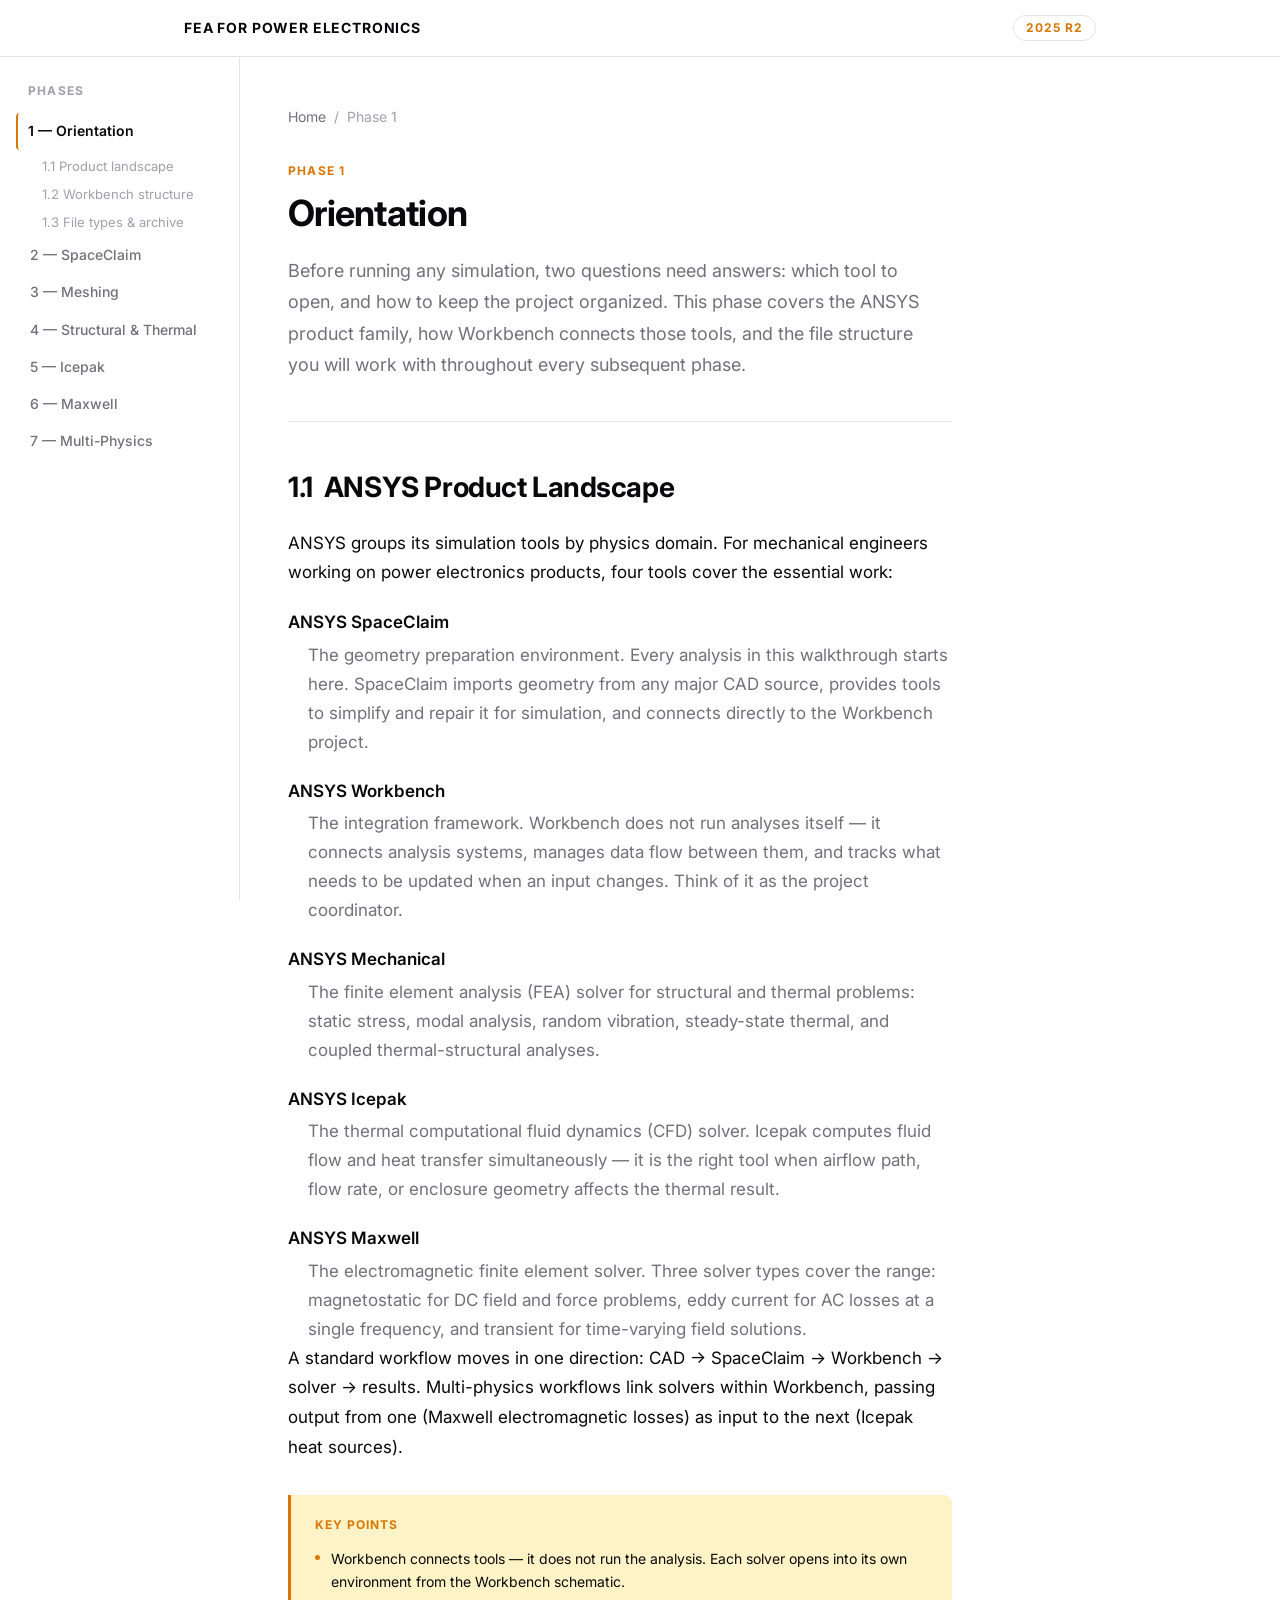
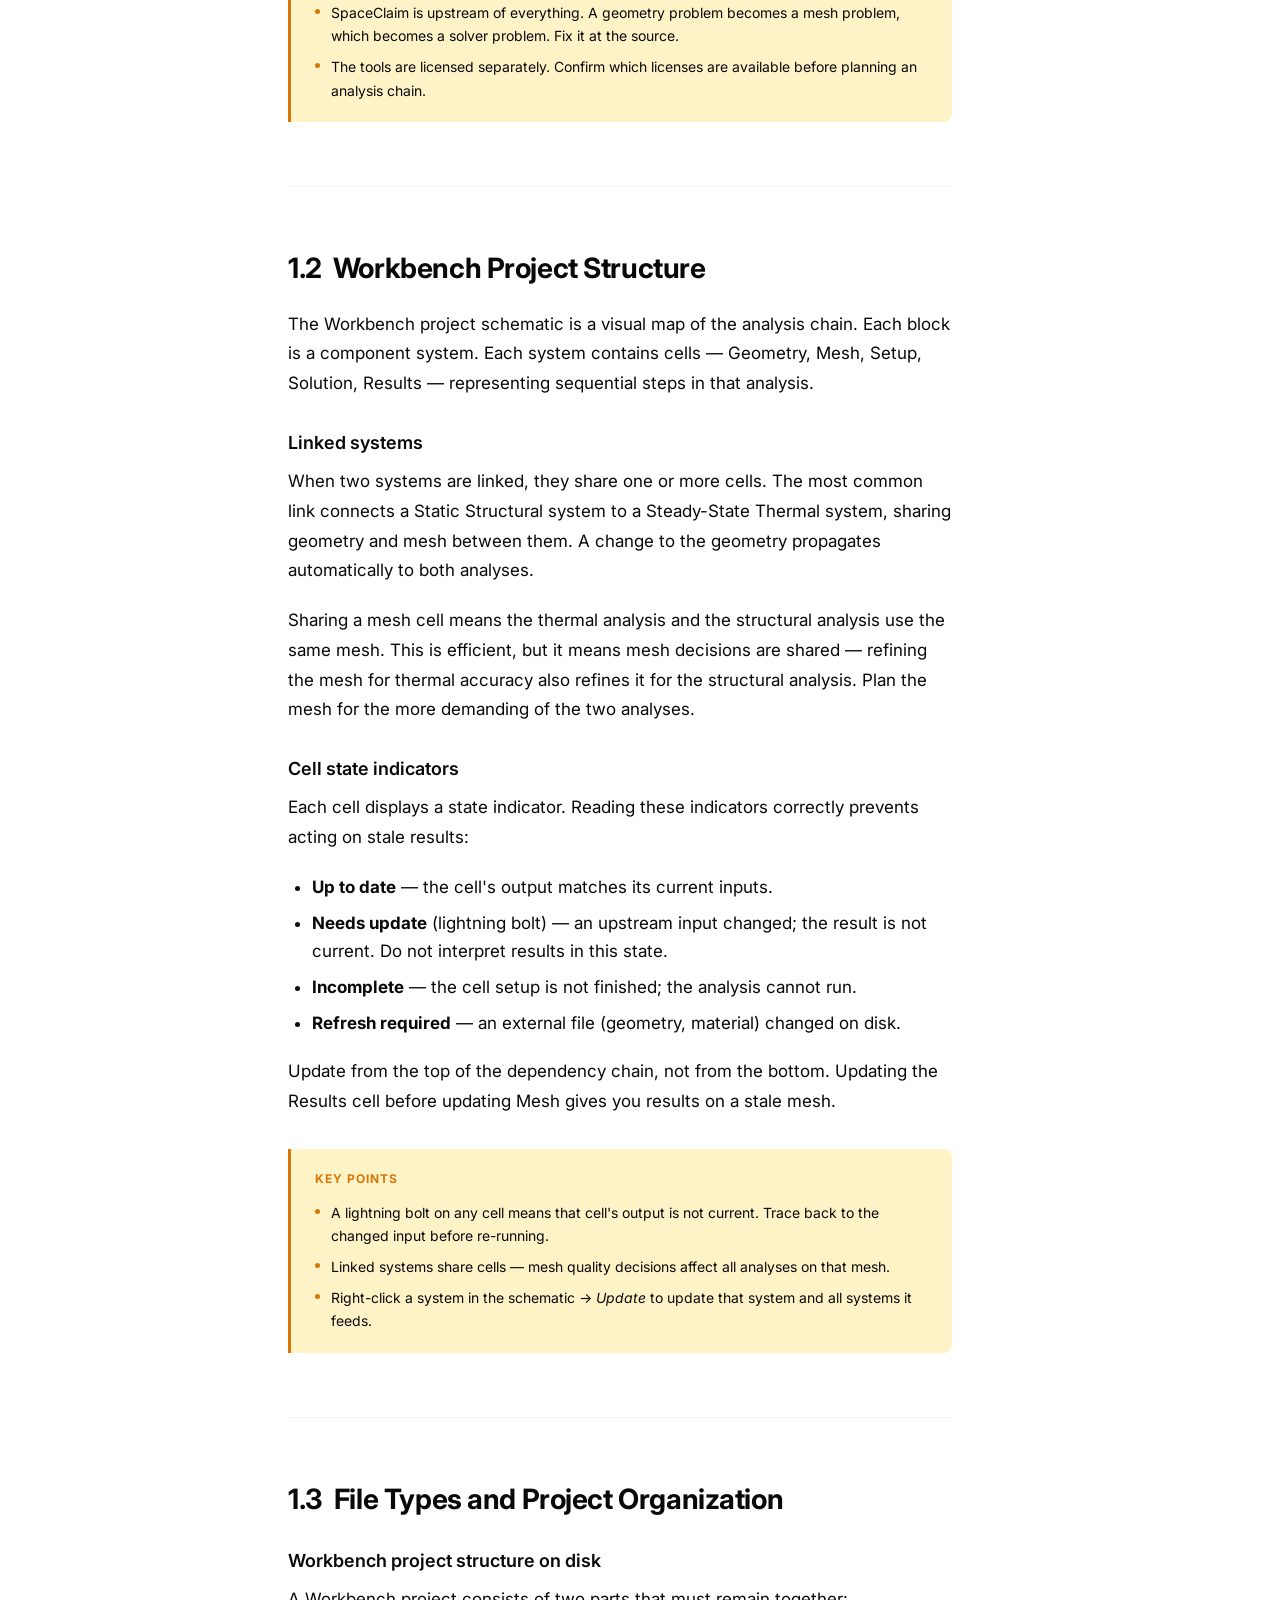
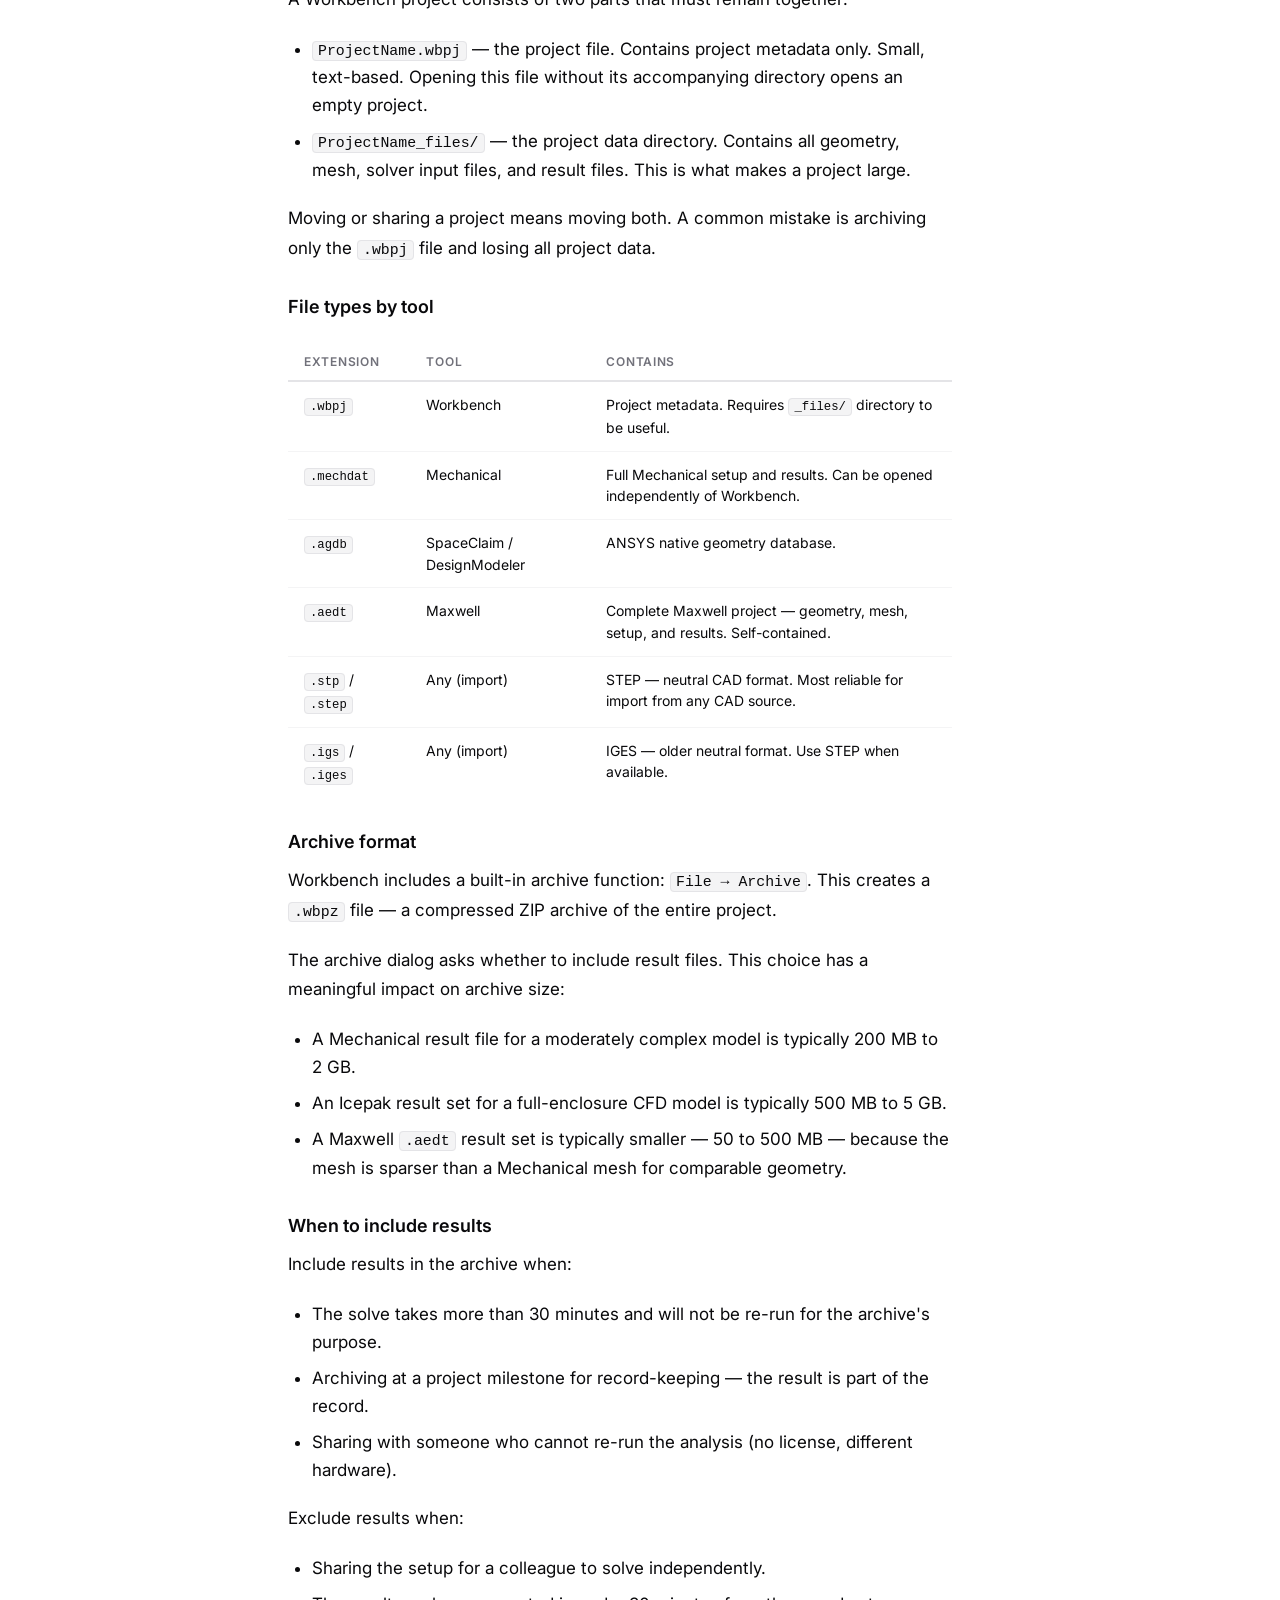
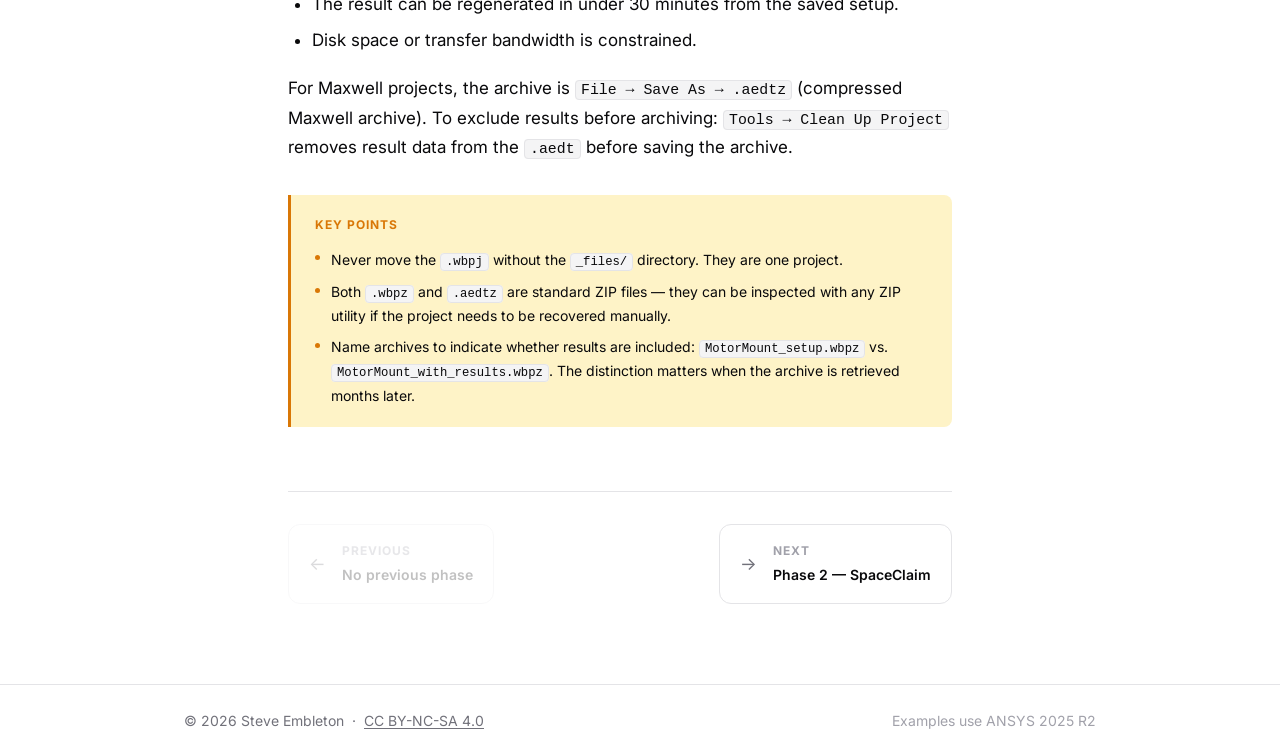
==== phase-1/index.html @ 68357db9 "feat(site): rebrand to FEA for Power Electronics, add guide+reference landing page, copyright CC BY-" ====
﻿<!DOCTYPE html>
<html lang="en">
<head>
  <meta charset="UTF-8">
  <meta name="viewport" content="width=device-width, initial-scale=1.0">
  <meta name="color-scheme" content="light dark">
  <meta name="description" content="ANSYS tool landscape, Workbench project structure, and file organization for power electronics simulation.">
  <link rel="canonical" href="https://stembl.github.io/ansys_pe_web/phase-1/">
  <title>Phase 1: Orientation — FEA for Power Electronics</title>
  <link rel="preconnect" href="https://fonts.googleapis.com">
  <link rel="preconnect" href="https://fonts.gstatic.com" crossorigin>
  <link href="https://fonts.googleapis.com/css2?family=Inter:wght@400;500;600;700&display=swap" rel="stylesheet">
  <link rel="stylesheet" href="../assets/css/style.css">
</head>
<body>

  <header class="site-header" role="banner">
    <div class="container">
      <a href="../" class="site-logo">FEA for Power Electronics</a>
      <span class="version-pill">2025 R2</span>
    </div>
  </header>

  <div class="page-wrap">

    <!-- Sidebar navigation -->
    <nav class="sidebar" aria-label="Course navigation">
      <span class="sidebar-label">Phases</span>
      <ol class="nav-phases">
        <li class="nav-phase is-active">
          <a href="../phase-1/">1 &mdash; Orientation</a>
          <ol class="nav-sub" aria-label="Topics in Phase 1">
            <li><a href="#product-landscape">1.1 Product landscape</a></li>
            <li><a href="#workbench-structure">1.2 Workbench structure</a></li>
            <li><a href="#file-types">1.3 File types &amp; archive</a></li>
          </ol>
        </li>
        <li class="nav-phase"><a href="../phase-2/">2 &mdash; SpaceClaim</a></li>
        <li class="nav-phase"><a href="../phase-3/">3 &mdash; Meshing</a></li>
        <li class="nav-phase"><a href="../phase-4/">4 &mdash; Structural &amp; Thermal</a></li>
        <li class="nav-phase"><a href="../phase-5/">5 &mdash; Icepak</a></li>
        <li class="nav-phase"><a href="../phase-6/">6 &mdash; Maxwell</a></li>
        <li class="nav-phase"><a href="../phase-7/">7 &mdash; Multi-Physics</a></li>
      </ol>
    </nav>

    <!-- Main content -->
    <main class="content-main" id="main-content">

      <nav class="breadcrumb" aria-label="Breadcrumb">
        <a href="../">Home</a>
        <span class="breadcrumb-sep" aria-hidden="true">/</span>
        <span aria-current="page">Phase 1</span>
      </nav>

      <header class="phase-header">
        <span class="phase-label">Phase 1</span>
        <h1>Orientation</h1>
        <p class="phase-intro">
          Before running any simulation, two questions need answers: which tool to open,
          and how to keep the project organized. This phase covers the ANSYS product family,
          how Workbench connects those tools, and the file structure you will work with throughout
          every subsequent phase.
        </p>
      </header>

      <!-- 1.1 Product Landscape -->
      <section class="topic" id="product-landscape">
        <h2>1.1 &nbsp;ANSYS Product Landscape</h2>

        <p>
          ANSYS groups its simulation tools by physics domain. For mechanical engineers working
          on power electronics products, four tools cover the essential work:
        </p>

        <dl>
          <dt>ANSYS SpaceClaim</dt>
          <dd>
            The geometry preparation environment. Every analysis in this walkthrough starts here.
            SpaceClaim imports geometry from any major CAD source, provides tools to simplify and
            repair it for simulation, and connects directly to the Workbench project.
          </dd>

          <dt>ANSYS Workbench</dt>
          <dd>
            The integration framework. Workbench does not run analyses itself — it connects analysis
            systems, manages data flow between them, and tracks what needs to be updated when an input
            changes. Think of it as the project coordinator.
          </dd>

          <dt>ANSYS Mechanical</dt>
          <dd>
            The finite element analysis (FEA) solver for structural and thermal problems: static
            stress, modal analysis, random vibration, steady-state thermal, and coupled thermal-structural
            analyses.
          </dd>

          <dt>ANSYS Icepak</dt>
          <dd>
            The thermal computational fluid dynamics (CFD) solver. Icepak computes fluid flow and heat
            transfer simultaneously — it is the right tool when airflow path, flow rate, or enclosure
            geometry affects the thermal result.
          </dd>

          <dt>ANSYS Maxwell</dt>
          <dd>
            The electromagnetic finite element solver. Three solver types cover the range: magnetostatic
            for DC field and force problems, eddy current for AC losses at a single frequency, and
            transient for time-varying field solutions.
          </dd>
        </dl>

        <p>
          A standard workflow moves in one direction: CAD &rarr; SpaceClaim &rarr; Workbench &rarr;
          solver &rarr; results. Multi-physics workflows link solvers within Workbench, passing output
          from one (Maxwell electromagnetic losses) as input to the next (Icepak heat sources).
        </p>

        <aside class="key-points" aria-label="Key points for 1.1">
          <span class="key-points-label">Key points</span>
          <ul>
            <li>Workbench connects tools — it does not run the analysis. Each solver opens into its
                own environment from the Workbench schematic.</li>
            <li>SpaceClaim is upstream of everything. A geometry problem becomes a mesh problem,
                which becomes a solver problem. Fix it at the source.</li>
            <li>The tools are licensed separately. Confirm which licenses are available before
                planning an analysis chain.</li>
          </ul>
        </aside>
      </section>

      <!-- 1.2 Workbench Structure -->
      <section class="topic" id="workbench-structure">
        <h2>1.2 &nbsp;Workbench Project Structure</h2>

        <p>
          The Workbench project schematic is a visual map of the analysis chain. Each block is a
          component system. Each system contains cells — Geometry, Mesh, Setup, Solution, Results —
          representing sequential steps in that analysis.
        </p>

        <h3>Linked systems</h3>
        <p>
          When two systems are linked, they share one or more cells. The most common link connects
          a Static Structural system to a Steady-State Thermal system, sharing geometry and mesh
          between them. A change to the geometry propagates automatically to both analyses.
        </p>
        <p>
          Sharing a mesh cell means the thermal analysis and the structural analysis use the same
          mesh. This is efficient, but it means mesh decisions are shared — refining the mesh for
          thermal accuracy also refines it for the structural analysis. Plan the mesh for the more
          demanding of the two analyses.
        </p>

        <h3>Cell state indicators</h3>
        <p>
          Each cell displays a state indicator. Reading these indicators correctly prevents acting
          on stale results:
        </p>
        <ul>
          <li><strong>Up to date</strong> — the cell's output matches its current inputs.</li>
          <li><strong>Needs update</strong> (lightning bolt) — an upstream input changed; the result
              is not current. Do not interpret results in this state.</li>
          <li><strong>Incomplete</strong> — the cell setup is not finished; the analysis cannot run.</li>
          <li><strong>Refresh required</strong> — an external file (geometry, material) changed on disk.</li>
        </ul>
        <p>
          Update from the top of the dependency chain, not from the bottom. Updating the Results
          cell before updating Mesh gives you results on a stale mesh.
        </p>

        <aside class="key-points" aria-label="Key points for 1.2">
          <span class="key-points-label">Key points</span>
          <ul>
            <li>A lightning bolt on any cell means that cell's output is not current. Trace back to
                the changed input before re-running.</li>
            <li>Linked systems share cells — mesh quality decisions affect all analyses on that mesh.</li>
            <li>Right-click a system in the schematic &rarr; <em>Update</em> to update that system
                and all systems it feeds.</li>
          </ul>
        </aside>
      </section>

      <!-- 1.3 File Types -->
      <section class="topic" id="file-types">
        <h2>1.3 &nbsp;File Types and Project Organization</h2>

        <h3>Workbench project structure on disk</h3>
        <p>
          A Workbench project consists of two parts that must remain together:
        </p>
        <ul>
          <li>
            <code>ProjectName.wbpj</code> — the project file. Contains project metadata only.
            Small, text-based. Opening this file without its accompanying directory opens an empty project.
          </li>
          <li>
            <code>ProjectName_files/</code> — the project data directory. Contains all geometry,
            mesh, solver input files, and result files. This is what makes a project large.
          </li>
        </ul>
        <p>
          Moving or sharing a project means moving both. A common mistake is archiving only the
          <code>.wbpj</code> file and losing all project data.
        </p>

        <h3>File types by tool</h3>
        <table class="data-table" aria-label="ANSYS file types by tool">
          <thead>
            <tr>
              <th scope="col">Extension</th>
              <th scope="col">Tool</th>
              <th scope="col">Contains</th>
            </tr>
          </thead>
          <tbody>
            <tr>
              <td><code>.wbpj</code></td>
              <td>Workbench</td>
              <td>Project metadata. Requires <code>_files/</code> directory to be useful.</td>
            </tr>
            <tr>
              <td><code>.mechdat</code></td>
              <td>Mechanical</td>
              <td>Full Mechanical setup and results. Can be opened independently of Workbench.</td>
            </tr>
            <tr>
              <td><code>.agdb</code></td>
              <td>SpaceClaim / DesignModeler</td>
              <td>ANSYS native geometry database.</td>
            </tr>
            <tr>
              <td><code>.aedt</code></td>
              <td>Maxwell</td>
              <td>Complete Maxwell project — geometry, mesh, setup, and results. Self-contained.</td>
            </tr>
            <tr>
              <td><code>.stp</code> / <code>.step</code></td>
              <td>Any (import)</td>
              <td>STEP — neutral CAD format. Most reliable for import from any CAD source.</td>
            </tr>
            <tr>
              <td><code>.igs</code> / <code>.iges</code></td>
              <td>Any (import)</td>
              <td>IGES — older neutral format. Use STEP when available.</td>
            </tr>
          </tbody>
        </table>

        <h3>Archive format</h3>
        <p>
          Workbench includes a built-in archive function: <code>File &rarr; Archive</code>.
          This creates a <code>.wbpz</code> file — a compressed ZIP archive of the entire project.
        </p>
        <p>
          The archive dialog asks whether to include result files. This choice has a meaningful
          impact on archive size:
        </p>
        <ul>
          <li>
            A Mechanical result file for a moderately complex model is typically
            200 MB to 2 GB.
          </li>
          <li>
            An Icepak result set for a full-enclosure CFD model is typically 500 MB to 5 GB.
          </li>
          <li>
            A Maxwell <code>.aedt</code> result set is typically smaller — 50 to 500 MB —
            because the mesh is sparser than a Mechanical mesh for comparable geometry.
          </li>
        </ul>

        <h3>When to include results</h3>
        <p>
          Include results in the archive when:
        </p>
        <ul>
          <li>The solve takes more than 30 minutes and will not be re-run for the archive's purpose.</li>
          <li>Archiving at a project milestone for record-keeping — the result is part of the record.</li>
          <li>Sharing with someone who cannot re-run the analysis (no license, different hardware).</li>
        </ul>
        <p>
          Exclude results when:
        </p>
        <ul>
          <li>Sharing the setup for a colleague to solve independently.</li>
          <li>The result can be regenerated in under 30 minutes from the saved setup.</li>
          <li>Disk space or transfer bandwidth is constrained.</li>
        </ul>

        <p>
          For Maxwell projects, the archive is <code>File &rarr; Save As &rarr; .aedtz</code>
          (compressed Maxwell archive). To exclude results before archiving:
          <code>Tools &rarr; Clean Up Project</code> removes result data from the <code>.aedt</code>
          before saving the archive.
        </p>

        <aside class="key-points" aria-label="Key points for 1.3">
          <span class="key-points-label">Key points</span>
          <ul>
            <li>Never move the <code>.wbpj</code> without the <code>_files/</code> directory.
                They are one project.</li>
            <li>Both <code>.wbpz</code> and <code>.aedtz</code> are standard ZIP files —
                they can be inspected with any ZIP utility if the project needs to be recovered
                manually.</li>
            <li>Name archives to indicate whether results are included:
                <code>MotorMount_setup.wbpz</code> vs. <code>MotorMount_with_results.wbpz</code>.
                The distinction matters when the archive is retrieved months later.</li>
          </ul>
        </aside>
      </section>

      <!-- References -->

      <!-- Phase navigation -->
      <nav class="phase-nav" aria-label="Phase navigation">
        <a class="phase-nav-btn is-prev is-disabled" aria-disabled="true">
          <span class="nav-arrow" aria-hidden="true">&larr;</span>
          <span class="nav-label">
            <span class="nav-direction">Previous</span>
            <span class="nav-title">No previous phase</span>
          </span>
        </a>
        <a href="../phase-2/" class="phase-nav-btn is-next">
          <span class="nav-label">
            <span class="nav-direction">Next</span>
            <span class="nav-title">Phase 2 &mdash; SpaceClaim</span>
          </span>
          <span class="nav-arrow" aria-hidden="true">&rarr;</span>
        </a>
      </nav>

    </main>
  </div>

  <footer class="site-footer" role="contentinfo">
    <div class="container">
      <span class="footer-license">&copy; 2026 Steve Embleton &nbsp;&middot;&nbsp; <a href="https://creativecommons.org/licenses/by-nc-sa/4.0/" rel="noopener">CC BY-NC-SA 4.0</a></span><span class="footer-note">Examples use ANSYS 2025 R2</span>
    </div>
  </footer>

</body>
</html>
---- assets/css/style.css ----
/* ==========================================================================
   FEA for Power Electronics
   ansys_pe_web | ANSYS 2025 R2
   Design: unified surface — DEC-003
   ========================================================================== */

@import url('https://fonts.googleapis.com/css2?family=Inter:wght@400;500;600;700&display=swap');

/* --------------------------------------------------------------------------
   Custom properties — light mode
   -------------------------------------------------------------------------- */
:root {
  color-scheme: light dark;

  /* Single surface — sidebar and content share this */
  --c-bg:           #FFFFFF;
  --c-surface:      #FFFFFF;

  --c-border:       #E4E4E7;   /* zinc-200 */
  --c-border-light: #F4F4F5;   /* zinc-100 */

  --c-text:         #09090B;   /* zinc-950 — primary text, headings, body */
  --c-text-muted:   #71717A;   /* zinc-500 — nav labels, captions */
  --c-text-subtle:  #A1A1AA;   /* zinc-400 — unavailable phases, placeholders */

  --c-primary:      #09090B;   /* same as text — header uses this */
  --c-accent:       #D97706;   /* amber-600 */
  --c-accent-hover: #B45309;   /* amber-700 */
  --c-accent-dim:   #FEF3C7;   /* amber-100 — callout bg only */

  --font:      'Inter', system-ui, -apple-system, sans-serif;
  --font-mono: 'Cascadia Code', 'Fira Code', 'Consolas', monospace;

  --t-xs:   0.75rem;
  --t-sm:   0.875rem;
  --t-base: 1.0625rem;
  --t-lg:   1.125rem;
  --t-xl:   1.375rem;
  --t-2xl:  1.75rem;
  --t-3xl:  2.25rem;
  --t-4xl:  3rem;

  --s-1:  0.25rem;  --s-2:  0.5rem;   --s-3:  0.75rem;
  --s-4:  1rem;     --s-5:  1.25rem;  --s-6:  1.5rem;
  --s-8:  2rem;     --s-10: 2.5rem;   --s-12: 3rem;
  --s-16: 4rem;     --s-20: 5rem;     --s-24: 6rem;

  --max-w:    960px;
  --r-sm:     4px;  --r: 8px;  --r-lg: 12px;  --r-xl: 16px;

  --shadow-sm: 0 1px 3px rgba(0,0,0,.06), 0 0 0 1px var(--c-border);
  --shadow-md: 0 4px 12px rgba(0,0,0,.08), 0 0 0 1px var(--c-border);
  --shadow-lg: 0 8px 24px rgba(0,0,0,.10), 0 0 0 1px #D4D4D8;

  --header-h: 57px;
  --sidebar-w: 240px;
}

/* --------------------------------------------------------------------------
   Dark mode — designed independently, not derived from light mode
   -------------------------------------------------------------------------- */
@media (prefers-color-scheme: dark) {
  :root {
    /* Single surface — same dark bg everywhere */
    --c-bg:           #09090B;   /* zinc-950 */
    --c-surface:      #09090B;   /* same — no second surface */

    --c-border:       #27272A;   /* zinc-800 */
    --c-border-light: #18181B;   /* zinc-900 */

    --c-text:         #FAFAFA;   /* zinc-50 — bright, readable */
    --c-text-muted:   #A1A1AA;   /* zinc-400 — nav, secondary */
    --c-text-subtle:  #52525B;   /* zinc-600 — unavailable, placeholder */

    --c-primary:      #09090B;
    --c-accent:       #F59E0B;   /* amber-400 — readable on dark */
    --c-accent-hover: #D97706;   /* amber-500 */
    --c-accent-dim:   rgba(245,158,11,0.08);

    --shadow-sm: 0 1px 3px rgba(0,0,0,.4), 0 0 0 1px var(--c-border);
    --shadow-md: 0 4px 12px rgba(0,0,0,.5), 0 0 0 1px var(--c-border);
    --shadow-lg: 0 8px 24px rgba(0,0,0,.6), 0 0 0 1px var(--c-border);
  }
}

/* --------------------------------------------------------------------------
   Reset
   -------------------------------------------------------------------------- */
*, *::before, *::after { box-sizing: border-box; margin: 0; padding: 0; }

html { font-size: 16px; -webkit-text-size-adjust: 100%; }

body {
  font-family: var(--font);
  font-size: var(--t-base);
  line-height: 1.7;
  color: var(--c-text);
  background: var(--c-bg);
  -webkit-font-smoothing: antialiased;
  min-height: 100vh;
  display: flex;
  flex-direction: column;
}

img { display: block; max-width: 100%; height: auto; }
a { color: var(--c-accent); text-decoration-thickness: 1px; text-underline-offset: 3px; }
a:hover { color: var(--c-accent-hover); }

/* --------------------------------------------------------------------------
   Shared layout
   -------------------------------------------------------------------------- */
.container {
  width: 100%;
  max-width: var(--max-w);
  margin-inline: auto;
  padding-inline: var(--s-6);
}

/* --------------------------------------------------------------------------
   Header — unified surface, border-only separation
   -------------------------------------------------------------------------- */
.site-header {
  position: sticky;
  top: 0;
  z-index: 100;
  height: var(--header-h);
  background: var(--c-bg);
  border-bottom: 1px solid var(--c-border);
}

.site-header .container {
  display: flex;
  align-items: center;
  justify-content: space-between;
  height: 100%;
}

.site-logo {
  font-size: var(--t-sm);
  font-weight: 700;
  letter-spacing: 0.06em;
  text-transform: uppercase;
  color: var(--c-text);
  text-decoration: none;
}
.site-logo:hover { color: var(--c-accent); }

.version-pill {
  font-size: var(--t-xs);
  font-weight: 700;
  letter-spacing: 0.08em;
  text-transform: uppercase;
  color: var(--c-accent);
  border: 1px solid var(--c-border);
  border-radius: 999px;
  padding: 2px var(--s-3);
}

/* --------------------------------------------------------------------------
   Hero — landing page
   Unified surface: no background-color override, just generous padding + border
   -------------------------------------------------------------------------- */
.hero {
  padding-block: var(--s-20) var(--s-16);
  border-bottom: 1px solid var(--c-border);
}

.hero h1 {
  font-size: clamp(var(--t-3xl), 5.5vw, var(--t-4xl));
  font-weight: 700;
  line-height: 1.1;
  letter-spacing: -0.03em;
  color: var(--c-text);
  margin-bottom: var(--s-5);
  max-width: 18ch;
}

.hero-description {
  font-size: var(--t-lg);
  line-height: 1.75;
  color: var(--c-text-muted);
  max-width: 58ch;
}

/* --------------------------------------------------------------------------
   Landing page: curriculum grid
   -------------------------------------------------------------------------- */
main { flex: 1; padding-block: var(--s-16); }

.sect-header { margin-bottom: var(--s-10); }

.sect-label {
  font-size: var(--t-xs);
  font-weight: 700;
  letter-spacing: 0.1em;
  text-transform: uppercase;
  color: var(--c-accent);
  display: block;
  margin-bottom: var(--s-3);
}

.sect-header h2 {
  font-size: var(--t-2xl);
  font-weight: 700;
  letter-spacing: -0.02em;
  color: var(--c-text);
  margin-bottom: var(--s-3);
  line-height: 1.2;
}

.sect-header p {
  font-size: var(--t-base);
  color: var(--c-text-muted);
  max-width: 60ch;
  line-height: 1.7;
}

.curriculum-grid {
  list-style: none;
  display: grid;
  gap: var(--s-4);
}

.curriculum-card {
  border: 1px solid var(--c-border);
  border-radius: var(--r-xl);
  padding: var(--s-6) var(--s-8);
  display: flex;
  flex-direction: column;
  gap: var(--s-2);
  transition: border-color 0.15s;
}

.curriculum-card:has(.card-cta):hover {
  border-color: var(--c-text-muted);
}

.card-section-label {
  font-size: var(--t-xs);
  font-weight: 700;
  letter-spacing: 0.1em;
  text-transform: uppercase;
  color: var(--c-text-subtle);
}

.curriculum-card h3 {
  font-size: var(--t-xl);
  font-weight: 700;
  letter-spacing: -0.01em;
  color: var(--c-text);
  line-height: 1.3;
}

.curriculum-card p {
  font-size: var(--t-sm);
  color: var(--c-text-muted);
  line-height: 1.7;
  flex: 1;
  margin-top: var(--s-1);
}

.card-tags {
  list-style: none;
  display: flex;
  flex-wrap: wrap;
  gap: var(--s-2);
  margin-top: var(--s-2);
}

.tag {
  font-size: var(--t-xs);
  font-weight: 500;
  color: var(--c-text-subtle);
  border: 1px solid var(--c-border);
  border-radius: var(--r-sm);
  padding: 2px var(--s-3);
}

.card-cta {
  display: inline-flex;
  align-items: center;
  gap: var(--s-2);
  margin-top: var(--s-3);
  font-size: var(--t-sm);
  font-weight: 600;
  color: var(--c-accent);
  text-decoration: none;
  padding-top: var(--s-3);
  border-top: 1px solid var(--c-border-light);
}
.card-cta:hover { color: var(--c-accent-hover); }

/* --------------------------------------------------------------------------
   Content page layout
   -------------------------------------------------------------------------- */
.page-wrap {
  display: flex;
  flex: 1;
  min-height: 0;
}

/* --------------------------------------------------------------------------
   Sidebar — unified surface, border-only separation
   -------------------------------------------------------------------------- */
.sidebar {
  width: var(--sidebar-w);
  flex-shrink: 0;
  background: var(--c-bg);        /* same as page — no separate surface */
  border-right: 1px solid var(--c-border);
  position: sticky;
  top: var(--header-h);
  height: calc(100vh - var(--header-h));
  overflow-y: auto;
  padding: var(--s-6) var(--s-4);
}

.sidebar-label {
  font-size: var(--t-xs);
  font-weight: 700;
  letter-spacing: 0.1em;
  text-transform: uppercase;
  color: var(--c-text-subtle);
  padding: 0 var(--s-3);
  margin-bottom: var(--s-3);
  display: block;
}

.nav-phases {
  list-style: none;
  display: flex;
  flex-direction: column;
  gap: 1px;
}

.nav-phase > a,
.nav-phase > span {
  display: block;
  padding: var(--s-2) var(--s-3);
  border-radius: var(--r-sm);
  font-size: var(--t-sm);
  font-weight: 500;
  color: var(--c-text-muted);
  text-decoration: none;
  line-height: 1.45;
  border-left: 2px solid transparent;
  transition: color 0.12s;
}

.nav-phase > a:hover { color: var(--c-text); }

.nav-phase.is-active > a {
  border-left-color: var(--c-accent);
  color: var(--c-text);
  font-weight: 600;
  padding-left: calc(var(--s-3) - 2px);
}

.nav-phase > span {
  color: var(--c-text-subtle);
  cursor: default;
  font-style: italic;
}

.nav-sub {
  list-style: none;
  display: flex;
  flex-direction: column;
  margin-top: 2px;
  margin-left: calc(var(--s-3) + 6px);
}

.nav-sub a {
  display: block;
  padding: 3px var(--s-2);
  font-size: 0.8125rem;
  color: var(--c-text-subtle);
  text-decoration: none;
  border-radius: var(--r-sm);
  transition: color 0.12s;
}
.nav-sub a:hover { color: var(--c-text-muted); }

/* --------------------------------------------------------------------------
   Content main
   -------------------------------------------------------------------------- */
.content-main {
  flex: 1;
  min-width: 0;
  padding: var(--s-12) var(--s-12) var(--s-20);
  max-width: 760px;
}

.breadcrumb {
  display: flex;
  align-items: center;
  gap: var(--s-2);
  font-size: var(--t-sm);
  color: var(--c-text-subtle);
  margin-bottom: var(--s-8);
}

.breadcrumb a { color: var(--c-text-muted); text-decoration: none; }
.breadcrumb a:hover { color: var(--c-text); }
.breadcrumb-sep { color: var(--c-text-subtle); }

/* --------------------------------------------------------------------------
   Phase header
   -------------------------------------------------------------------------- */
.phase-header {
  margin-bottom: var(--s-12);
  padding-bottom: var(--s-10);
  border-bottom: 1px solid var(--c-border);
}

.phase-label {
  font-size: var(--t-xs);
  font-weight: 700;
  letter-spacing: 0.1em;
  text-transform: uppercase;
  color: var(--c-accent);
  display: block;
  margin-bottom: var(--s-3);
}

.phase-header h1 {
  font-size: var(--t-3xl);
  font-weight: 700;
  letter-spacing: -0.02em;
  color: var(--c-text);
  margin-bottom: var(--s-5);
  line-height: 1.15;
}

.phase-intro {
  font-size: var(--t-lg);
  color: var(--c-text-muted);
  line-height: 1.75;
  max-width: 60ch;
}

/* --------------------------------------------------------------------------
   Topic sections
   -------------------------------------------------------------------------- */
.topic {
  margin-bottom: var(--s-16);
  scroll-margin-top: calc(var(--header-h) + var(--s-6));
}

.topic + .topic {
  padding-top: var(--s-16);
  border-top: 1px solid var(--c-border-light);
}

.topic h2 {
  font-size: var(--t-2xl);
  font-weight: 700;
  letter-spacing: -0.015em;
  color: var(--c-text);
  margin-bottom: var(--s-6);
  line-height: 1.25;
}

.topic h3 {
  font-size: var(--t-lg);
  font-weight: 600;
  color: var(--c-text);
  margin-top: var(--s-8);
  margin-bottom: var(--s-3);
  line-height: 1.35;
}

.topic p {
  margin-bottom: var(--s-5);
  line-height: 1.75;
  color: var(--c-text);
}

.topic p:last-child { margin-bottom: 0; }

.topic ul, .topic ol {
  margin: var(--s-3) 0 var(--s-5) var(--s-6);
  display: flex;
  flex-direction: column;
  gap: var(--s-2);
}

.topic li { line-height: 1.65; color: var(--c-text); }

/* Definition list */
dl { margin-top: var(--s-4); }
dt {
  font-weight: 600;
  color: var(--c-text);
  margin-top: var(--s-5);
  margin-bottom: var(--s-1);
}
dt:first-child { margin-top: 0; }
dd {
  margin-left: var(--s-5);
  color: var(--c-text-muted);
  line-height: 1.7;
}

/* Inline code */
code {
  font-family: var(--font-mono);
  font-size: 0.875em;
  background: var(--c-border-light);
  border: 1px solid var(--c-border);
  border-radius: var(--r-sm);
  padding: 1px 5px;
  color: var(--c-text);
}

/* Inline images — border for light mode visibility */
.topic img {
  border: 1px solid var(--c-border);
  border-radius: var(--r);
  margin-block: var(--s-5);
}

/* Table */
.data-table {
  width: 100%;
  border-collapse: collapse;
  font-size: var(--t-sm);
  margin-block: var(--s-6);
}

.data-table th {
  text-align: left;
  font-weight: 600;
  color: var(--c-text-muted);
  font-size: var(--t-xs);
  letter-spacing: 0.06em;
  text-transform: uppercase;
  padding: var(--s-2) var(--s-4);
  border-bottom: 2px solid var(--c-border);
}

.data-table td {
  padding: var(--s-3) var(--s-4);
  border-bottom: 1px solid var(--c-border-light);
  vertical-align: top;
  line-height: 1.55;
  color: var(--c-text);
}

.data-table tr:last-child td { border-bottom: none; }

/* Key points callout */
.key-points {
  background: var(--c-accent-dim);
  border-left: 3px solid var(--c-accent);
  border-radius: 0 var(--r) var(--r) 0;
  padding: var(--s-5) var(--s-6);
  margin-top: var(--s-8);
}

.key-points-label {
  font-size: var(--t-xs);
  font-weight: 700;
  letter-spacing: 0.08em;
  text-transform: uppercase;
  color: var(--c-accent);
  display: block;
  margin-bottom: var(--s-3);
}

.key-points ul {
  list-style: none;
  margin: 0;
  padding: 0;
  display: flex;
  flex-direction: column;
  gap: var(--s-2);
}

.key-points li {
  font-size: var(--t-sm);
  color: var(--c-text);
  line-height: 1.65;
  padding-left: var(--s-4);
  position: relative;
}

.key-points li::before {
  content: '';
  position: absolute;
  left: 0;
  top: 0.55em;
  width: 5px;
  height: 5px;
  border-radius: 50%;
  background: var(--c-accent);
}

/* Citations */
sup.cite {
  font-size: 0.7em;
  color: var(--c-accent);
  font-weight: 600;
}

.references {
  margin-top: var(--s-16);
  padding-top: var(--s-8);
  border-top: 1px solid var(--c-border);
}

.references h2 {
  font-size: var(--t-xs);
  font-weight: 700;
  letter-spacing: 0.08em;
  text-transform: uppercase;
  color: var(--c-text-muted);
  margin-bottom: var(--s-5);
}

.references ol {
  margin: 0;
  padding-left: var(--s-5);
  display: flex;
  flex-direction: column;
  gap: var(--s-3);
}

.references li {
  font-size: var(--t-sm);
  color: var(--c-text-muted);
  line-height: 1.6;
}

/* --------------------------------------------------------------------------
   Phase navigation arrows
   -------------------------------------------------------------------------- */
.phase-nav {
  display: flex;
  align-items: stretch;
  justify-content: space-between;
  gap: var(--s-4);
  margin-top: var(--s-16);
  padding-top: var(--s-8);
  border-top: 1px solid var(--c-border);
}

.phase-nav-btn {
  display: flex;
  align-items: center;
  gap: var(--s-4);
  padding: var(--s-4) var(--s-5);
  border: 1px solid var(--c-border);
  border-radius: var(--r-lg);
  text-decoration: none;
  color: var(--c-text);
  transition: border-color 0.15s;
  min-width: 200px;
}

.phase-nav-btn:hover {
  border-color: var(--c-text-muted);
  color: var(--c-text);
}

.phase-nav-btn.is-prev { flex-direction: row; }
.phase-nav-btn.is-next { flex-direction: row-reverse; margin-left: auto; }
.phase-nav-btn.is-disabled { opacity: 0.25; pointer-events: none; }

.nav-arrow { font-size: 1.1rem; color: var(--c-text-muted); line-height: 1; }
.nav-label { display: flex; flex-direction: column; gap: 2px; }
.nav-direction {
  font-size: var(--t-xs);
  font-weight: 700;
  letter-spacing: 0.08em;
  text-transform: uppercase;
  color: var(--c-text-subtle);
}
.nav-title { font-size: var(--t-sm); font-weight: 600; color: var(--c-text); }

/* --------------------------------------------------------------------------
   Hero — two-column layout (landing page)
   -------------------------------------------------------------------------- */
.hero-layout {
  display: grid;
  grid-template-columns: 1fr 1fr;
  gap: var(--s-16);
  align-items: start;
}

.hero-narrative p + p { margin-top: var(--s-4); }

.hero-audience {
  font-size: var(--t-base);
  color: var(--c-text-subtle);
  line-height: 1.7;
  padding-top: var(--s-4);
  border-top: 1px solid var(--c-border-light);
  margin-top: var(--s-5);
}

/* Quick-access panel */
.hero-quickaccess {
  padding: var(--s-6);
  border: 1px solid var(--c-border);
  border-radius: var(--r-xl);
  align-self: start;
}

.quickaccess-label {
  font-size: var(--t-xs);
  font-weight: 700;
  letter-spacing: 0.1em;
  text-transform: uppercase;
  color: var(--c-text-muted);
  display: block;
  margin-bottom: var(--s-4);
}

.quickaccess-grid {
  list-style: none;
  display: grid;
  grid-template-columns: 1fr 1fr;
  gap: var(--s-2);
}

.quickaccess-grid a {
  display: block;
  padding: var(--s-3) var(--s-4);
  background: var(--c-border-light);
  border: 1px solid var(--c-border);
  border-radius: var(--r);
  font-size: var(--t-sm);
  font-weight: 500;
  color: var(--c-text);
  text-decoration: none;
  transition: border-color 0.12s, background 0.12s;
  line-height: 1.4;
}

.quickaccess-grid a:hover {
  border-color: var(--c-accent);
  background: var(--c-accent-dim);
  color: var(--c-accent-hover);
}

/* Phase cards — prerequisite note */
.card-prereq {
  font-size: var(--t-xs);
  color: var(--c-text-subtle);
  margin-top: auto;
  padding-top: var(--s-3);
}

/* --------------------------------------------------------------------------
   Collapsible examples
   -------------------------------------------------------------------------- */
.example-block {
  margin-top: var(--s-8);
  border: 1px solid var(--c-border);
  border-radius: var(--r-lg);
  overflow: hidden;
}

.example-block summary {
  display: flex;
  align-items: center;
  gap: var(--s-3);
  padding: var(--s-4) var(--s-6);
  cursor: pointer;
  font-size: var(--t-sm);
  font-weight: 600;
  color: var(--c-text-muted);
  background: var(--c-border-light);
  list-style: none;
  user-select: none;
  transition: background 0.12s;
}

.example-block summary::-webkit-details-marker { display: none; }

.example-block summary::before {
  content: '▶';
  font-size: 0.65em;
  color: var(--c-accent);
  transition: transform 0.15s;
  flex-shrink: 0;
}

details[open] > .example-block summary::before,
.example-block[open] > summary::before {
  transform: rotate(90deg);
}

details[open] > summary.example-block,
details > .example-block summary {
  /* handled by parent details element */
}

details > summary.example-summary {
  display: flex;
  align-items: center;
  gap: var(--s-3);
  padding: var(--s-4) var(--s-6);
  cursor: pointer;
  font-size: var(--t-sm);
  font-weight: 600;
  color: var(--c-text-muted);
  background: var(--c-border-light);
  list-style: none;
  user-select: none;
  border: 1px solid var(--c-border);
  border-radius: var(--r-lg);
  margin-top: var(--s-8);
  transition: background 0.12s, border-color 0.12s;
}

details > summary.example-summary::-webkit-details-marker { display: none; }

details > summary.example-summary::before {
  content: '▶';
  font-size: 0.65em;
  color: var(--c-accent);
  transition: transform 0.15s;
  flex-shrink: 0;
}

details[open] > summary.example-summary::before {
  transform: rotate(90deg);
}

details > summary.example-summary:hover {
  border-color: var(--c-text-muted);
  background: var(--c-bg);
}

.example-content {
  padding: var(--s-6);
  border: 1px solid var(--c-border);
  border-top: none;
  border-radius: 0 0 var(--r-lg) var(--r-lg);
}

.example-content p { margin-bottom: var(--s-4); line-height: 1.75; color: var(--c-text); }
.example-content ol, .example-content ul {
  margin: var(--s-3) 0 var(--s-5) var(--s-6);
  display: flex;
  flex-direction: column;
  gap: var(--s-2);
}
.example-content li { line-height: 1.65; color: var(--c-text); }

/* --------------------------------------------------------------------------
   Footer
   -------------------------------------------------------------------------- */
.site-footer {
  background: var(--c-bg);
  border-top: 1px solid var(--c-border);
  color: var(--c-text-muted);
  font-size: var(--t-sm);
  padding-block: var(--s-6);
}

.site-footer .container {
  display: flex;
  flex-wrap: wrap;
  align-items: center;
  justify-content: space-between;
  gap: var(--s-3);
}

.footer-license { color: var(--c-text-muted); }
.footer-license a { color: var(--c-text-muted); text-underline-offset: 2px; }
.footer-license a:hover { color: var(--c-accent); }
.footer-note { color: var(--c-text-subtle); }

/* --------------------------------------------------------------------------
   Responsive
   -------------------------------------------------------------------------- */
@media (min-width: 600px) {
  .curriculum-grid { grid-template-columns: 1fr 1fr; }
}

@media (max-width: 780px) {
  .hero-layout { grid-template-columns: 1fr; gap: var(--s-8); }
  .quickaccess-grid { grid-template-columns: 1fr 1fr; }
}

@media (max-width: 860px) {
  .sidebar { display: none; }
  .content-main { padding: var(--s-8) var(--s-5) var(--s-12); }
  .phase-nav { flex-direction: column; }
  .phase-nav-btn { min-width: unset; }
}
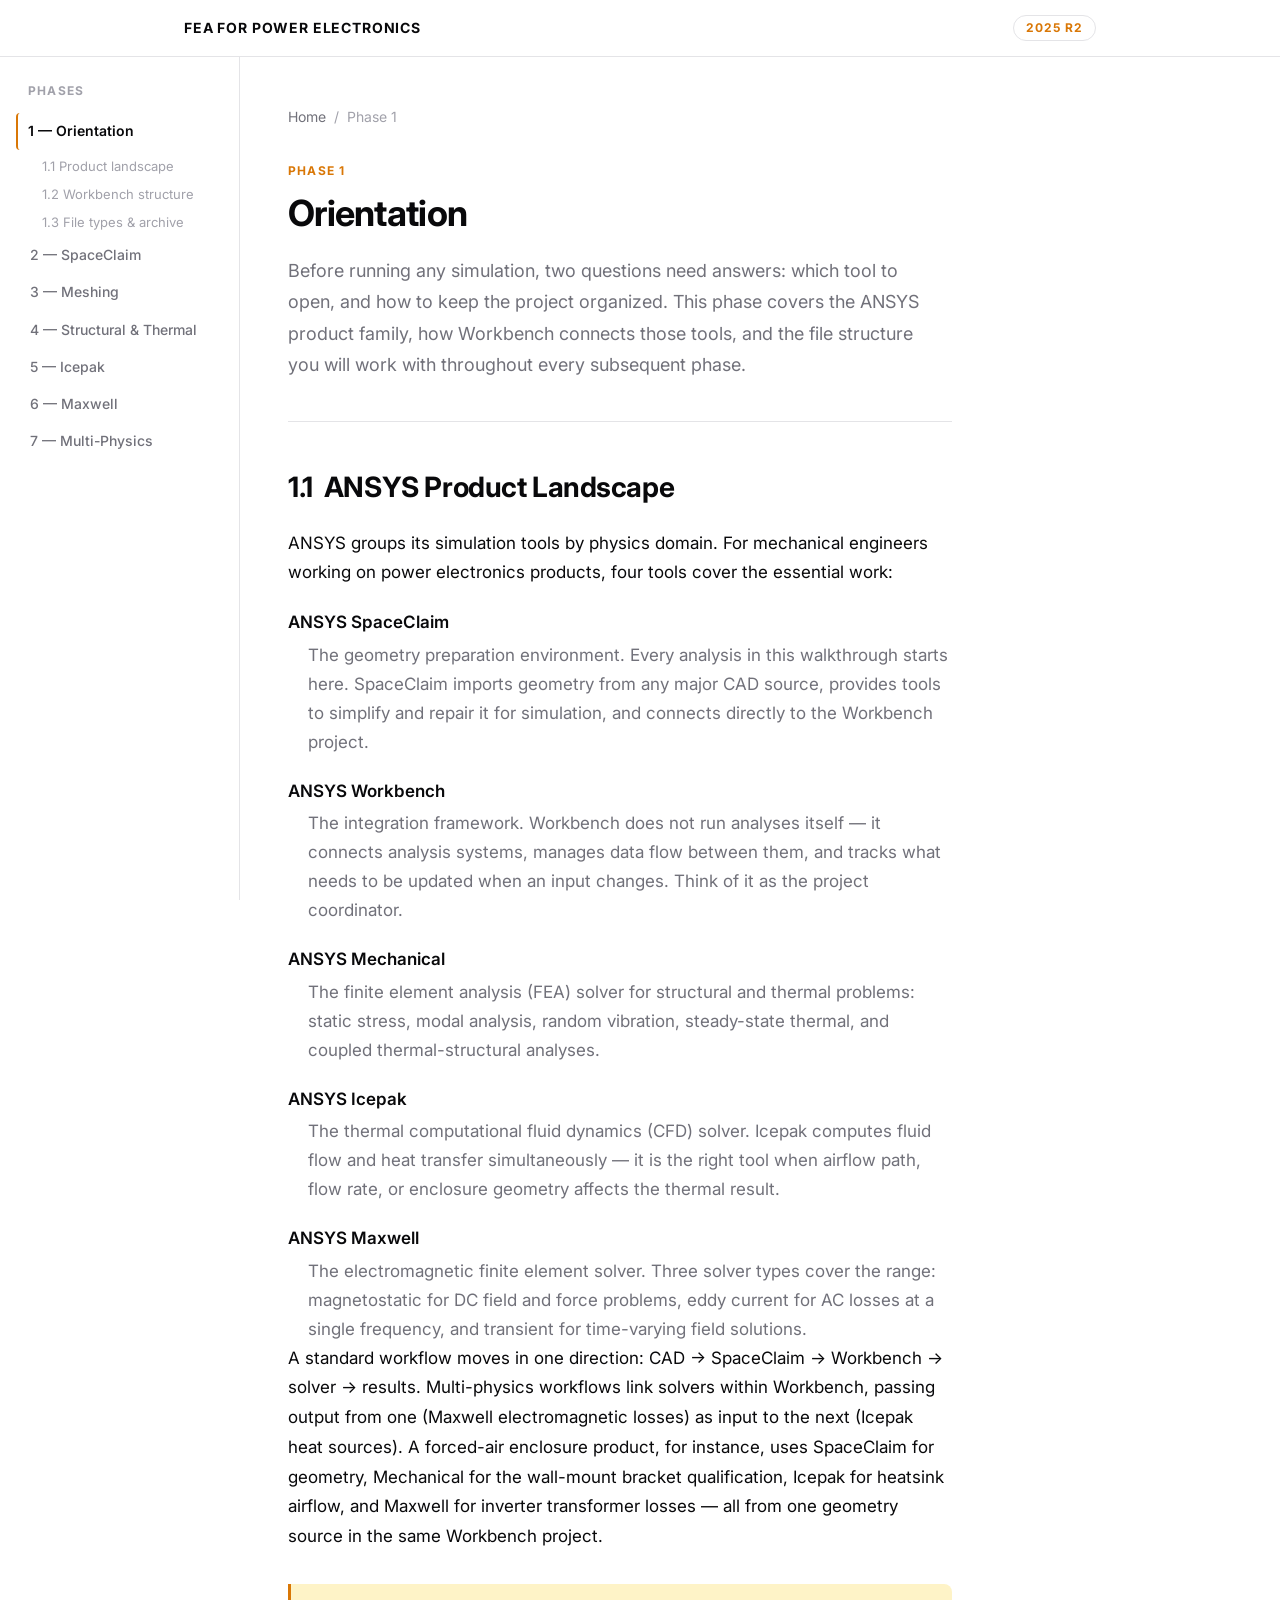
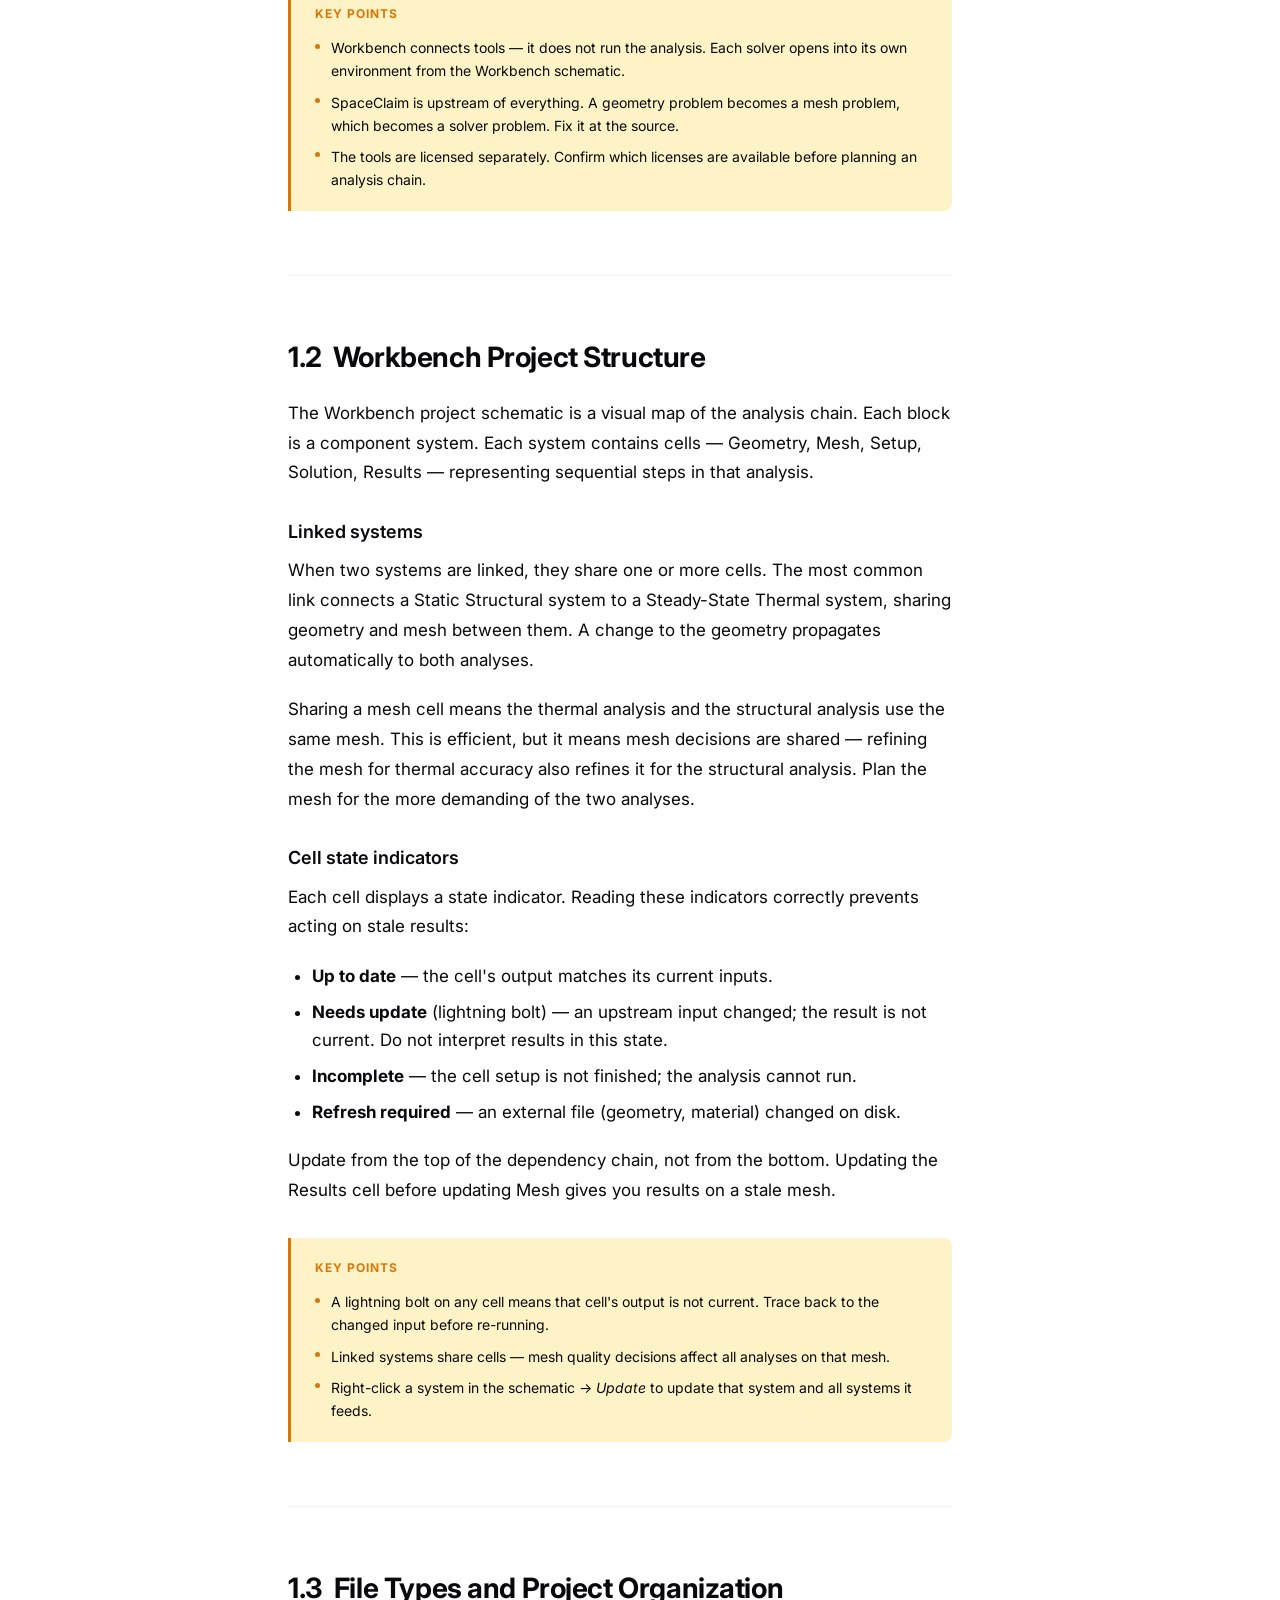
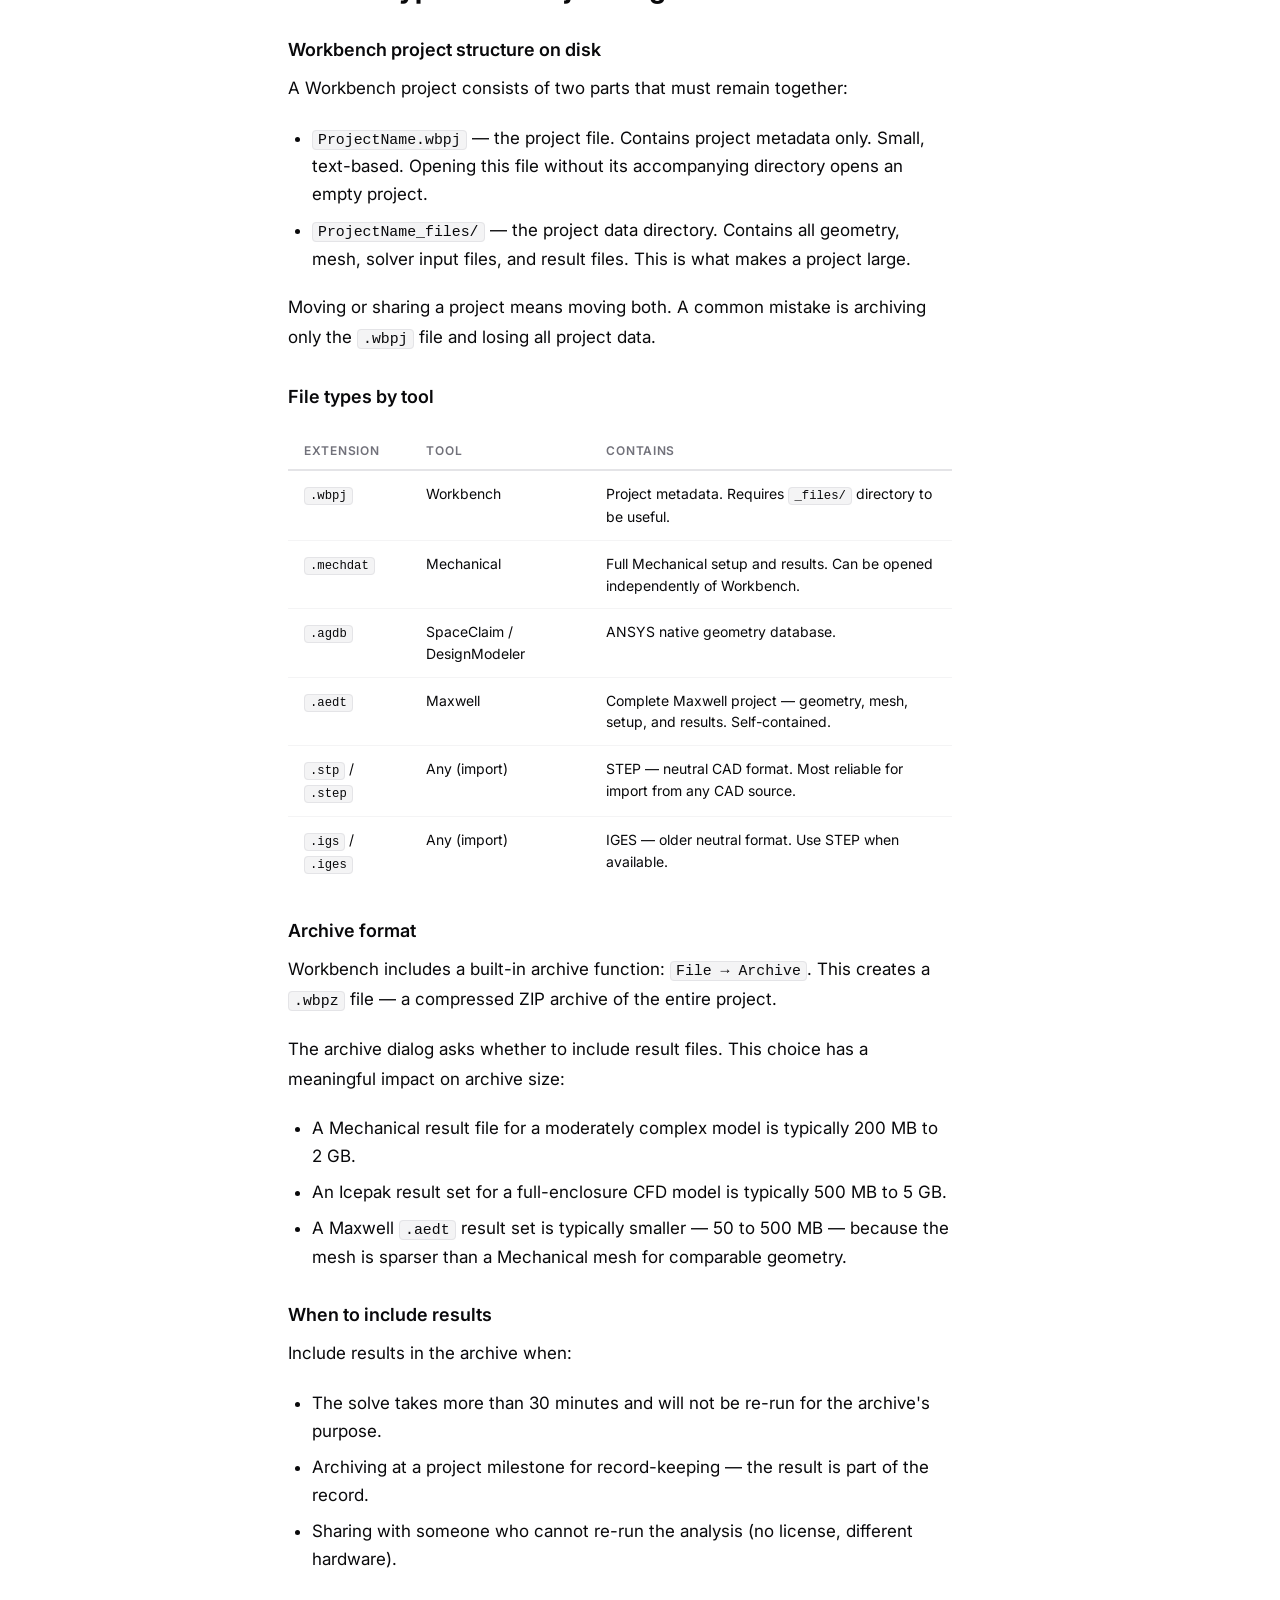
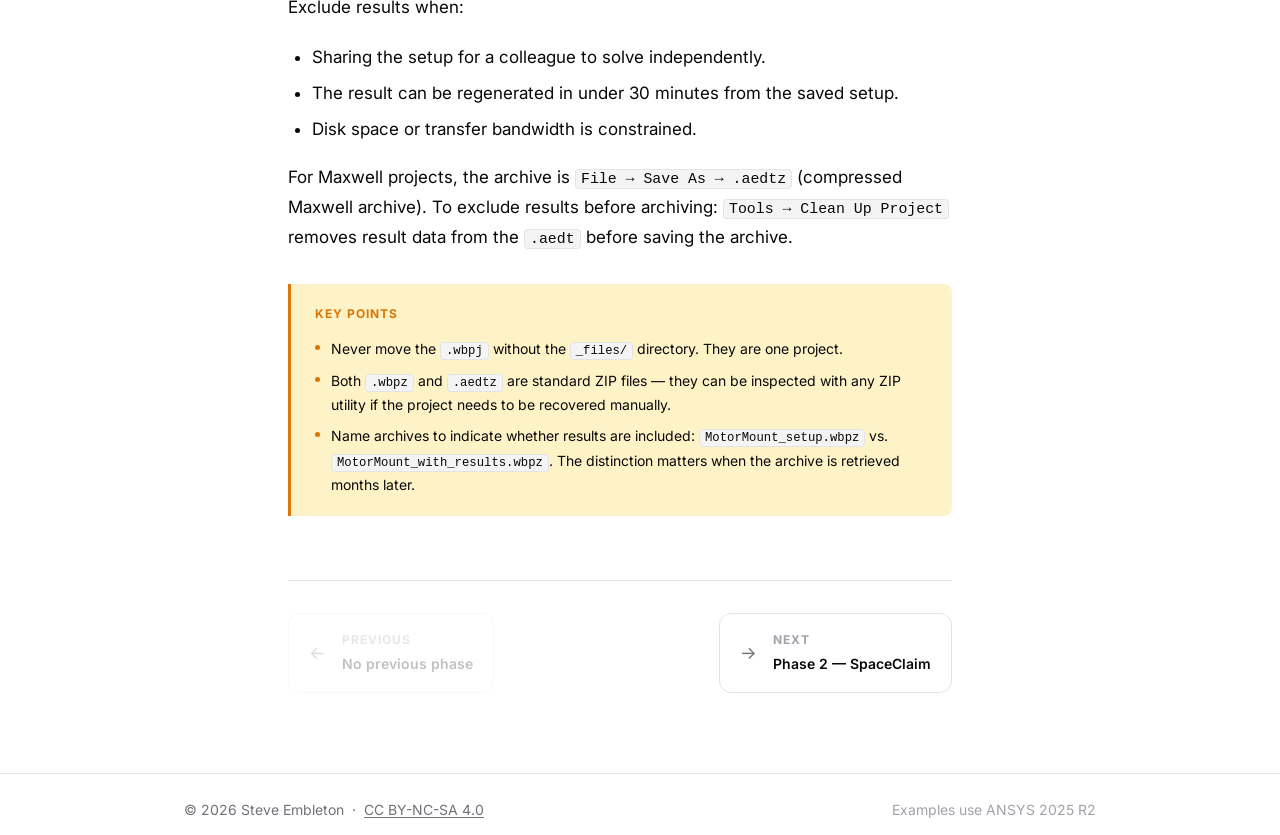
==== commit 32aacd7b: "content(phases-1-7): implement worked examples for all 39 sections Co-authored-by: Cursor <cursorage" ====
--- a/phase-1/index.html
+++ b/phase-1/index.html
@@ -114,6 +114,9 @@
           A standard workflow moves in one direction: CAD &rarr; SpaceClaim &rarr; Workbench &rarr;
           solver &rarr; results. Multi-physics workflows link solvers within Workbench, passing output
           from one (Maxwell electromagnetic losses) as input to the next (Icepak heat sources).
+          A forced-air enclosure product, for instance, uses SpaceClaim for geometry, Mechanical for
+          the wall-mount bracket qualification, Icepak for heatsink airflow, and Maxwell for inverter
+          transformer losses &mdash; all from one geometry source in the same Workbench project.
         </p>
 
         <aside class="key-points" aria-label="Key points for 1.1">
--- a/assets/css/style.css
+++ b/assets/css/style.css
@@ -595,6 +595,33 @@
   background: var(--c-accent);
 }
 
+/* Annotated example note (tier: 3.0–3.9) */
+.example-note {
+  border-left: 3px solid var(--c-text-muted);
+  border-radius: 0 var(--r) var(--r) 0;
+  padding: var(--s-5) var(--s-6);
+  margin-top: var(--s-8);
+  background: var(--c-border-light);
+}
+
+.example-note-label {
+  font-size: var(--t-xs);
+  font-weight: 700;
+  letter-spacing: 0.08em;
+  text-transform: uppercase;
+  color: var(--c-text-muted);
+  display: block;
+  margin-bottom: var(--s-3);
+}
+
+.example-note p {
+  font-size: var(--t-sm);
+  color: var(--c-text);
+  line-height: 1.7;
+  margin-bottom: var(--s-3);
+}
+.example-note p:last-child { margin-bottom: 0; }
+
 /* Citations */
 sup.cite {
   font-size: 0.7em;
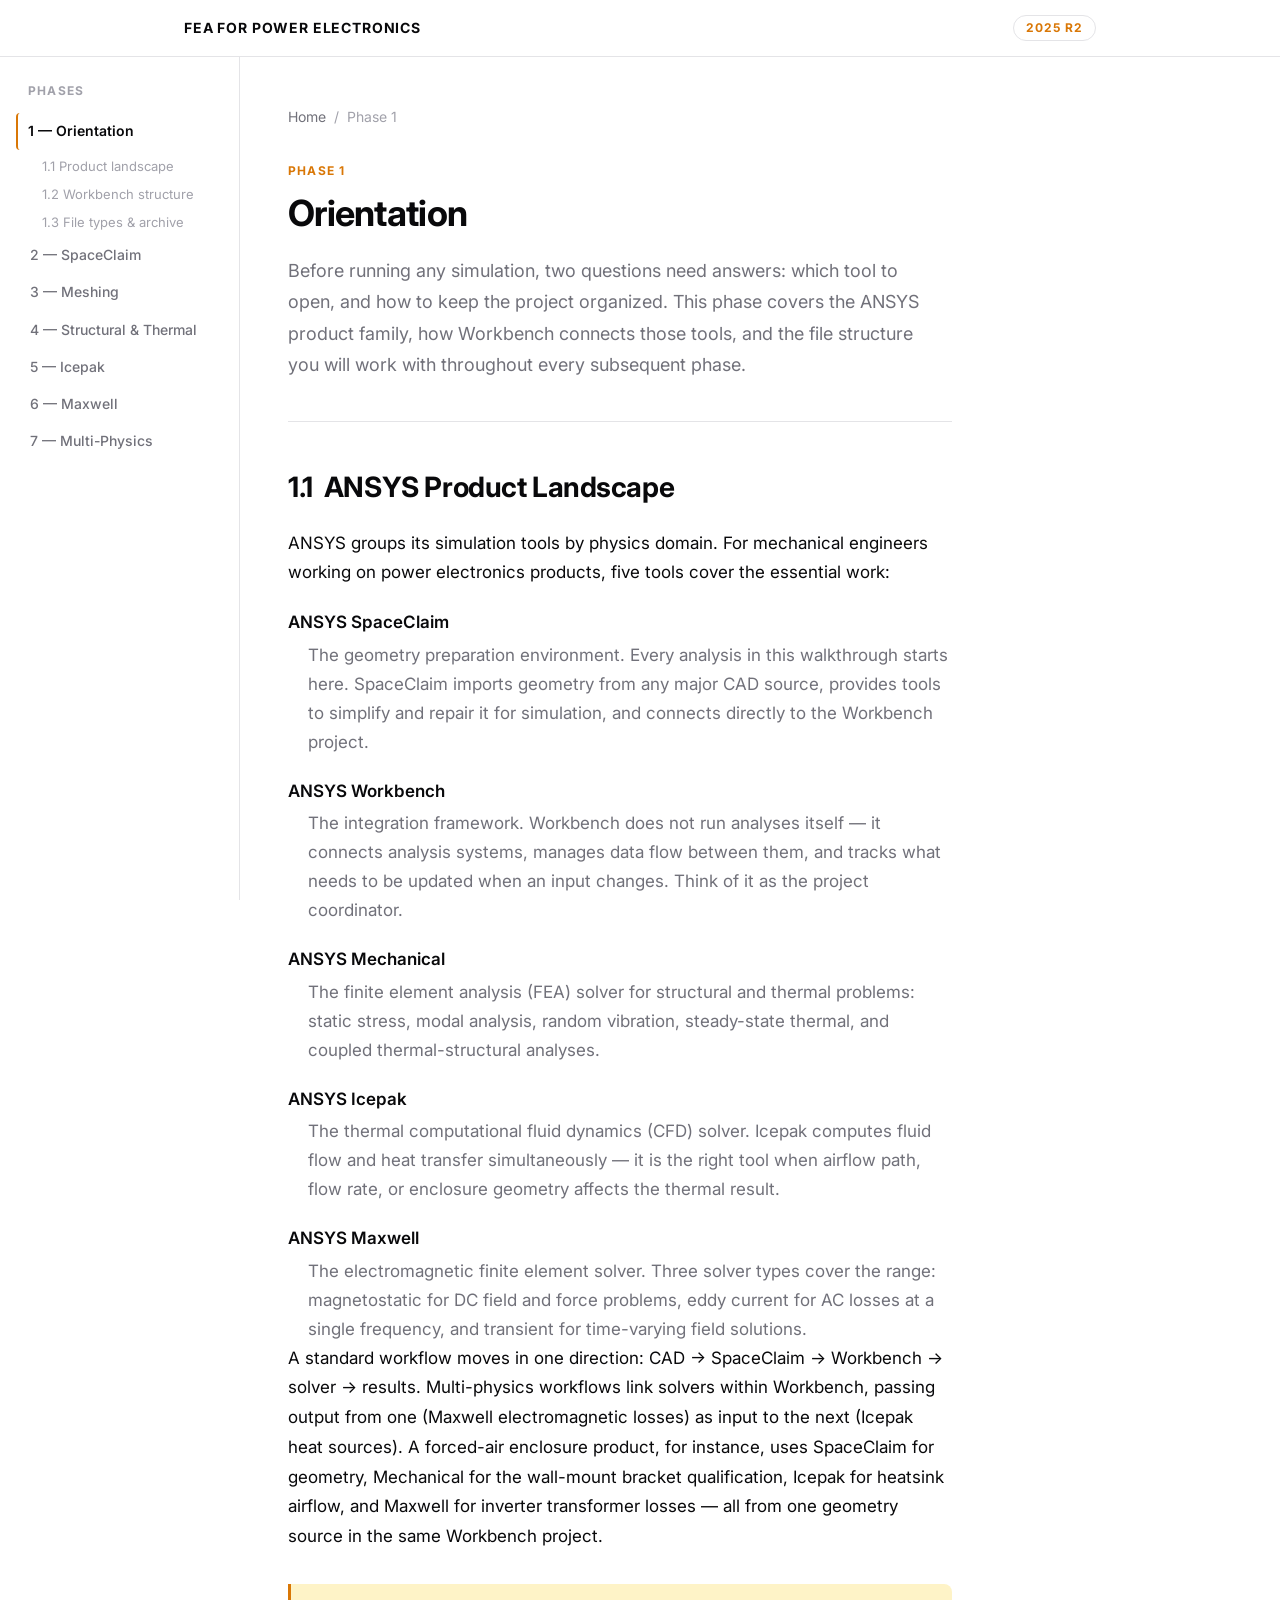
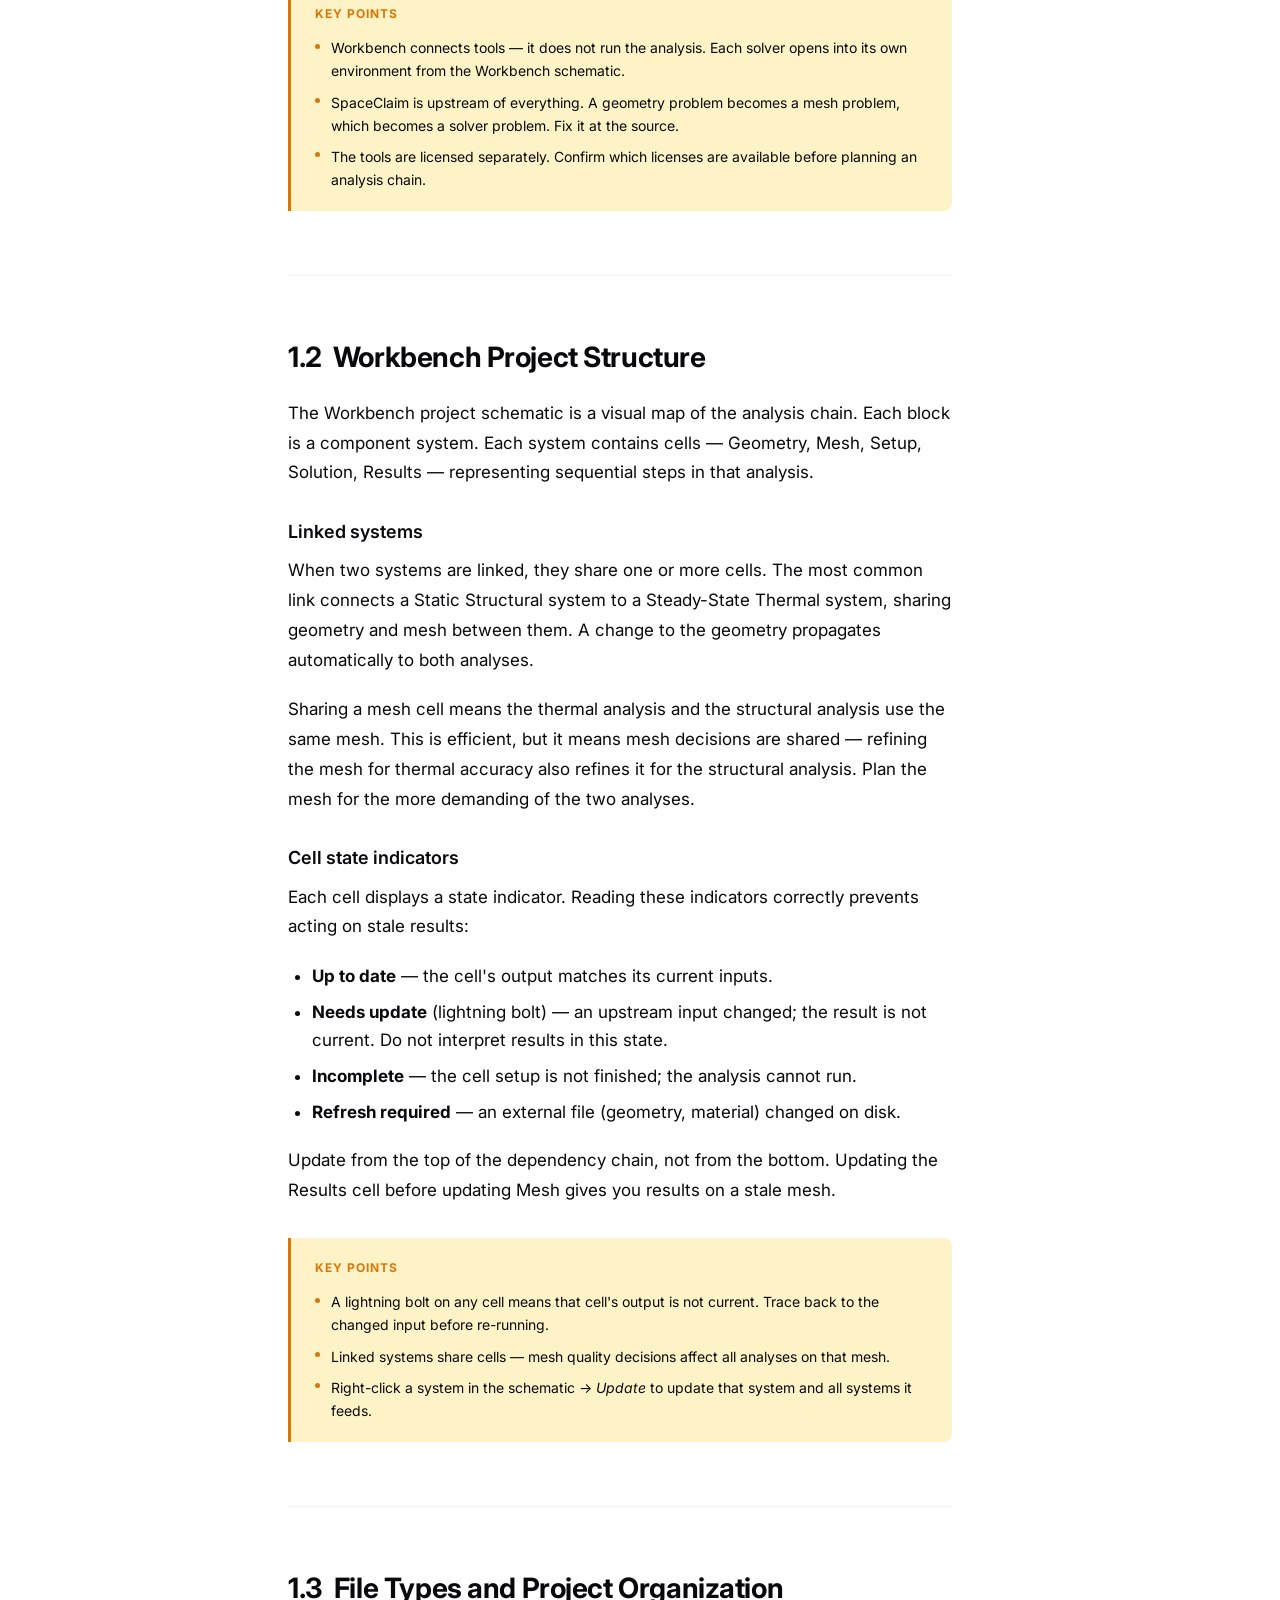
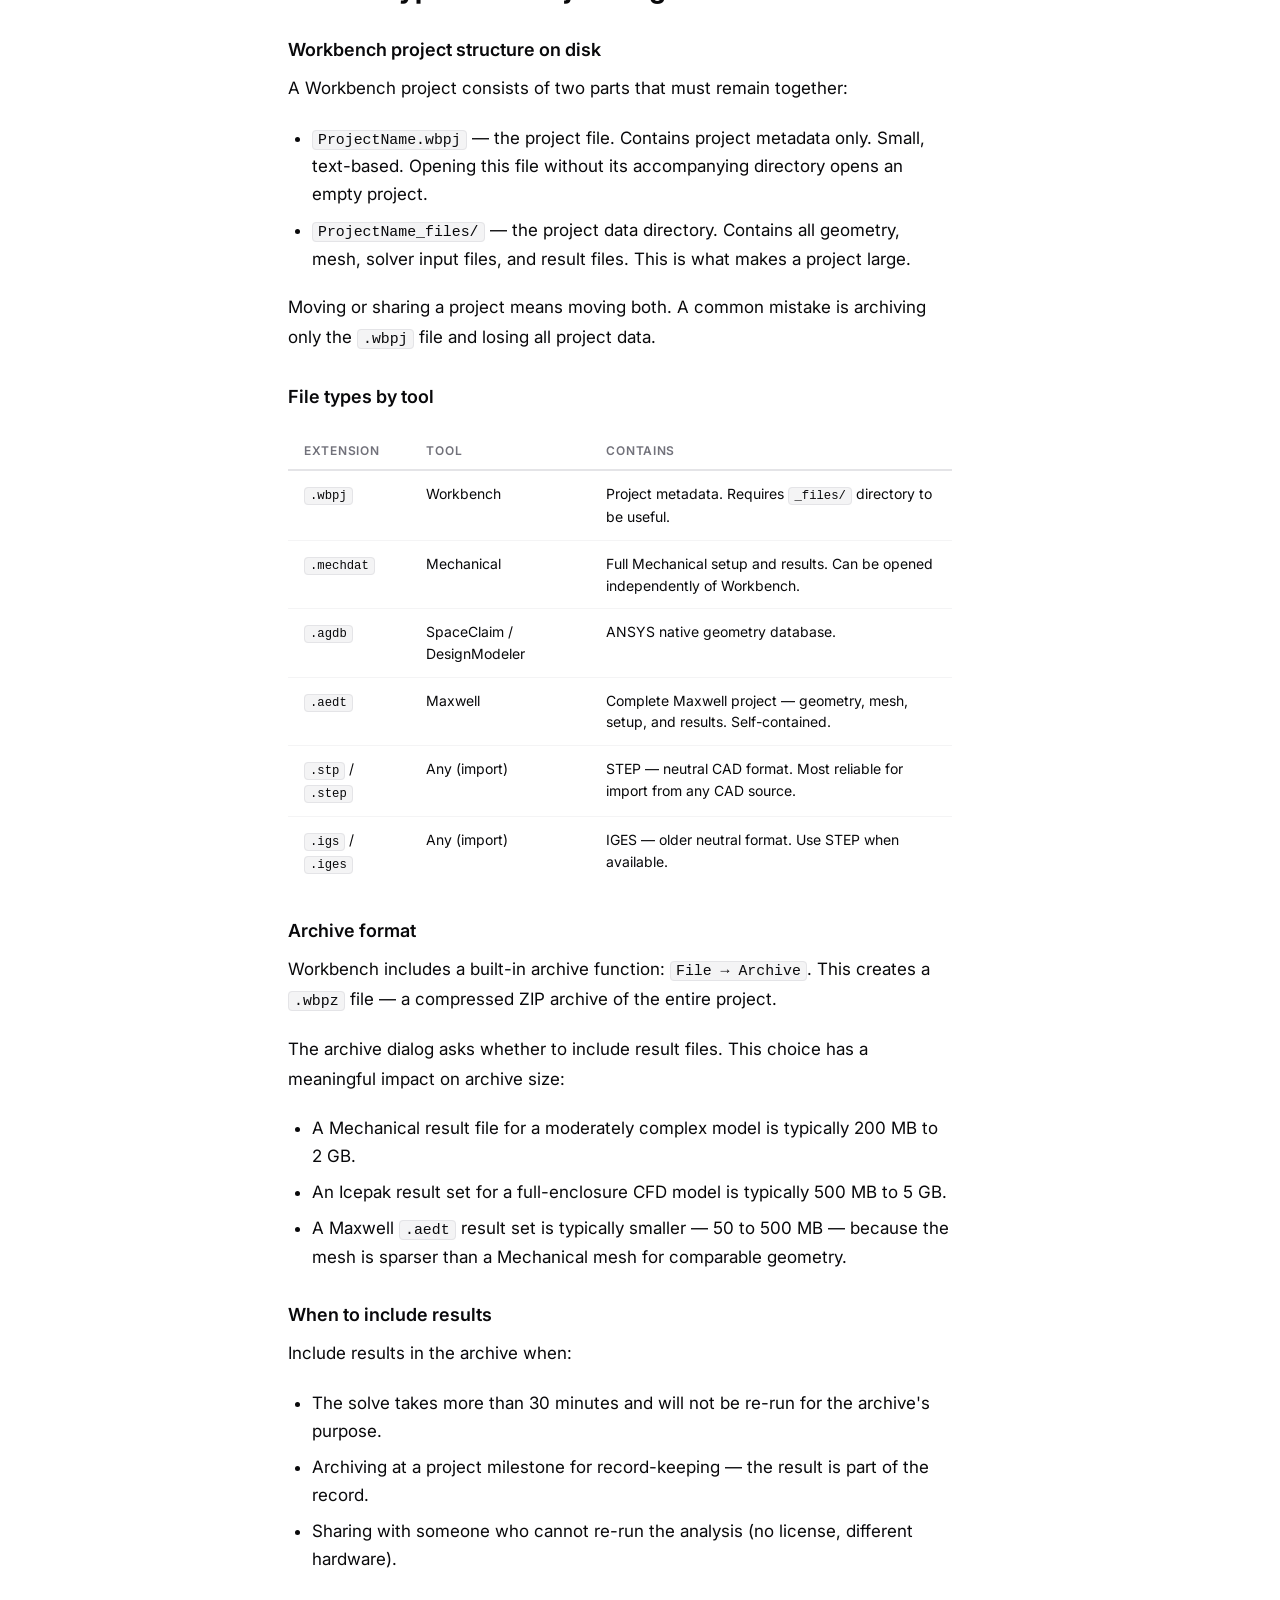
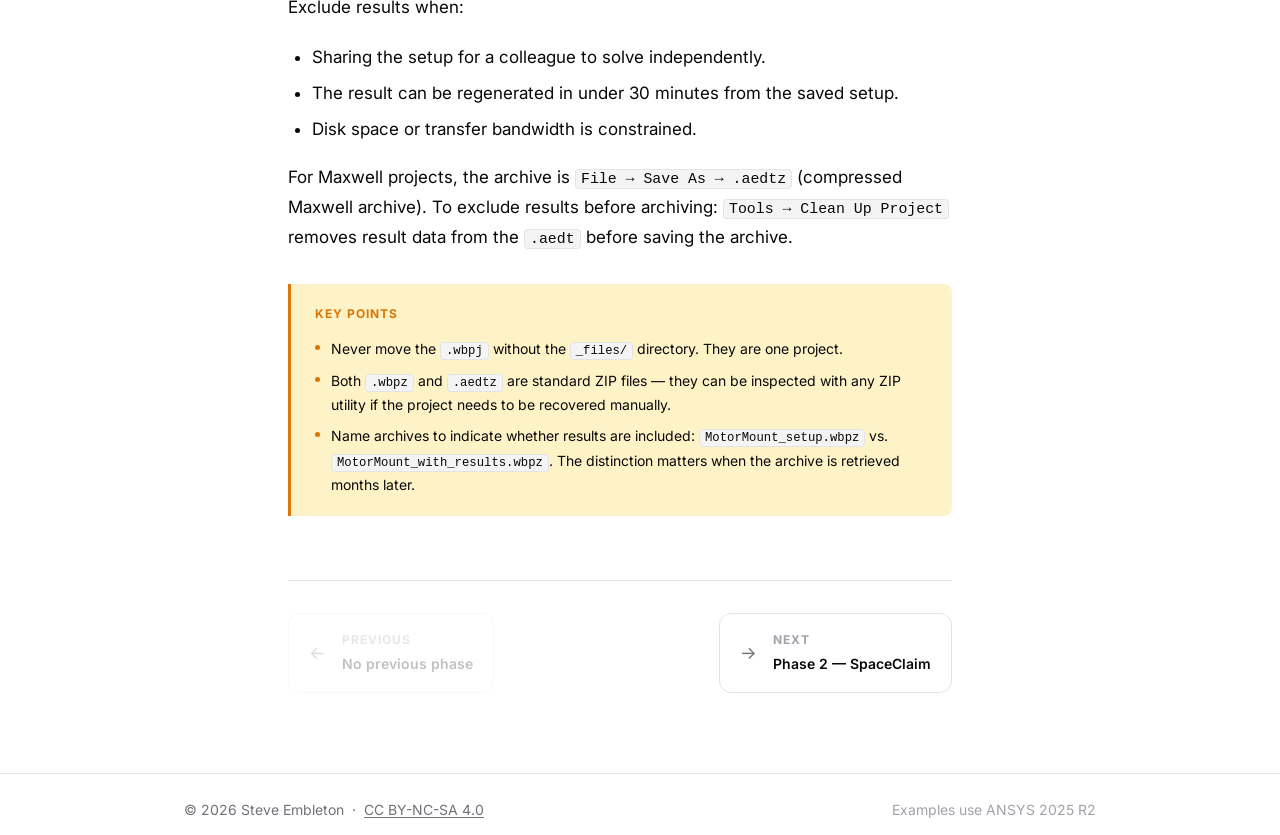
==== commit 7b5cb138: "fix(content): apply review fixes across phases 1-2 and 5-6 Co-authored-by: Cursor <cursoragent@curso" ====
--- a/phase-1/index.html
+++ b/phase-1/index.html
@@ -70,7 +70,7 @@
 
         <p>
           ANSYS groups its simulation tools by physics domain. For mechanical engineers working
-          on power electronics products, four tools cover the essential work:
+          on power electronics products, five tools cover the essential work:
         </p>
 
         <dl>
--- a/assets/css/style.css
+++ b/assets/css/style.css
@@ -806,16 +806,21 @@
 .example-block summary::-webkit-details-marker { display: none; }
 
 .example-block summary::before {
-  content: '▶';
-  font-size: 0.65em;
+  content: '+';
+  font-size: 1em;
+  font-weight: 700;
+  line-height: 1;
   color: var(--c-accent);
-  transition: transform 0.15s;
+  transition: none;
   flex-shrink: 0;
+  width: 1em;
+  text-align: center;
 }
 
 details[open] > .example-block summary::before,
 .example-block[open] > summary::before {
-  transform: rotate(90deg);
+  content: '−';
+  transform: none;
 }
 
 details[open] > summary.example-block,
@@ -844,15 +849,20 @@
 details > summary.example-summary::-webkit-details-marker { display: none; }
 
 details > summary.example-summary::before {
-  content: '▶';
-  font-size: 0.65em;
+  content: '+';
+  font-size: 1em;
+  font-weight: 700;
+  line-height: 1;
   color: var(--c-accent);
-  transition: transform 0.15s;
+  transition: none;
   flex-shrink: 0;
+  width: 1em;
+  text-align: center;
 }
 
 details[open] > summary.example-summary::before {
-  transform: rotate(90deg);
+  content: '−';
+  transform: none;
 }
 
 details > summary.example-summary:hover {
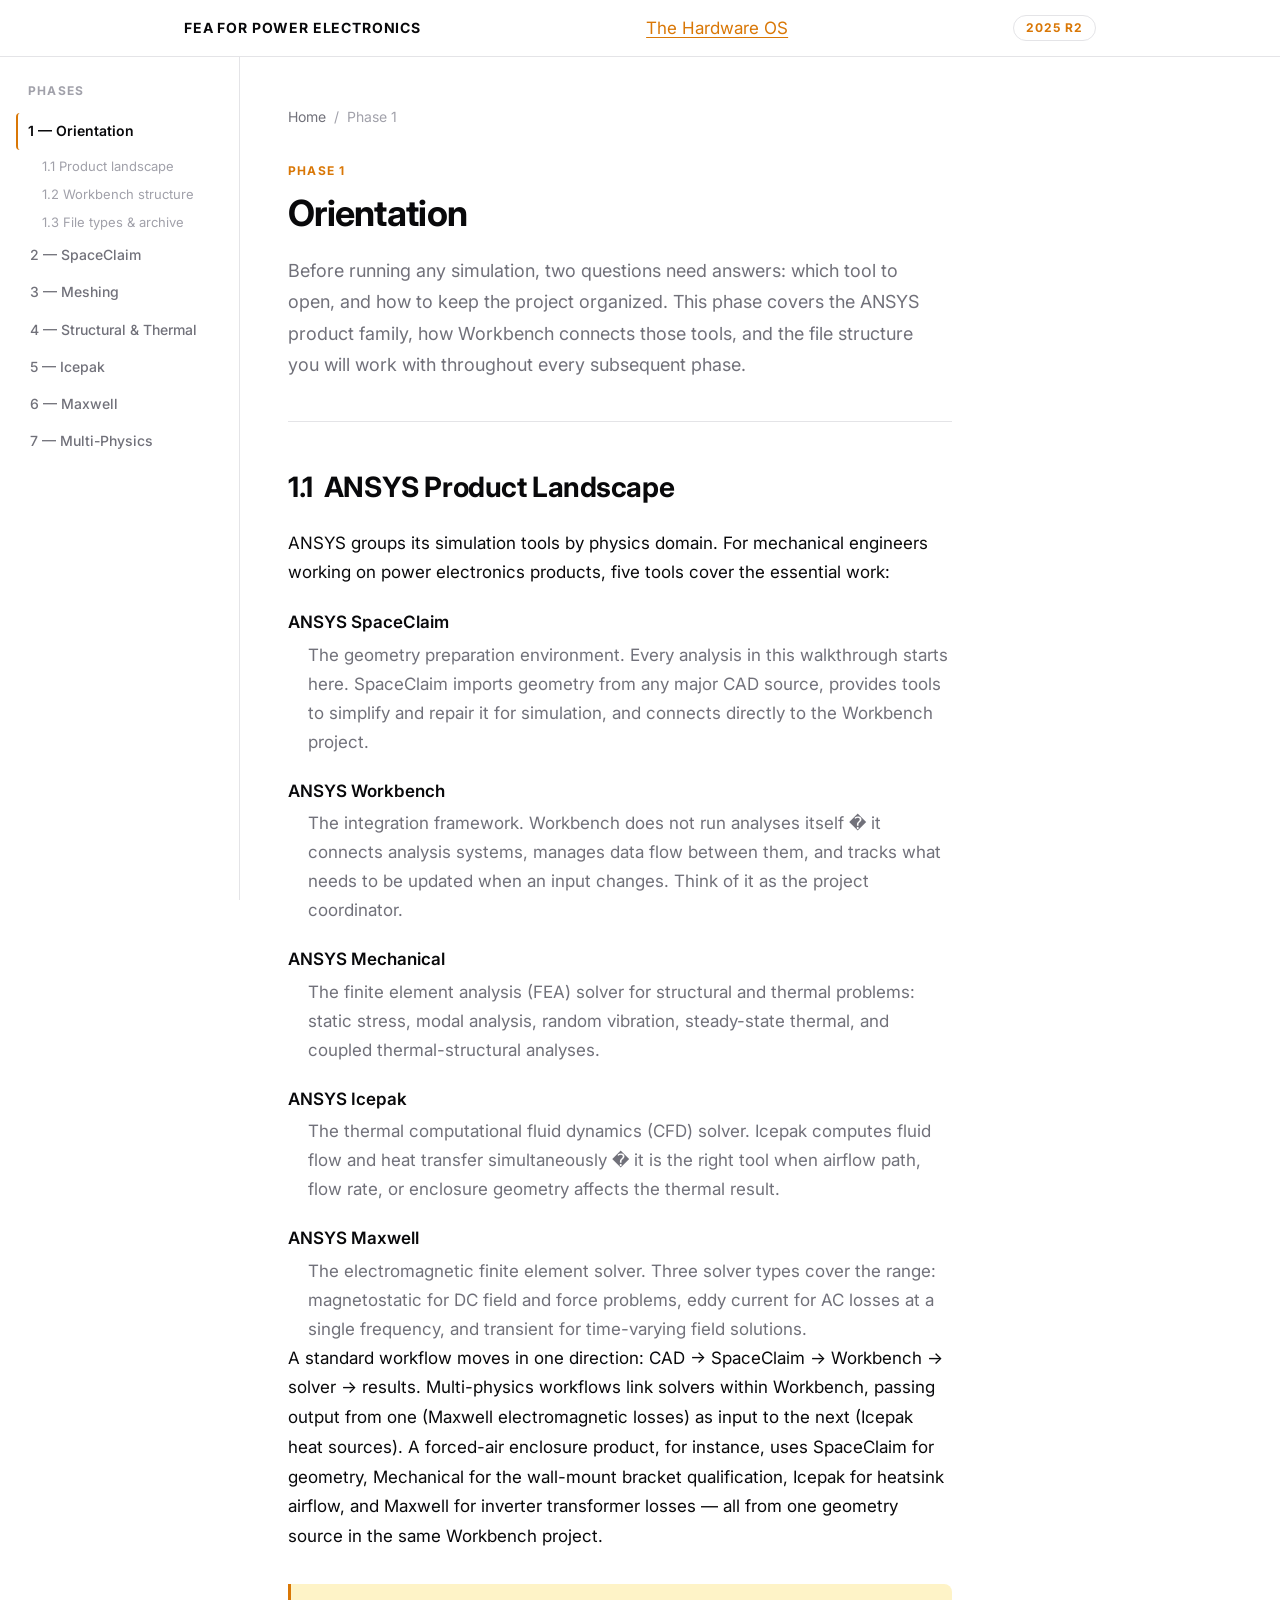
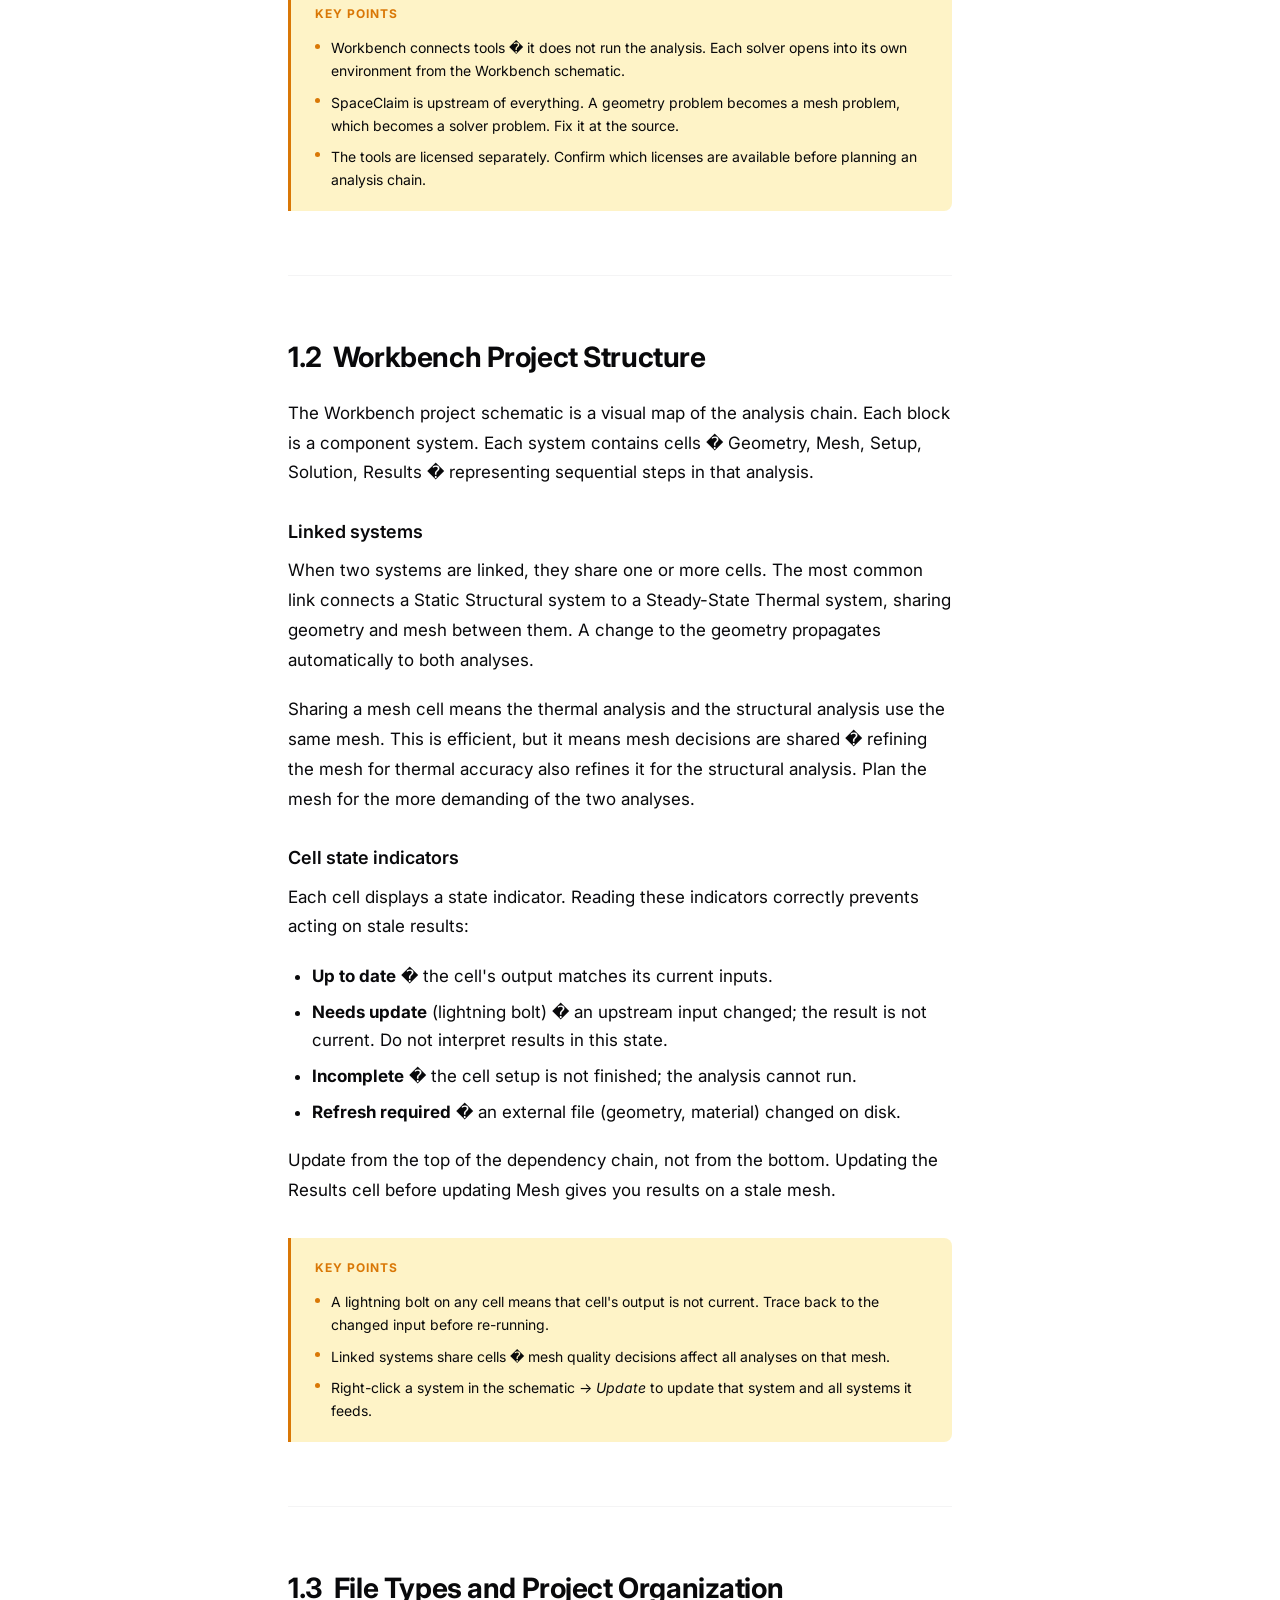
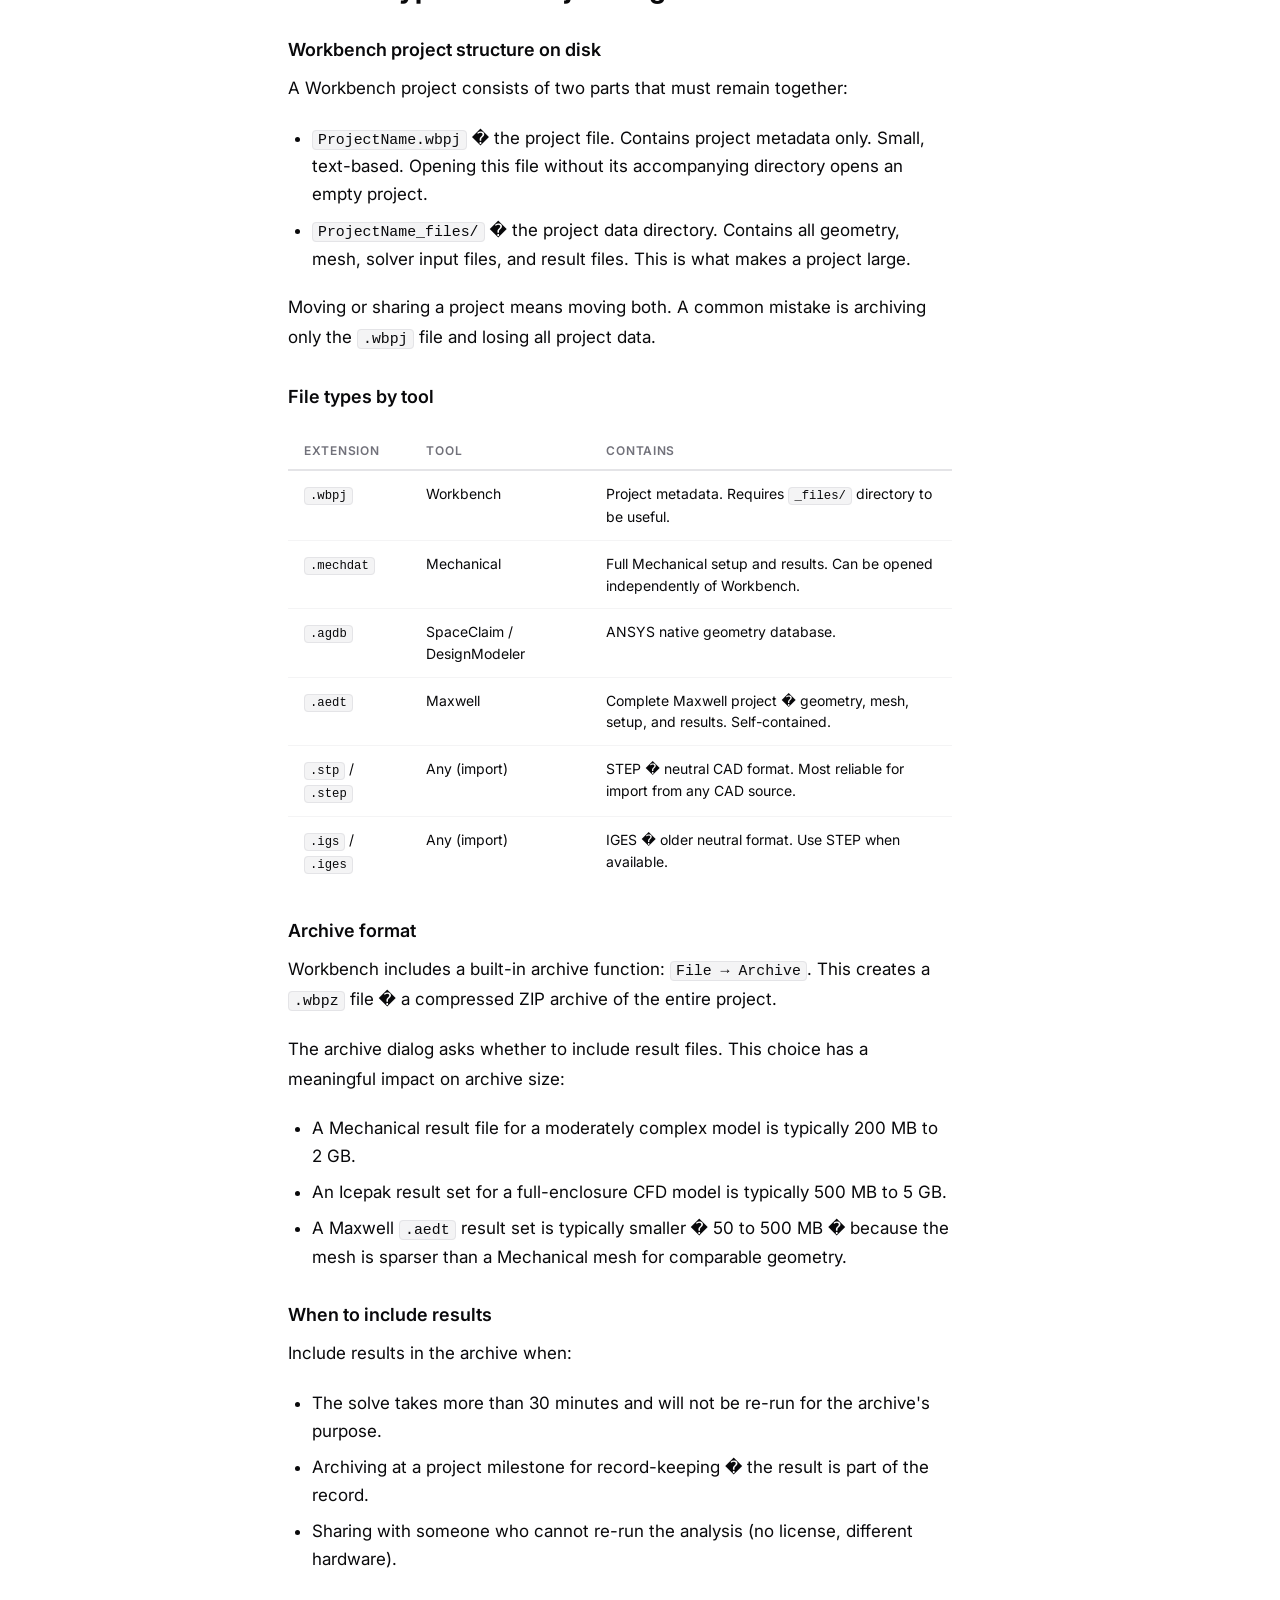
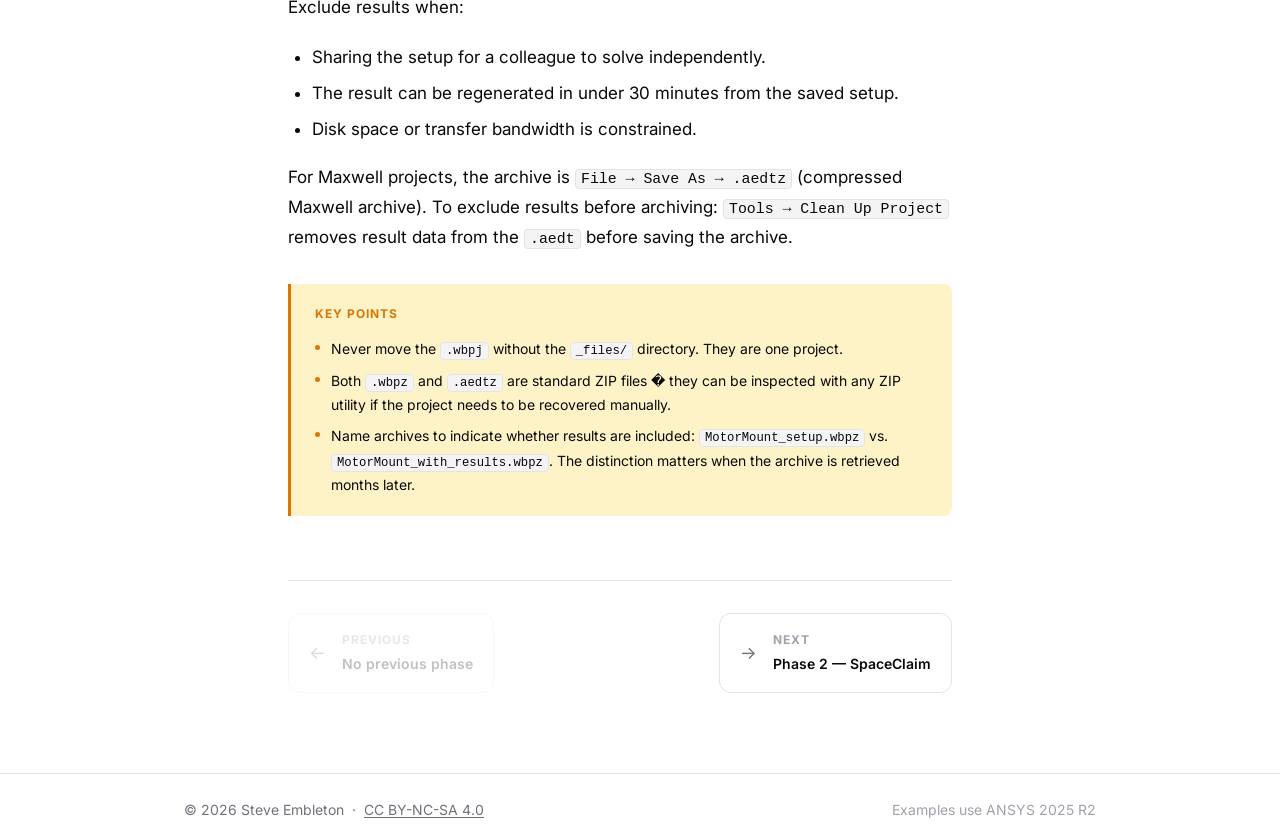
==== commit 457567cb: "chore: update domain to simulation.thehardwareos.com" ====
--- a/phase-1/index.html
+++ b/phase-1/index.html
@@ -1,348 +1,350 @@
-﻿<!DOCTYPE html>
-<html lang="en">
-<head>
-  <meta charset="UTF-8">
-  <meta name="viewport" content="width=device-width, initial-scale=1.0">
-  <meta name="color-scheme" content="light dark">
-  <meta name="description" content="ANSYS tool landscape, Workbench project structure, and file organization for power electronics simulation.">
-  <link rel="canonical" href="https://stembl.github.io/ansys_pe_web/phase-1/">
-  <title>Phase 1: Orientation — FEA for Power Electronics</title>
-  <link rel="preconnect" href="https://fonts.googleapis.com">
-  <link rel="preconnect" href="https://fonts.gstatic.com" crossorigin>
-  <link href="https://fonts.googleapis.com/css2?family=Inter:wght@400;500;600;700&display=swap" rel="stylesheet">
-  <link rel="stylesheet" href="../assets/css/style.css">
-</head>
-<body>
-
-  <header class="site-header" role="banner">
-    <div class="container">
+<!DOCTYPE html>
+<html lang="en">
+<head>
+  <meta charset="UTF-8">
+  <meta name="viewport" content="width=device-width, initial-scale=1.0">
+  <meta name="color-scheme" content="light dark">
+  <meta name="description" content="ANSYS tool landscape, Workbench project structure, and file organization for power electronics simulation.">
+  <link rel="canonical" href="https://simulation.thehardwareos.com/phase-1/">
+  <title>Phase 1: Orientation � FEA for Power Electronics</title>
+  <link rel="preconnect" href="https://fonts.googleapis.com">
+  <link rel="preconnect" href="https://fonts.gstatic.com" crossorigin>
+  <link href="https://fonts.googleapis.com/css2?family=Inter:wght@400;500;600;700&display=swap" rel="stylesheet">
+  <link rel="stylesheet" href="../assets/css/style.css">
+</head>
+<body>
+
+  <header class="site-header" role="banner">
+    <div class="container">
       <a href="../" class="site-logo">FEA for Power Electronics</a>
-      <span class="version-pill">2025 R2</span>
-    </div>
-  </header>
-
-  <div class="page-wrap">
-
-    <!-- Sidebar navigation -->
-    <nav class="sidebar" aria-label="Course navigation">
-      <span class="sidebar-label">Phases</span>
-      <ol class="nav-phases">
-        <li class="nav-phase is-active">
-          <a href="../phase-1/">1 &mdash; Orientation</a>
-          <ol class="nav-sub" aria-label="Topics in Phase 1">
-            <li><a href="#product-landscape">1.1 Product landscape</a></li>
-            <li><a href="#workbench-structure">1.2 Workbench structure</a></li>
-            <li><a href="#file-types">1.3 File types &amp; archive</a></li>
-          </ol>
-        </li>
-        <li class="nav-phase"><a href="../phase-2/">2 &mdash; SpaceClaim</a></li>
-        <li class="nav-phase"><a href="../phase-3/">3 &mdash; Meshing</a></li>
-        <li class="nav-phase"><a href="../phase-4/">4 &mdash; Structural &amp; Thermal</a></li>
-        <li class="nav-phase"><a href="../phase-5/">5 &mdash; Icepak</a></li>
-        <li class="nav-phase"><a href="../phase-6/">6 &mdash; Maxwell</a></li>
-        <li class="nav-phase"><a href="../phase-7/">7 &mdash; Multi-Physics</a></li>
-      </ol>
-    </nav>
-
-    <!-- Main content -->
-    <main class="content-main" id="main-content">
-
-      <nav class="breadcrumb" aria-label="Breadcrumb">
-        <a href="../">Home</a>
-        <span class="breadcrumb-sep" aria-hidden="true">/</span>
-        <span aria-current="page">Phase 1</span>
-      </nav>
-
-      <header class="phase-header">
-        <span class="phase-label">Phase 1</span>
-        <h1>Orientation</h1>
-        <p class="phase-intro">
-          Before running any simulation, two questions need answers: which tool to open,
-          and how to keep the project organized. This phase covers the ANSYS product family,
-          how Workbench connects those tools, and the file structure you will work with throughout
-          every subsequent phase.
-        </p>
-      </header>
-
-      <!-- 1.1 Product Landscape -->
-      <section class="topic" id="product-landscape">
-        <h2>1.1 &nbsp;ANSYS Product Landscape</h2>
-
-        <p>
-          ANSYS groups its simulation tools by physics domain. For mechanical engineers working
-          on power electronics products, five tools cover the essential work:
-        </p>
-
-        <dl>
-          <dt>ANSYS SpaceClaim</dt>
-          <dd>
-            The geometry preparation environment. Every analysis in this walkthrough starts here.
-            SpaceClaim imports geometry from any major CAD source, provides tools to simplify and
-            repair it for simulation, and connects directly to the Workbench project.
-          </dd>
-
-          <dt>ANSYS Workbench</dt>
-          <dd>
-            The integration framework. Workbench does not run analyses itself — it connects analysis
-            systems, manages data flow between them, and tracks what needs to be updated when an input
-            changes. Think of it as the project coordinator.
-          </dd>
-
-          <dt>ANSYS Mechanical</dt>
-          <dd>
-            The finite element analysis (FEA) solver for structural and thermal problems: static
-            stress, modal analysis, random vibration, steady-state thermal, and coupled thermal-structural
-            analyses.
-          </dd>
-
-          <dt>ANSYS Icepak</dt>
-          <dd>
-            The thermal computational fluid dynamics (CFD) solver. Icepak computes fluid flow and heat
-            transfer simultaneously — it is the right tool when airflow path, flow rate, or enclosure
-            geometry affects the thermal result.
-          </dd>
-
-          <dt>ANSYS Maxwell</dt>
-          <dd>
-            The electromagnetic finite element solver. Three solver types cover the range: magnetostatic
-            for DC field and force problems, eddy current for AC losses at a single frequency, and
-            transient for time-varying field solutions.
-          </dd>
-        </dl>
-
-        <p>
-          A standard workflow moves in one direction: CAD &rarr; SpaceClaim &rarr; Workbench &rarr;
-          solver &rarr; results. Multi-physics workflows link solvers within Workbench, passing output
-          from one (Maxwell electromagnetic losses) as input to the next (Icepak heat sources).
-          A forced-air enclosure product, for instance, uses SpaceClaim for geometry, Mechanical for
-          the wall-mount bracket qualification, Icepak for heatsink airflow, and Maxwell for inverter
-          transformer losses &mdash; all from one geometry source in the same Workbench project.
-        </p>
-
-        <aside class="key-points" aria-label="Key points for 1.1">
-          <span class="key-points-label">Key points</span>
-          <ul>
-            <li>Workbench connects tools — it does not run the analysis. Each solver opens into its
-                own environment from the Workbench schematic.</li>
-            <li>SpaceClaim is upstream of everything. A geometry problem becomes a mesh problem,
-                which becomes a solver problem. Fix it at the source.</li>
-            <li>The tools are licensed separately. Confirm which licenses are available before
-                planning an analysis chain.</li>
-          </ul>
-        </aside>
-      </section>
-
-      <!-- 1.2 Workbench Structure -->
-      <section class="topic" id="workbench-structure">
-        <h2>1.2 &nbsp;Workbench Project Structure</h2>
-
-        <p>
-          The Workbench project schematic is a visual map of the analysis chain. Each block is a
-          component system. Each system contains cells — Geometry, Mesh, Setup, Solution, Results —
-          representing sequential steps in that analysis.
-        </p>
-
-        <h3>Linked systems</h3>
-        <p>
-          When two systems are linked, they share one or more cells. The most common link connects
-          a Static Structural system to a Steady-State Thermal system, sharing geometry and mesh
-          between them. A change to the geometry propagates automatically to both analyses.
-        </p>
-        <p>
-          Sharing a mesh cell means the thermal analysis and the structural analysis use the same
-          mesh. This is efficient, but it means mesh decisions are shared — refining the mesh for
-          thermal accuracy also refines it for the structural analysis. Plan the mesh for the more
-          demanding of the two analyses.
-        </p>
-
-        <h3>Cell state indicators</h3>
-        <p>
-          Each cell displays a state indicator. Reading these indicators correctly prevents acting
-          on stale results:
-        </p>
-        <ul>
-          <li><strong>Up to date</strong> — the cell's output matches its current inputs.</li>
-          <li><strong>Needs update</strong> (lightning bolt) — an upstream input changed; the result
-              is not current. Do not interpret results in this state.</li>
-          <li><strong>Incomplete</strong> — the cell setup is not finished; the analysis cannot run.</li>
-          <li><strong>Refresh required</strong> — an external file (geometry, material) changed on disk.</li>
-        </ul>
-        <p>
-          Update from the top of the dependency chain, not from the bottom. Updating the Results
-          cell before updating Mesh gives you results on a stale mesh.
-        </p>
-
-        <aside class="key-points" aria-label="Key points for 1.2">
-          <span class="key-points-label">Key points</span>
-          <ul>
-            <li>A lightning bolt on any cell means that cell's output is not current. Trace back to
-                the changed input before re-running.</li>
-            <li>Linked systems share cells — mesh quality decisions affect all analyses on that mesh.</li>
-            <li>Right-click a system in the schematic &rarr; <em>Update</em> to update that system
-                and all systems it feeds.</li>
-          </ul>
-        </aside>
-      </section>
-
-      <!-- 1.3 File Types -->
-      <section class="topic" id="file-types">
-        <h2>1.3 &nbsp;File Types and Project Organization</h2>
-
-        <h3>Workbench project structure on disk</h3>
-        <p>
-          A Workbench project consists of two parts that must remain together:
-        </p>
-        <ul>
-          <li>
-            <code>ProjectName.wbpj</code> — the project file. Contains project metadata only.
-            Small, text-based. Opening this file without its accompanying directory opens an empty project.
-          </li>
-          <li>
-            <code>ProjectName_files/</code> — the project data directory. Contains all geometry,
-            mesh, solver input files, and result files. This is what makes a project large.
-          </li>
-        </ul>
-        <p>
-          Moving or sharing a project means moving both. A common mistake is archiving only the
-          <code>.wbpj</code> file and losing all project data.
-        </p>
-
-        <h3>File types by tool</h3>
-        <table class="data-table" aria-label="ANSYS file types by tool">
-          <thead>
-            <tr>
-              <th scope="col">Extension</th>
-              <th scope="col">Tool</th>
-              <th scope="col">Contains</th>
-            </tr>
-          </thead>
-          <tbody>
-            <tr>
-              <td><code>.wbpj</code></td>
-              <td>Workbench</td>
-              <td>Project metadata. Requires <code>_files/</code> directory to be useful.</td>
-            </tr>
-            <tr>
-              <td><code>.mechdat</code></td>
-              <td>Mechanical</td>
-              <td>Full Mechanical setup and results. Can be opened independently of Workbench.</td>
-            </tr>
-            <tr>
-              <td><code>.agdb</code></td>
-              <td>SpaceClaim / DesignModeler</td>
-              <td>ANSYS native geometry database.</td>
-            </tr>
-            <tr>
-              <td><code>.aedt</code></td>
-              <td>Maxwell</td>
-              <td>Complete Maxwell project — geometry, mesh, setup, and results. Self-contained.</td>
-            </tr>
-            <tr>
-              <td><code>.stp</code> / <code>.step</code></td>
-              <td>Any (import)</td>
-              <td>STEP — neutral CAD format. Most reliable for import from any CAD source.</td>
-            </tr>
-            <tr>
-              <td><code>.igs</code> / <code>.iges</code></td>
-              <td>Any (import)</td>
-              <td>IGES — older neutral format. Use STEP when available.</td>
-            </tr>
-          </tbody>
-        </table>
-
-        <h3>Archive format</h3>
-        <p>
-          Workbench includes a built-in archive function: <code>File &rarr; Archive</code>.
-          This creates a <code>.wbpz</code> file — a compressed ZIP archive of the entire project.
-        </p>
-        <p>
-          The archive dialog asks whether to include result files. This choice has a meaningful
-          impact on archive size:
-        </p>
-        <ul>
-          <li>
-            A Mechanical result file for a moderately complex model is typically
-            200 MB to 2 GB.
-          </li>
-          <li>
-            An Icepak result set for a full-enclosure CFD model is typically 500 MB to 5 GB.
-          </li>
-          <li>
-            A Maxwell <code>.aedt</code> result set is typically smaller — 50 to 500 MB —
-            because the mesh is sparser than a Mechanical mesh for comparable geometry.
-          </li>
-        </ul>
-
-        <h3>When to include results</h3>
-        <p>
-          Include results in the archive when:
-        </p>
-        <ul>
-          <li>The solve takes more than 30 minutes and will not be re-run for the archive's purpose.</li>
-          <li>Archiving at a project milestone for record-keeping — the result is part of the record.</li>
-          <li>Sharing with someone who cannot re-run the analysis (no license, different hardware).</li>
-        </ul>
-        <p>
-          Exclude results when:
-        </p>
-        <ul>
-          <li>Sharing the setup for a colleague to solve independently.</li>
-          <li>The result can be regenerated in under 30 minutes from the saved setup.</li>
-          <li>Disk space or transfer bandwidth is constrained.</li>
-        </ul>
-
-        <p>
-          For Maxwell projects, the archive is <code>File &rarr; Save As &rarr; .aedtz</code>
-          (compressed Maxwell archive). To exclude results before archiving:
-          <code>Tools &rarr; Clean Up Project</code> removes result data from the <code>.aedt</code>
-          before saving the archive.
-        </p>
-
-        <aside class="key-points" aria-label="Key points for 1.3">
-          <span class="key-points-label">Key points</span>
-          <ul>
-            <li>Never move the <code>.wbpj</code> without the <code>_files/</code> directory.
-                They are one project.</li>
-            <li>Both <code>.wbpz</code> and <code>.aedtz</code> are standard ZIP files —
-                they can be inspected with any ZIP utility if the project needs to be recovered
-                manually.</li>
-            <li>Name archives to indicate whether results are included:
-                <code>MotorMount_setup.wbpz</code> vs. <code>MotorMount_with_results.wbpz</code>.
-                The distinction matters when the archive is retrieved months later.</li>
-          </ul>
-        </aside>
-      </section>
-
-      <!-- References -->
-
-      <!-- Phase navigation -->
-      <nav class="phase-nav" aria-label="Phase navigation">
-        <a class="phase-nav-btn is-prev is-disabled" aria-disabled="true">
-          <span class="nav-arrow" aria-hidden="true">&larr;</span>
-          <span class="nav-label">
-            <span class="nav-direction">Previous</span>
-            <span class="nav-title">No previous phase</span>
-          </span>
-        </a>
-        <a href="../phase-2/" class="phase-nav-btn is-next">
-          <span class="nav-label">
-            <span class="nav-direction">Next</span>
-            <span class="nav-title">Phase 2 &mdash; SpaceClaim</span>
-          </span>
-          <span class="nav-arrow" aria-hidden="true">&rarr;</span>
-        </a>
-      </nav>
-
-    </main>
-  </div>
-
-  <footer class="site-footer" role="contentinfo">
-    <div class="container">
-      <span class="footer-license">&copy; 2026 Steve Embleton &nbsp;&middot;&nbsp; <a href="https://creativecommons.org/licenses/by-nc-sa/4.0/" rel="noopener">CC BY-NC-SA 4.0</a></span><span class="footer-note">Examples use ANSYS 2025 R2</span>
-    </div>
-  </footer>
-
-</body>
-</html>
-
-
+      <a href="https://thehardwareos.com" class="site-parent-link" rel="noopener">The Hardware OS</a>
+      <span class="version-pill">2025 R2</span>
+    </div>
+  </header>
+
+  <div class="page-wrap">
+
+    <!-- Sidebar navigation -->
+    <nav class="sidebar" aria-label="Course navigation">
+      <span class="sidebar-label">Phases</span>
+      <ol class="nav-phases">
+        <li class="nav-phase is-active">
+          <a href="../phase-1/">1 &mdash; Orientation</a>
+          <ol class="nav-sub" aria-label="Topics in Phase 1">
+            <li><a href="#product-landscape">1.1 Product landscape</a></li>
+            <li><a href="#workbench-structure">1.2 Workbench structure</a></li>
+            <li><a href="#file-types">1.3 File types &amp; archive</a></li>
+          </ol>
+        </li>
+        <li class="nav-phase"><a href="../phase-2/">2 &mdash; SpaceClaim</a></li>
+        <li class="nav-phase"><a href="../phase-3/">3 &mdash; Meshing</a></li>
+        <li class="nav-phase"><a href="../phase-4/">4 &mdash; Structural &amp; Thermal</a></li>
+        <li class="nav-phase"><a href="../phase-5/">5 &mdash; Icepak</a></li>
+        <li class="nav-phase"><a href="../phase-6/">6 &mdash; Maxwell</a></li>
+        <li class="nav-phase"><a href="../phase-7/">7 &mdash; Multi-Physics</a></li>
+      </ol>
+    </nav>
+
+    <!-- Main content -->
+    <main class="content-main" id="main-content">
+
+      <nav class="breadcrumb" aria-label="Breadcrumb">
+        <a href="../">Home</a>
+        <span class="breadcrumb-sep" aria-hidden="true">/</span>
+        <span aria-current="page">Phase 1</span>
+      </nav>
+
+      <header class="phase-header">
+        <span class="phase-label">Phase 1</span>
+        <h1>Orientation</h1>
+        <p class="phase-intro">
+          Before running any simulation, two questions need answers: which tool to open,
+          and how to keep the project organized. This phase covers the ANSYS product family,
+          how Workbench connects those tools, and the file structure you will work with throughout
+          every subsequent phase.
+        </p>
+      </header>
+
+      <!-- 1.1 Product Landscape -->
+      <section class="topic" id="product-landscape">
+        <h2>1.1 &nbsp;ANSYS Product Landscape</h2>
+
+        <p>
+          ANSYS groups its simulation tools by physics domain. For mechanical engineers working
+          on power electronics products, five tools cover the essential work:
+        </p>
+
+        <dl>
+          <dt>ANSYS SpaceClaim</dt>
+          <dd>
+            The geometry preparation environment. Every analysis in this walkthrough starts here.
+            SpaceClaim imports geometry from any major CAD source, provides tools to simplify and
+            repair it for simulation, and connects directly to the Workbench project.
+          </dd>
+
+          <dt>ANSYS Workbench</dt>
+          <dd>
+            The integration framework. Workbench does not run analyses itself � it connects analysis
+            systems, manages data flow between them, and tracks what needs to be updated when an input
+            changes. Think of it as the project coordinator.
+          </dd>
+
+          <dt>ANSYS Mechanical</dt>
+          <dd>
+            The finite element analysis (FEA) solver for structural and thermal problems: static
+            stress, modal analysis, random vibration, steady-state thermal, and coupled thermal-structural
+            analyses.
+          </dd>
+
+          <dt>ANSYS Icepak</dt>
+          <dd>
+            The thermal computational fluid dynamics (CFD) solver. Icepak computes fluid flow and heat
+            transfer simultaneously � it is the right tool when airflow path, flow rate, or enclosure
+            geometry affects the thermal result.
+          </dd>
+
+          <dt>ANSYS Maxwell</dt>
+          <dd>
+            The electromagnetic finite element solver. Three solver types cover the range: magnetostatic
+            for DC field and force problems, eddy current for AC losses at a single frequency, and
+            transient for time-varying field solutions.
+          </dd>
+        </dl>
+
+        <p>
+          A standard workflow moves in one direction: CAD &rarr; SpaceClaim &rarr; Workbench &rarr;
+          solver &rarr; results. Multi-physics workflows link solvers within Workbench, passing output
+          from one (Maxwell electromagnetic losses) as input to the next (Icepak heat sources).
+          A forced-air enclosure product, for instance, uses SpaceClaim for geometry, Mechanical for
+          the wall-mount bracket qualification, Icepak for heatsink airflow, and Maxwell for inverter
+          transformer losses &mdash; all from one geometry source in the same Workbench project.
+        </p>
+
+        <aside class="key-points" aria-label="Key points for 1.1">
+          <span class="key-points-label">Key points</span>
+          <ul>
+            <li>Workbench connects tools � it does not run the analysis. Each solver opens into its
+                own environment from the Workbench schematic.</li>
+            <li>SpaceClaim is upstream of everything. A geometry problem becomes a mesh problem,
+                which becomes a solver problem. Fix it at the source.</li>
+            <li>The tools are licensed separately. Confirm which licenses are available before
+                planning an analysis chain.</li>
+          </ul>
+        </aside>
+      </section>
+
+      <!-- 1.2 Workbench Structure -->
+      <section class="topic" id="workbench-structure">
+        <h2>1.2 &nbsp;Workbench Project Structure</h2>
+
+        <p>
+          The Workbench project schematic is a visual map of the analysis chain. Each block is a
+          component system. Each system contains cells � Geometry, Mesh, Setup, Solution, Results �
+          representing sequential steps in that analysis.
+        </p>
+
+        <h3>Linked systems</h3>
+        <p>
+          When two systems are linked, they share one or more cells. The most common link connects
+          a Static Structural system to a Steady-State Thermal system, sharing geometry and mesh
+          between them. A change to the geometry propagates automatically to both analyses.
+        </p>
+        <p>
+          Sharing a mesh cell means the thermal analysis and the structural analysis use the same
+          mesh. This is efficient, but it means mesh decisions are shared � refining the mesh for
+          thermal accuracy also refines it for the structural analysis. Plan the mesh for the more
+          demanding of the two analyses.
+        </p>
+
+        <h3>Cell state indicators</h3>
+        <p>
+          Each cell displays a state indicator. Reading these indicators correctly prevents acting
+          on stale results:
+        </p>
+        <ul>
+          <li><strong>Up to date</strong> � the cell's output matches its current inputs.</li>
+          <li><strong>Needs update</strong> (lightning bolt) � an upstream input changed; the result
+              is not current. Do not interpret results in this state.</li>
+          <li><strong>Incomplete</strong> � the cell setup is not finished; the analysis cannot run.</li>
+          <li><strong>Refresh required</strong> � an external file (geometry, material) changed on disk.</li>
+        </ul>
+        <p>
+          Update from the top of the dependency chain, not from the bottom. Updating the Results
+          cell before updating Mesh gives you results on a stale mesh.
+        </p>
+
+        <aside class="key-points" aria-label="Key points for 1.2">
+          <span class="key-points-label">Key points</span>
+          <ul>
+            <li>A lightning bolt on any cell means that cell's output is not current. Trace back to
+                the changed input before re-running.</li>
+            <li>Linked systems share cells � mesh quality decisions affect all analyses on that mesh.</li>
+            <li>Right-click a system in the schematic &rarr; <em>Update</em> to update that system
+                and all systems it feeds.</li>
+          </ul>
+        </aside>
+      </section>
+
+      <!-- 1.3 File Types -->
+      <section class="topic" id="file-types">
+        <h2>1.3 &nbsp;File Types and Project Organization</h2>
+
+        <h3>Workbench project structure on disk</h3>
+        <p>
+          A Workbench project consists of two parts that must remain together:
+        </p>
+        <ul>
+          <li>
+            <code>ProjectName.wbpj</code> � the project file. Contains project metadata only.
+            Small, text-based. Opening this file without its accompanying directory opens an empty project.
+          </li>
+          <li>
+            <code>ProjectName_files/</code> � the project data directory. Contains all geometry,
+            mesh, solver input files, and result files. This is what makes a project large.
+          </li>
+        </ul>
+        <p>
+          Moving or sharing a project means moving both. A common mistake is archiving only the
+          <code>.wbpj</code> file and losing all project data.
+        </p>
+
+        <h3>File types by tool</h3>
+        <table class="data-table" aria-label="ANSYS file types by tool">
+          <thead>
+            <tr>
+              <th scope="col">Extension</th>
+              <th scope="col">Tool</th>
+              <th scope="col">Contains</th>
+            </tr>
+          </thead>
+          <tbody>
+            <tr>
+              <td><code>.wbpj</code></td>
+              <td>Workbench</td>
+              <td>Project metadata. Requires <code>_files/</code> directory to be useful.</td>
+            </tr>
+            <tr>
+              <td><code>.mechdat</code></td>
+              <td>Mechanical</td>
+              <td>Full Mechanical setup and results. Can be opened independently of Workbench.</td>
+            </tr>
+            <tr>
+              <td><code>.agdb</code></td>
+              <td>SpaceClaim / DesignModeler</td>
+              <td>ANSYS native geometry database.</td>
+            </tr>
+            <tr>
+              <td><code>.aedt</code></td>
+              <td>Maxwell</td>
+              <td>Complete Maxwell project � geometry, mesh, setup, and results. Self-contained.</td>
+            </tr>
+            <tr>
+              <td><code>.stp</code> / <code>.step</code></td>
+              <td>Any (import)</td>
+              <td>STEP � neutral CAD format. Most reliable for import from any CAD source.</td>
+            </tr>
+            <tr>
+              <td><code>.igs</code> / <code>.iges</code></td>
+              <td>Any (import)</td>
+              <td>IGES � older neutral format. Use STEP when available.</td>
+            </tr>
+          </tbody>
+        </table>
+
+        <h3>Archive format</h3>
+        <p>
+          Workbench includes a built-in archive function: <code>File &rarr; Archive</code>.
+          This creates a <code>.wbpz</code> file � a compressed ZIP archive of the entire project.
+        </p>
+        <p>
+          The archive dialog asks whether to include result files. This choice has a meaningful
+          impact on archive size:
+        </p>
+        <ul>
+          <li>
+            A Mechanical result file for a moderately complex model is typically
+            200 MB to 2 GB.
+          </li>
+          <li>
+            An Icepak result set for a full-enclosure CFD model is typically 500 MB to 5 GB.
+          </li>
+          <li>
+            A Maxwell <code>.aedt</code> result set is typically smaller � 50 to 500 MB �
+            because the mesh is sparser than a Mechanical mesh for comparable geometry.
+          </li>
+        </ul>
+
+        <h3>When to include results</h3>
+        <p>
+          Include results in the archive when:
+        </p>
+        <ul>
+          <li>The solve takes more than 30 minutes and will not be re-run for the archive's purpose.</li>
+          <li>Archiving at a project milestone for record-keeping � the result is part of the record.</li>
+          <li>Sharing with someone who cannot re-run the analysis (no license, different hardware).</li>
+        </ul>
+        <p>
+          Exclude results when:
+        </p>
+        <ul>
+          <li>Sharing the setup for a colleague to solve independently.</li>
+          <li>The result can be regenerated in under 30 minutes from the saved setup.</li>
+          <li>Disk space or transfer bandwidth is constrained.</li>
+        </ul>
+
+        <p>
+          For Maxwell projects, the archive is <code>File &rarr; Save As &rarr; .aedtz</code>
+          (compressed Maxwell archive). To exclude results before archiving:
+          <code>Tools &rarr; Clean Up Project</code> removes result data from the <code>.aedt</code>
+          before saving the archive.
+        </p>
+
+        <aside class="key-points" aria-label="Key points for 1.3">
+          <span class="key-points-label">Key points</span>
+          <ul>
+            <li>Never move the <code>.wbpj</code> without the <code>_files/</code> directory.
+                They are one project.</li>
+            <li>Both <code>.wbpz</code> and <code>.aedtz</code> are standard ZIP files �
+                they can be inspected with any ZIP utility if the project needs to be recovered
+                manually.</li>
+            <li>Name archives to indicate whether results are included:
+                <code>MotorMount_setup.wbpz</code> vs. <code>MotorMount_with_results.wbpz</code>.
+                The distinction matters when the archive is retrieved months later.</li>
+          </ul>
+        </aside>
+      </section>
+
+      <!-- References -->
+
+      <!-- Phase navigation -->
+      <nav class="phase-nav" aria-label="Phase navigation">
+        <a class="phase-nav-btn is-prev is-disabled" aria-disabled="true">
+          <span class="nav-arrow" aria-hidden="true">&larr;</span>
+          <span class="nav-label">
+            <span class="nav-direction">Previous</span>
+            <span class="nav-title">No previous phase</span>
+          </span>
+        </a>
+        <a href="../phase-2/" class="phase-nav-btn is-next">
+          <span class="nav-label">
+            <span class="nav-direction">Next</span>
+            <span class="nav-title">Phase 2 &mdash; SpaceClaim</span>
+          </span>
+          <span class="nav-arrow" aria-hidden="true">&rarr;</span>
+        </a>
+      </nav>
+
+    </main>
+  </div>
+
+  <footer class="site-footer" role="contentinfo">
+    <div class="container">
+      <span class="footer-license">&copy; 2026 Steve Embleton &nbsp;&middot;&nbsp; <a href="https://creativecommons.org/licenses/by-nc-sa/4.0/" rel="noopener">CC BY-NC-SA 4.0</a></span><span class="footer-note">Examples use ANSYS 2025 R2</span>
+    </div>
+  </footer>
+
+</body>
+</html>
+
+
+
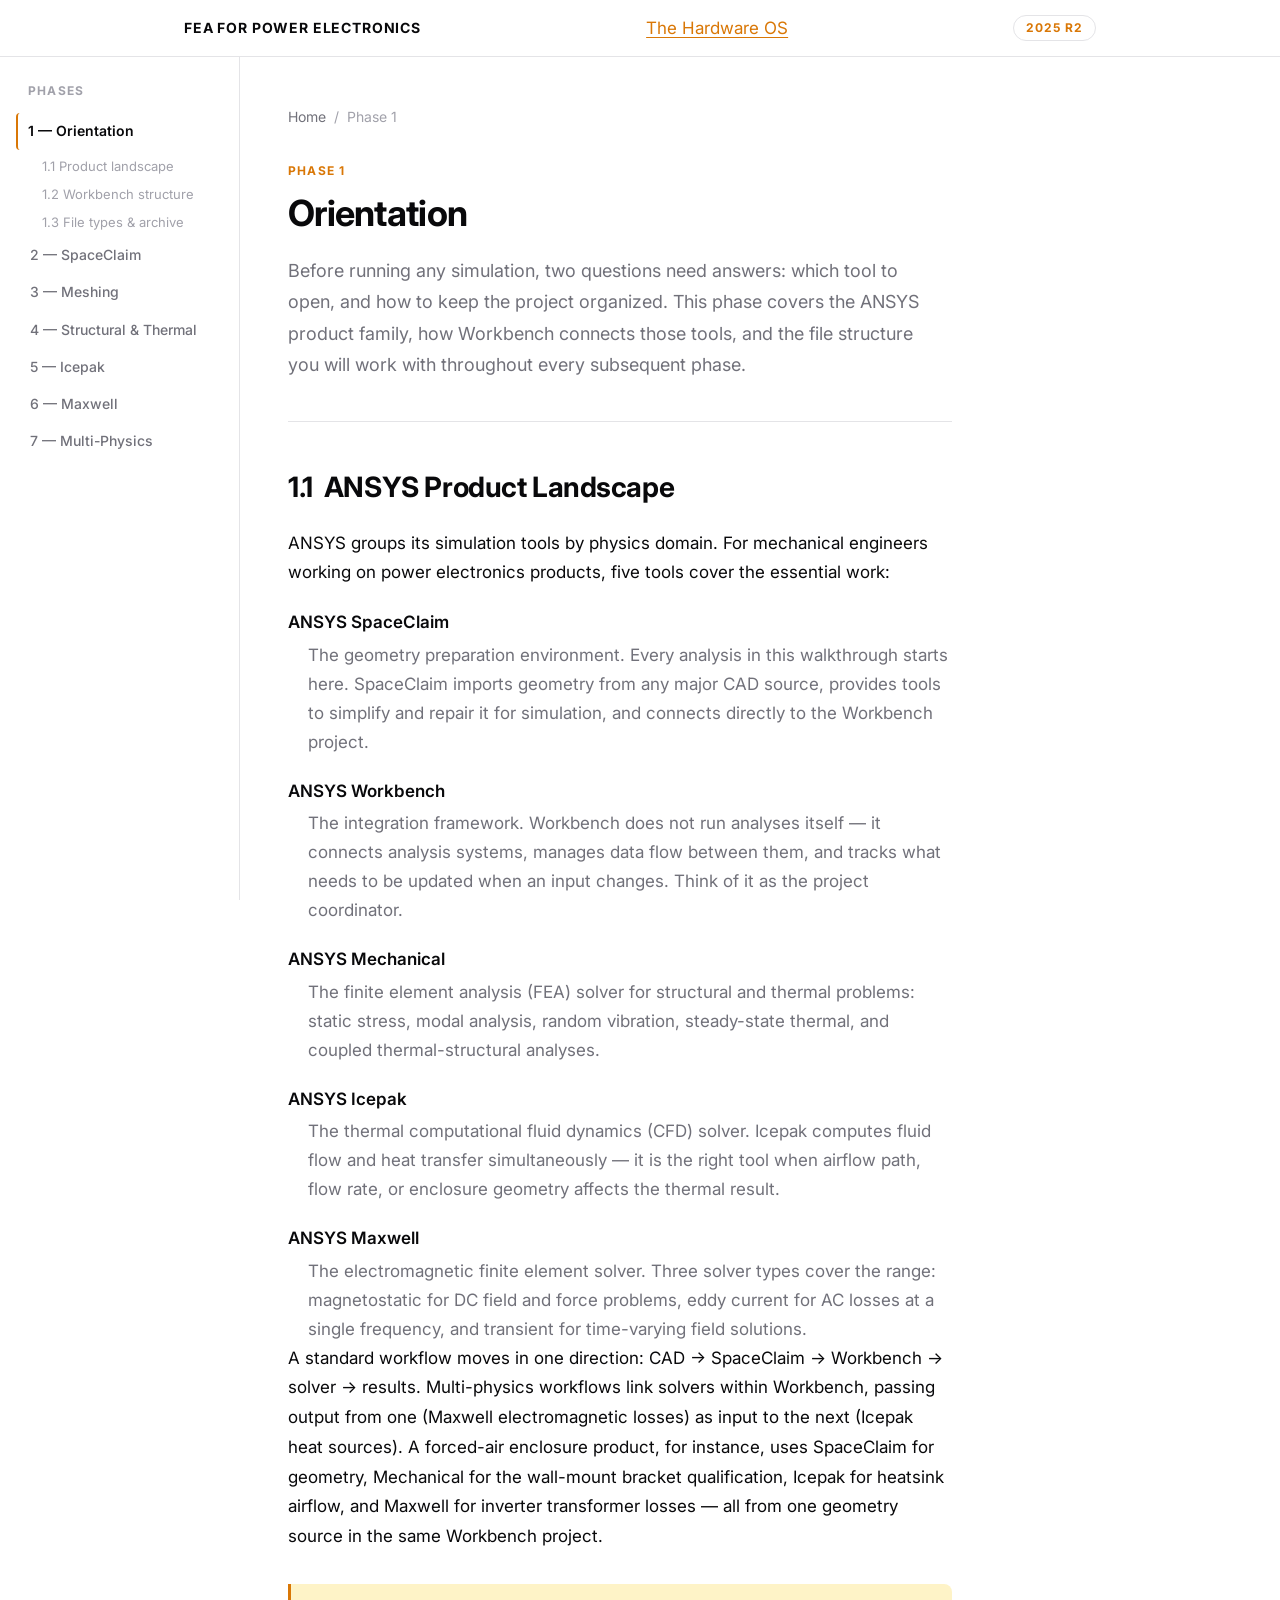
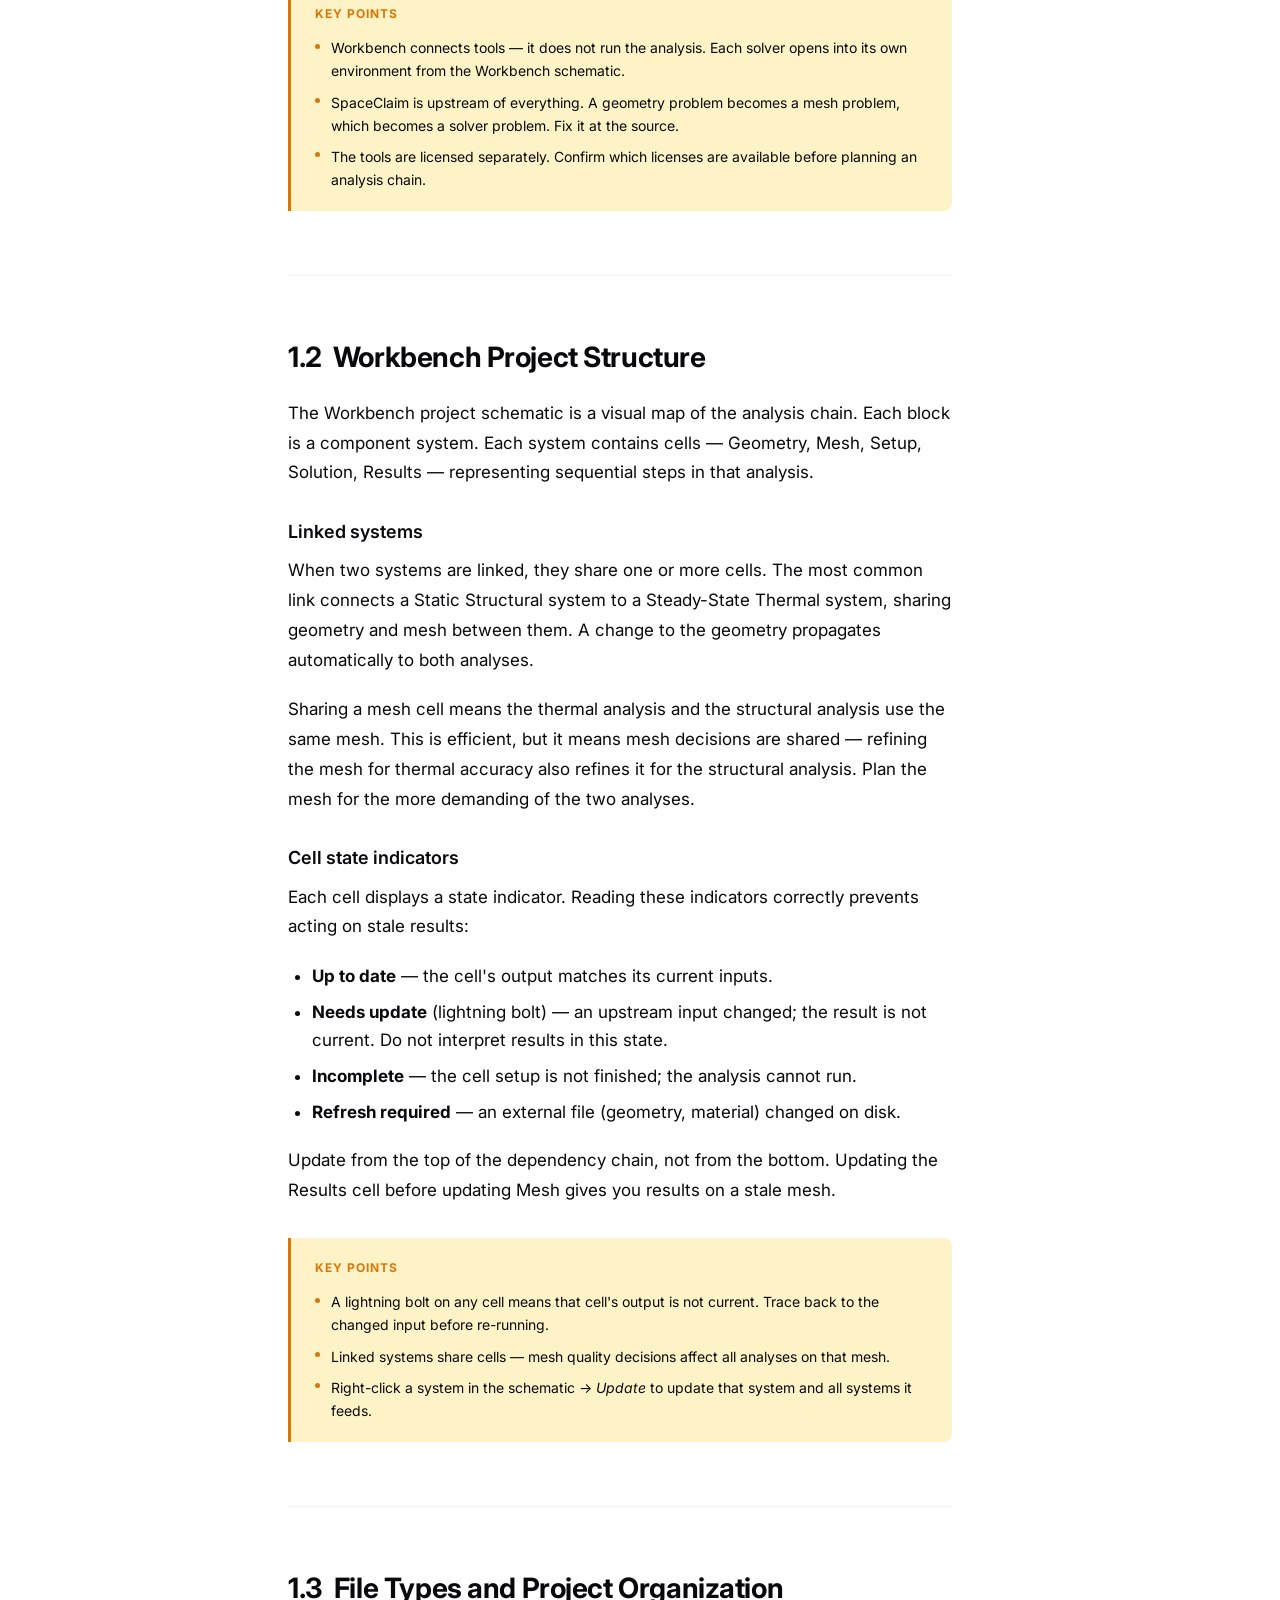
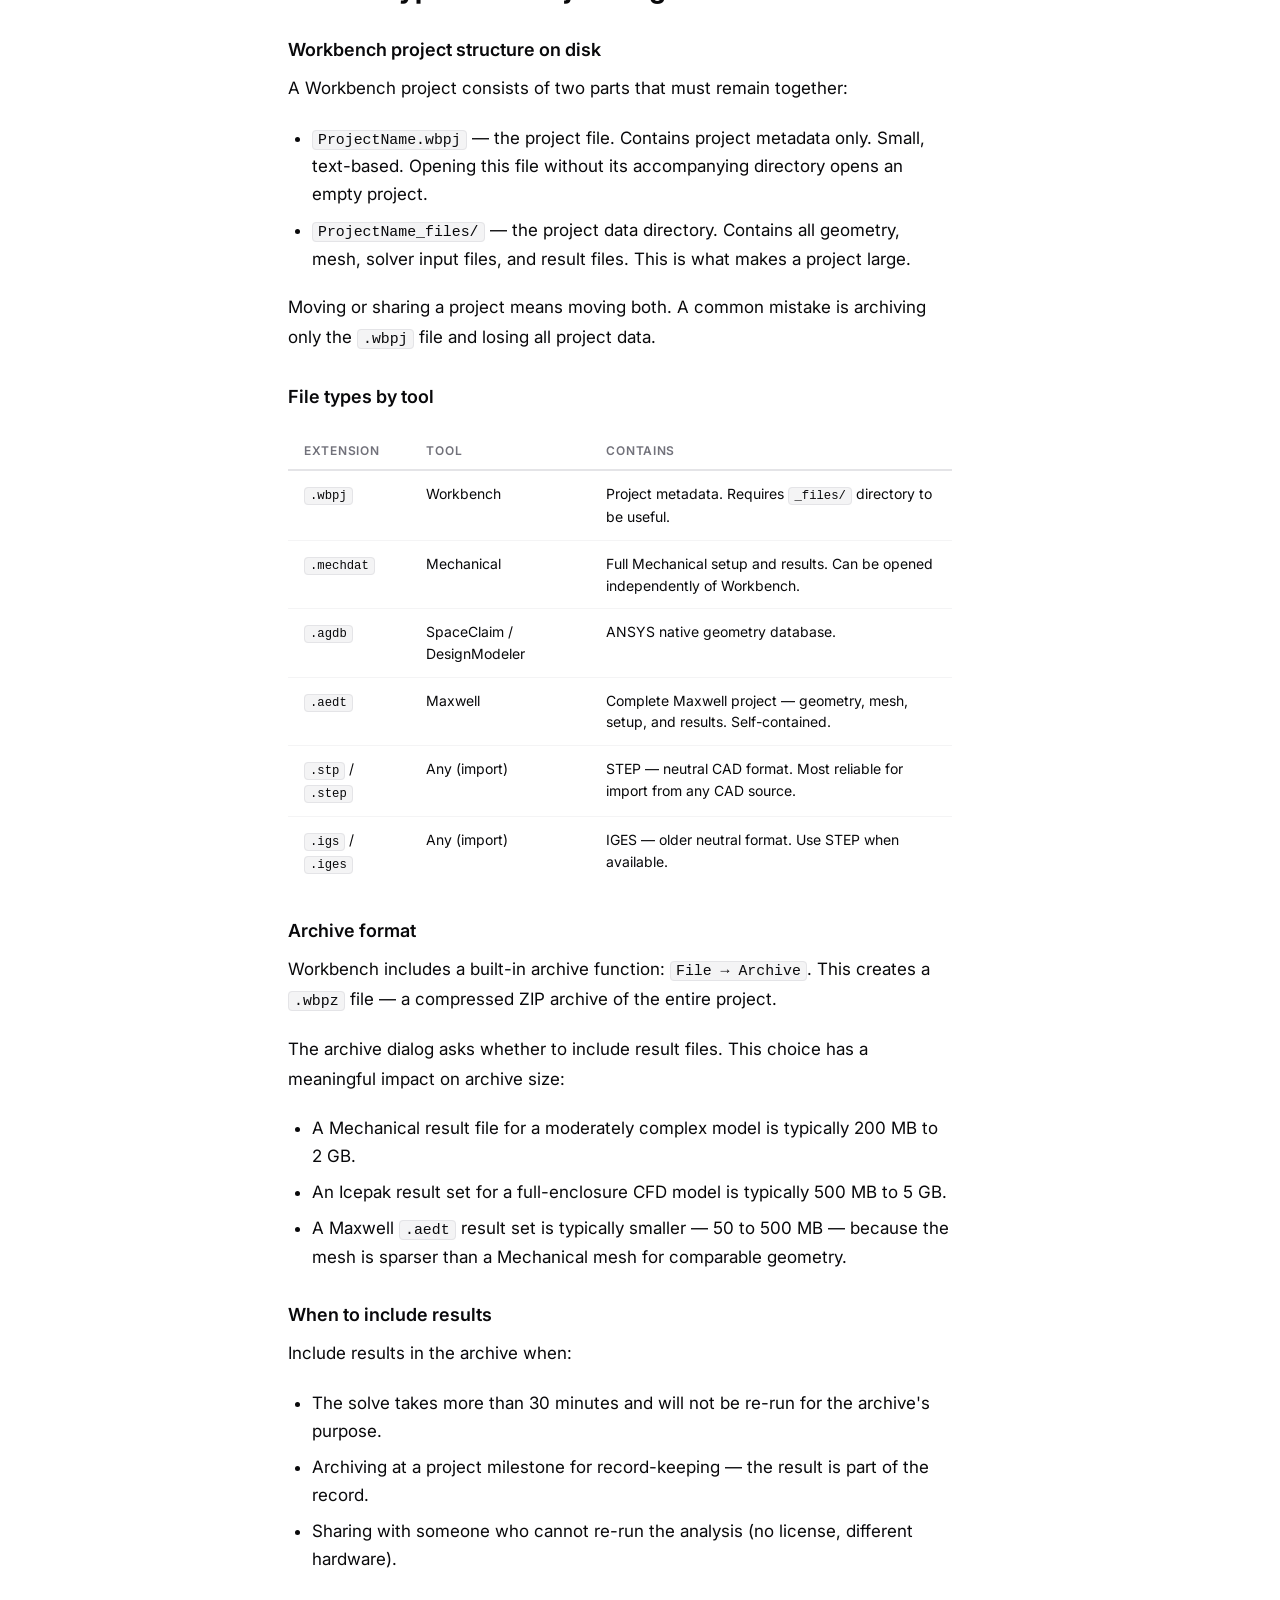
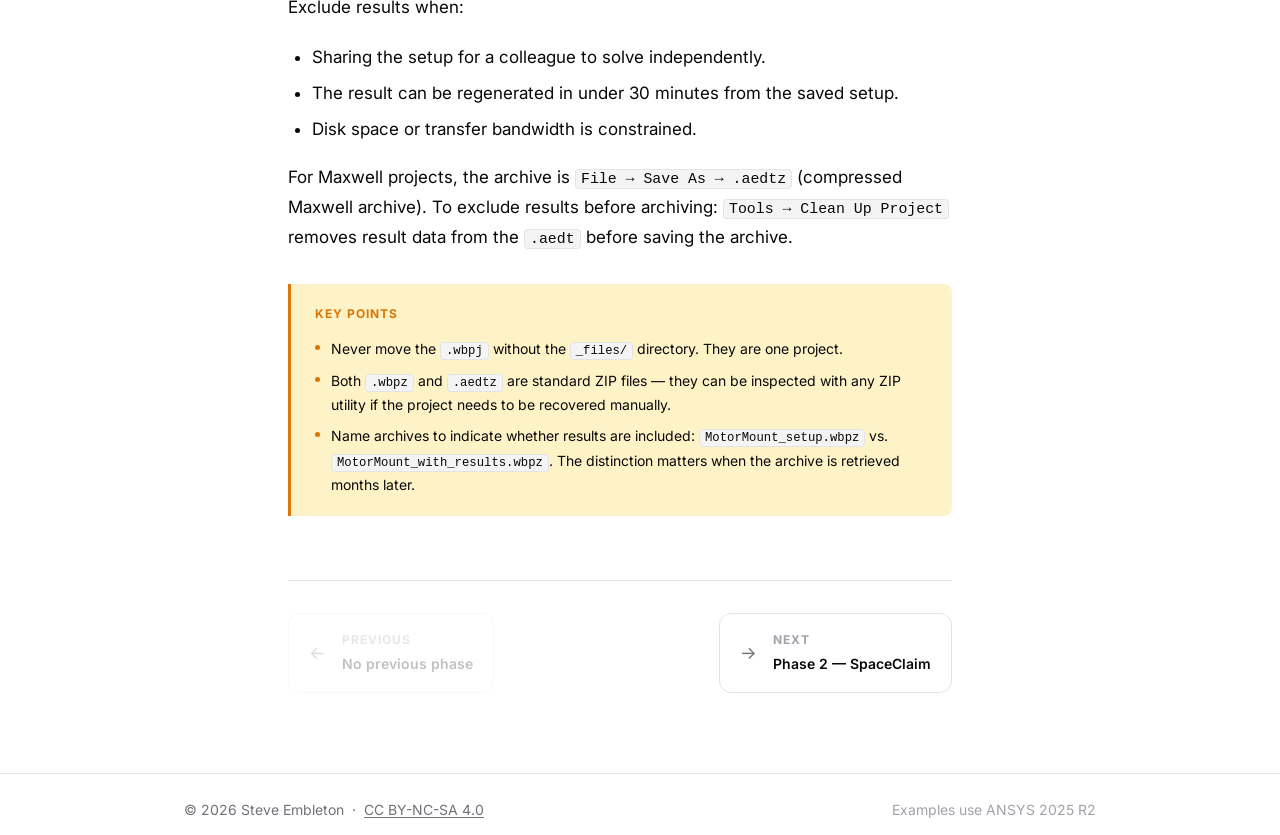
==== commit 03c684f8: "fix(site): replace corrupted U+FFFD chars with ndash/mdash entities across phases 1-5 and 7 Co-autho" ====
--- a/phase-1/index.html
+++ b/phase-1/index.html
@@ -1,4 +1,4 @@
-<!DOCTYPE html>
+﻿<!DOCTYPE html>
 <html lang="en">
 <head>
   <meta charset="UTF-8">
@@ -6,7 +6,7 @@
   <meta name="color-scheme" content="light dark">
   <meta name="description" content="ANSYS tool landscape, Workbench project structure, and file organization for power electronics simulation.">
   <link rel="canonical" href="https://simulation.thehardwareos.com/phase-1/">
-  <title>Phase 1: Orientation � FEA for Power Electronics</title>
+  <title>Phase 1: Orientation &mdash; FEA for Power Electronics</title>
   <link rel="preconnect" href="https://fonts.googleapis.com">
   <link rel="preconnect" href="https://fonts.gstatic.com" crossorigin>
   <link href="https://fonts.googleapis.com/css2?family=Inter:wght@400;500;600;700&display=swap" rel="stylesheet">
@@ -84,7 +84,7 @@
 
           <dt>ANSYS Workbench</dt>
           <dd>
-            The integration framework. Workbench does not run analyses itself � it connects analysis
+            The integration framework. Workbench does not run analyses itself &mdash; it connects analysis
             systems, manages data flow between them, and tracks what needs to be updated when an input
             changes. Think of it as the project coordinator.
           </dd>
@@ -99,7 +99,7 @@
           <dt>ANSYS Icepak</dt>
           <dd>
             The thermal computational fluid dynamics (CFD) solver. Icepak computes fluid flow and heat
-            transfer simultaneously � it is the right tool when airflow path, flow rate, or enclosure
+            transfer simultaneously &mdash; it is the right tool when airflow path, flow rate, or enclosure
             geometry affects the thermal result.
           </dd>
 
@@ -123,7 +123,7 @@
         <aside class="key-points" aria-label="Key points for 1.1">
           <span class="key-points-label">Key points</span>
           <ul>
-            <li>Workbench connects tools � it does not run the analysis. Each solver opens into its
+            <li>Workbench connects tools &mdash; it does not run the analysis. Each solver opens into its
                 own environment from the Workbench schematic.</li>
             <li>SpaceClaim is upstream of everything. A geometry problem becomes a mesh problem,
                 which becomes a solver problem. Fix it at the source.</li>
@@ -139,7 +139,7 @@
 
         <p>
           The Workbench project schematic is a visual map of the analysis chain. Each block is a
-          component system. Each system contains cells � Geometry, Mesh, Setup, Solution, Results �
+          component system. Each system contains cells &mdash; Geometry, Mesh, Setup, Solution, Results &mdash;
           representing sequential steps in that analysis.
         </p>
 
@@ -151,7 +151,7 @@
         </p>
         <p>
           Sharing a mesh cell means the thermal analysis and the structural analysis use the same
-          mesh. This is efficient, but it means mesh decisions are shared � refining the mesh for
+          mesh. This is efficient, but it means mesh decisions are shared &mdash; refining the mesh for
           thermal accuracy also refines it for the structural analysis. Plan the mesh for the more
           demanding of the two analyses.
         </p>
@@ -162,11 +162,11 @@
           on stale results:
         </p>
         <ul>
-          <li><strong>Up to date</strong> � the cell's output matches its current inputs.</li>
-          <li><strong>Needs update</strong> (lightning bolt) � an upstream input changed; the result
+          <li><strong>Up to date</strong> &mdash; the cell's output matches its current inputs.</li>
+          <li><strong>Needs update</strong> (lightning bolt) &mdash; an upstream input changed; the result
               is not current. Do not interpret results in this state.</li>
-          <li><strong>Incomplete</strong> � the cell setup is not finished; the analysis cannot run.</li>
-          <li><strong>Refresh required</strong> � an external file (geometry, material) changed on disk.</li>
+          <li><strong>Incomplete</strong> &mdash; the cell setup is not finished; the analysis cannot run.</li>
+          <li><strong>Refresh required</strong> &mdash; an external file (geometry, material) changed on disk.</li>
         </ul>
         <p>
           Update from the top of the dependency chain, not from the bottom. Updating the Results
@@ -178,7 +178,7 @@
           <ul>
             <li>A lightning bolt on any cell means that cell's output is not current. Trace back to
                 the changed input before re-running.</li>
-            <li>Linked systems share cells � mesh quality decisions affect all analyses on that mesh.</li>
+            <li>Linked systems share cells &mdash; mesh quality decisions affect all analyses on that mesh.</li>
             <li>Right-click a system in the schematic &rarr; <em>Update</em> to update that system
                 and all systems it feeds.</li>
           </ul>
@@ -195,11 +195,11 @@
         </p>
         <ul>
           <li>
-            <code>ProjectName.wbpj</code> � the project file. Contains project metadata only.
+            <code>ProjectName.wbpj</code> &mdash; the project file. Contains project metadata only.
             Small, text-based. Opening this file without its accompanying directory opens an empty project.
           </li>
           <li>
-            <code>ProjectName_files/</code> � the project data directory. Contains all geometry,
+            <code>ProjectName_files/</code> &mdash; the project data directory. Contains all geometry,
             mesh, solver input files, and result files. This is what makes a project large.
           </li>
         </ul>
@@ -236,17 +236,17 @@
             <tr>
               <td><code>.aedt</code></td>
               <td>Maxwell</td>
-              <td>Complete Maxwell project � geometry, mesh, setup, and results. Self-contained.</td>
+              <td>Complete Maxwell project &mdash; geometry, mesh, setup, and results. Self-contained.</td>
             </tr>
             <tr>
               <td><code>.stp</code> / <code>.step</code></td>
               <td>Any (import)</td>
-              <td>STEP � neutral CAD format. Most reliable for import from any CAD source.</td>
+              <td>STEP &mdash; neutral CAD format. Most reliable for import from any CAD source.</td>
             </tr>
             <tr>
               <td><code>.igs</code> / <code>.iges</code></td>
               <td>Any (import)</td>
-              <td>IGES � older neutral format. Use STEP when available.</td>
+              <td>IGES &mdash; older neutral format. Use STEP when available.</td>
             </tr>
           </tbody>
         </table>
@@ -254,7 +254,7 @@
         <h3>Archive format</h3>
         <p>
           Workbench includes a built-in archive function: <code>File &rarr; Archive</code>.
-          This creates a <code>.wbpz</code> file � a compressed ZIP archive of the entire project.
+          This creates a <code>.wbpz</code> file &mdash; a compressed ZIP archive of the entire project.
         </p>
         <p>
           The archive dialog asks whether to include result files. This choice has a meaningful
@@ -269,7 +269,7 @@
             An Icepak result set for a full-enclosure CFD model is typically 500 MB to 5 GB.
           </li>
           <li>
-            A Maxwell <code>.aedt</code> result set is typically smaller � 50 to 500 MB �
+            A Maxwell <code>.aedt</code> result set is typically smaller &mdash; 50 to 500 MB &mdash;
             because the mesh is sparser than a Mechanical mesh for comparable geometry.
           </li>
         </ul>
@@ -280,7 +280,7 @@
         </p>
         <ul>
           <li>The solve takes more than 30 minutes and will not be re-run for the archive's purpose.</li>
-          <li>Archiving at a project milestone for record-keeping � the result is part of the record.</li>
+          <li>Archiving at a project milestone for record-keeping &mdash; the result is part of the record.</li>
           <li>Sharing with someone who cannot re-run the analysis (no license, different hardware).</li>
         </ul>
         <p>
@@ -304,7 +304,7 @@
           <ul>
             <li>Never move the <code>.wbpj</code> without the <code>_files/</code> directory.
                 They are one project.</li>
-            <li>Both <code>.wbpz</code> and <code>.aedtz</code> are standard ZIP files �
+            <li>Both <code>.wbpz</code> and <code>.aedtz</code> are standard ZIP files &mdash;
                 they can be inspected with any ZIP utility if the project needs to be recovered
                 manually.</li>
             <li>Name archives to indicate whether results are included:
--- a/assets/css/style.css
+++ b/assets/css/style.css
@@ -911,6 +911,55 @@
 .footer-note { color: var(--c-text-subtle); }
 
 /* --------------------------------------------------------------------------
+   Learning Hub references
+   Placed after phase content, before phase-nav. Visually subordinate —
+   footnote weight, not a call-to-action.
+   -------------------------------------------------------------------------- */
+.hub-ref {
+  border-left: 2px solid var(--c-border);
+  padding: var(--s-3) 0 var(--s-3) var(--s-5);
+  margin-top: var(--s-10);
+}
+
+.hub-ref__label {
+  font-size: var(--t-xs);
+  font-weight: 700;
+  letter-spacing: 0.08em;
+  text-transform: uppercase;
+  color: var(--c-text-muted);
+  display: block;
+  margin-bottom: var(--s-3);
+}
+
+.hub-ref__list {
+  list-style: none;
+  margin: 0;
+  padding: 0;
+  display: flex;
+  flex-direction: column;
+  gap: var(--s-2);
+}
+
+.hub-ref__list li {
+  font-size: var(--t-sm);
+  line-height: 1.5;
+}
+
+.hub-ref__list a {
+  color: var(--c-text-muted);
+  text-decoration-thickness: 1px;
+  text-underline-offset: 2px;
+}
+
+.hub-ref__list a:hover { color: var(--c-accent); }
+
+.hub-ref__meta {
+  font-size: var(--t-xs);
+  color: var(--c-text-subtle);
+  margin-left: var(--s-2);
+}
+
+/* --------------------------------------------------------------------------
    Responsive
    -------------------------------------------------------------------------- */
 @media (min-width: 600px) {
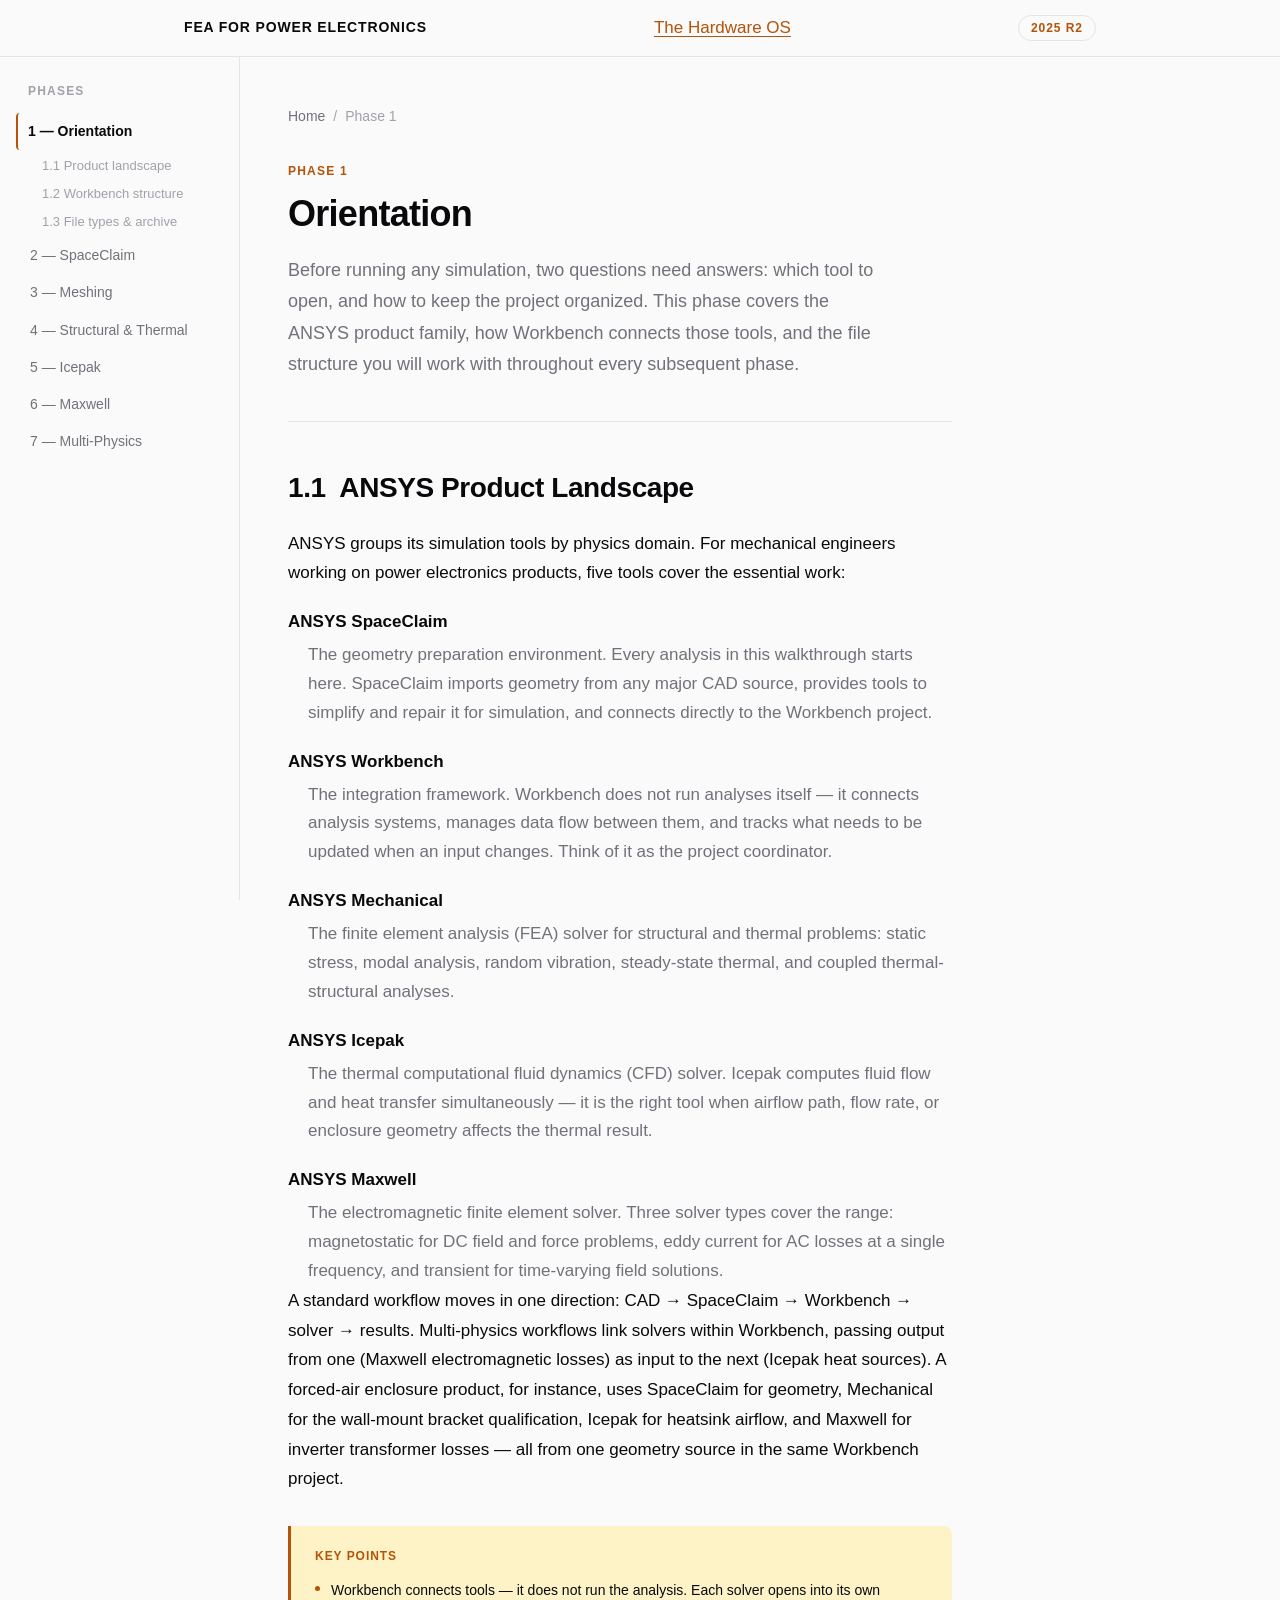
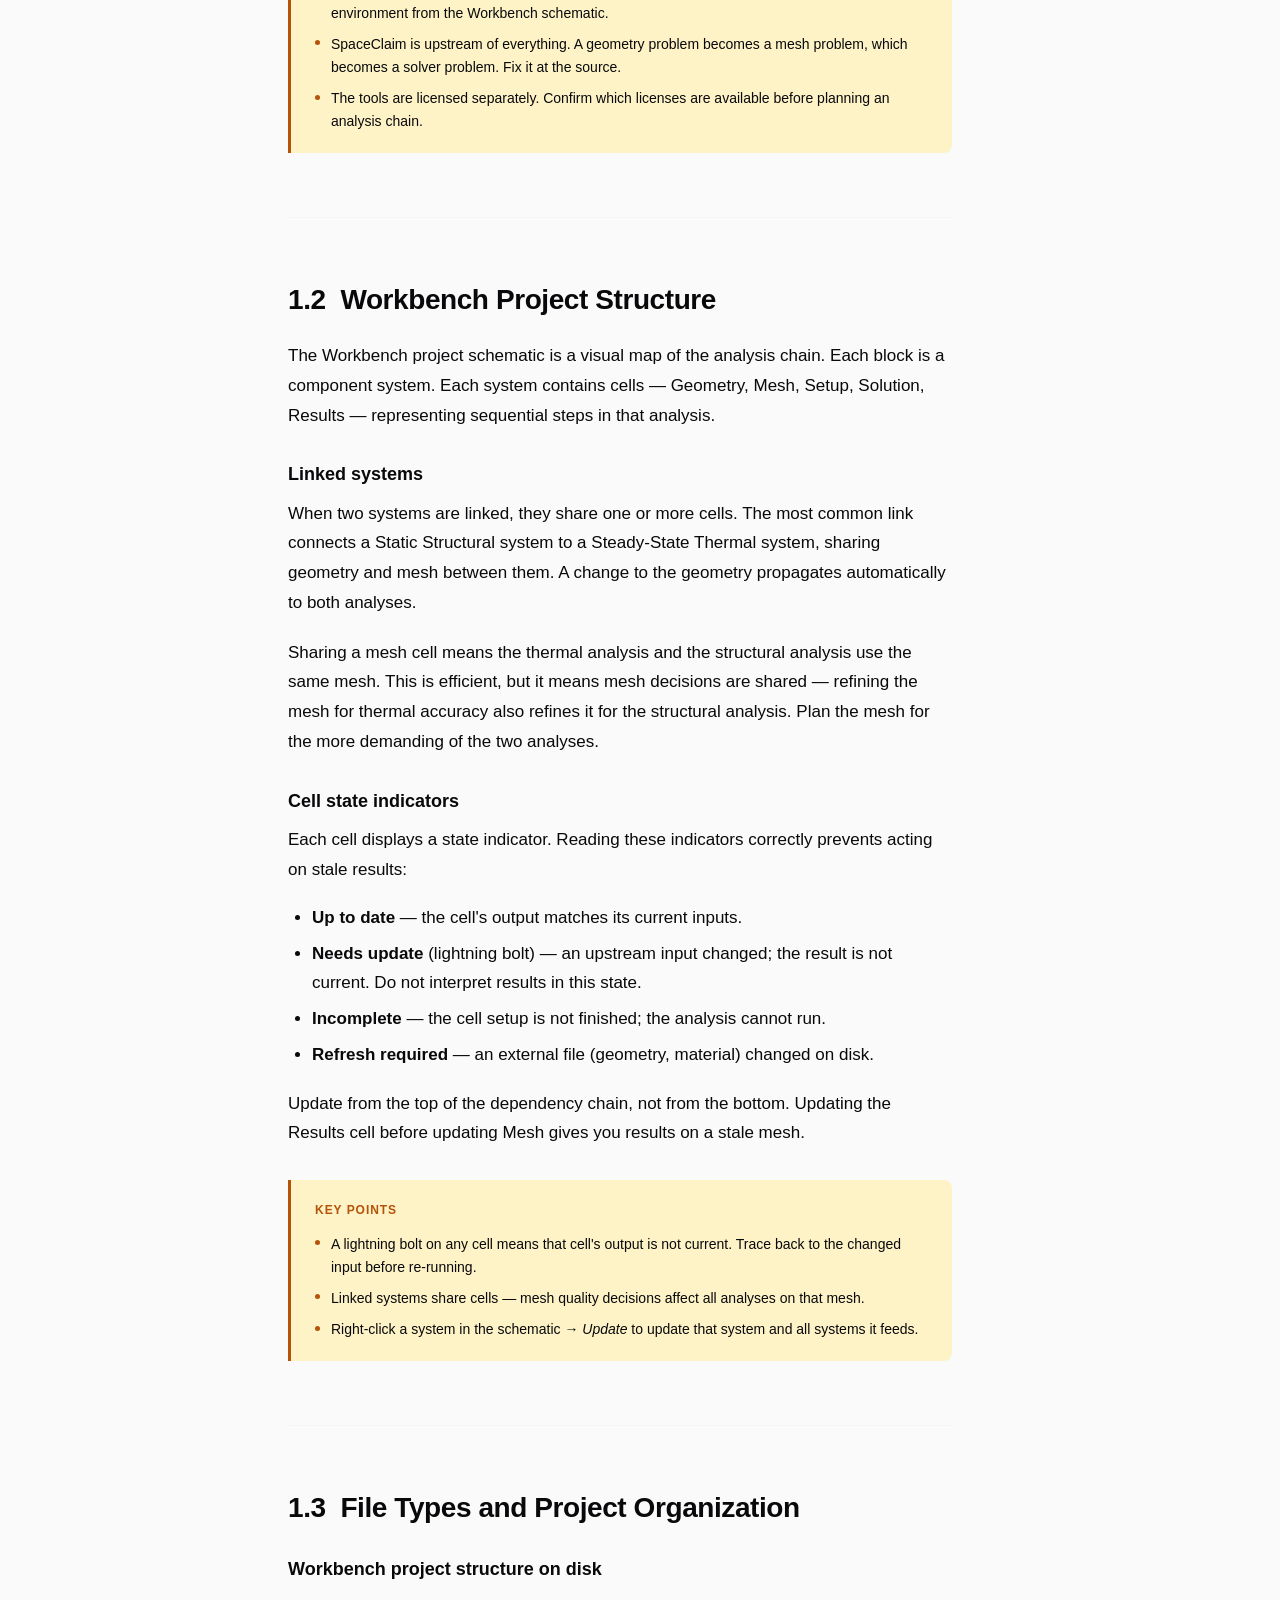
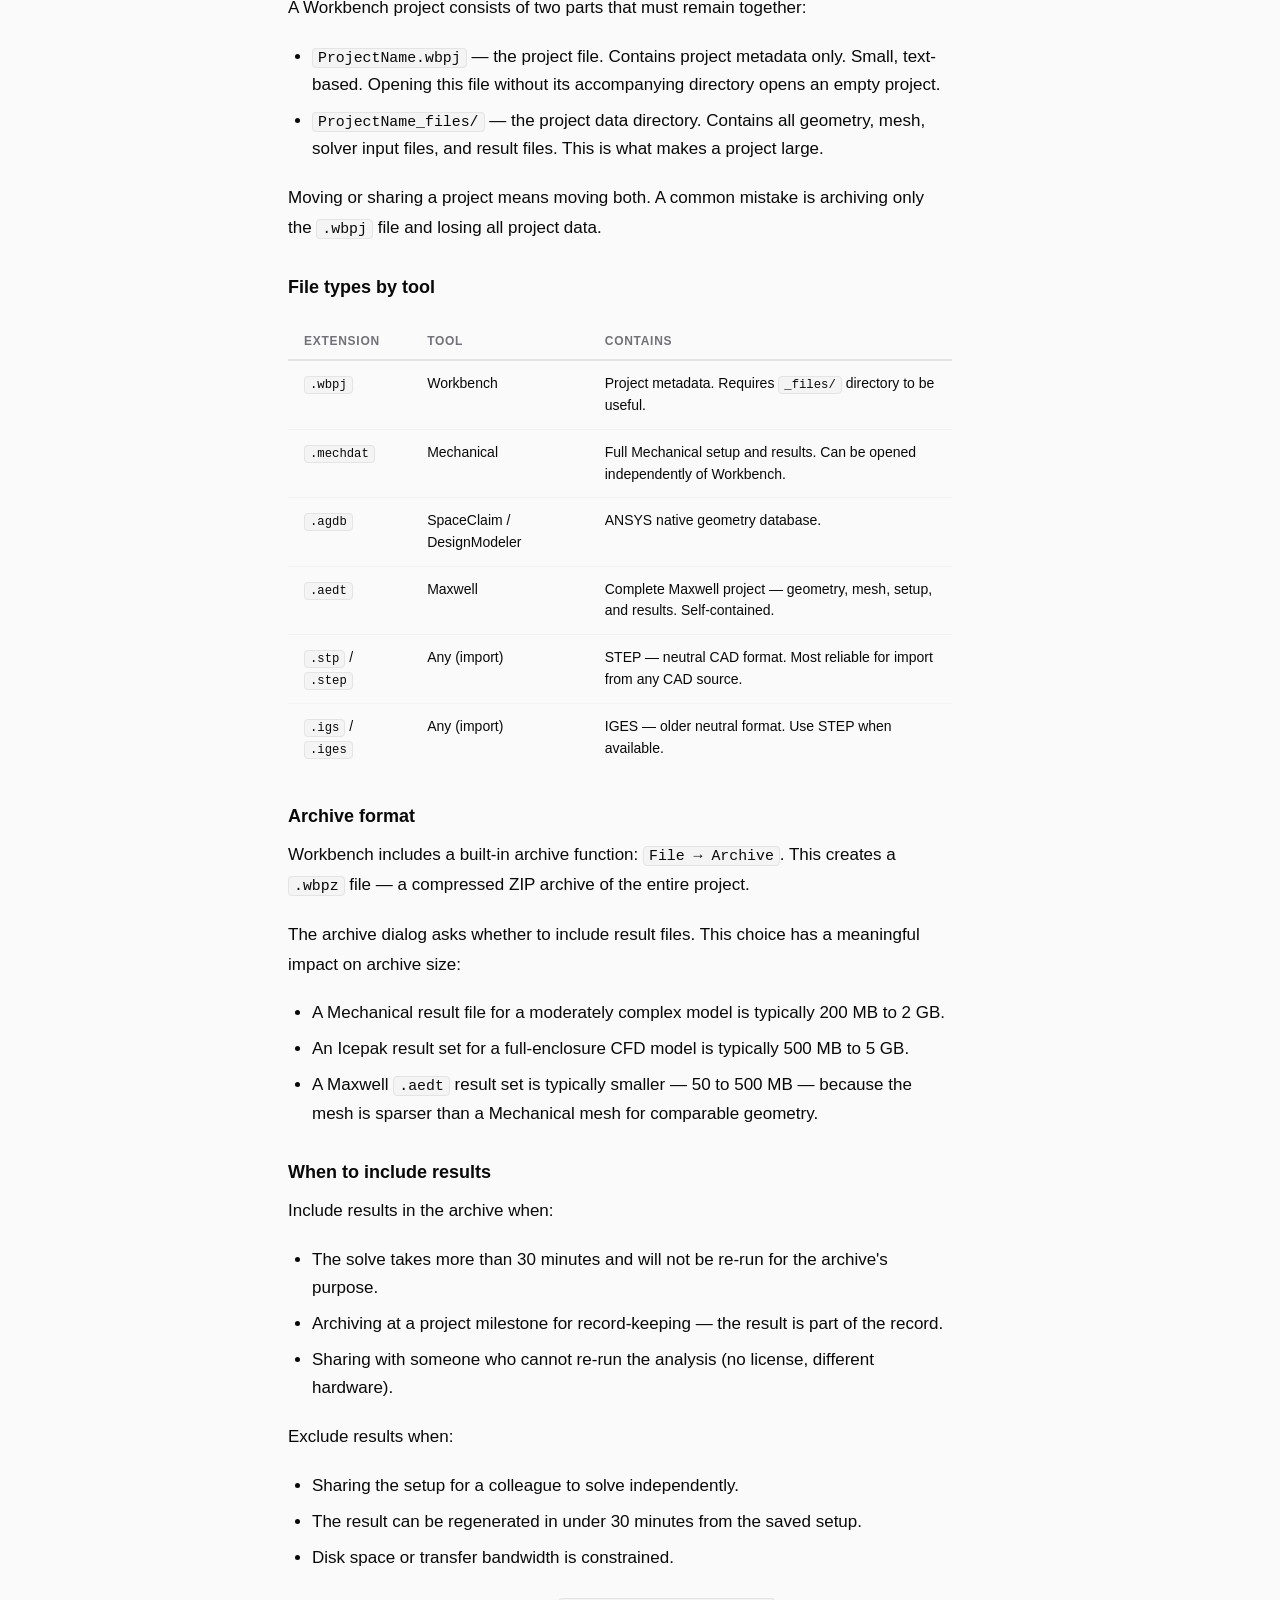
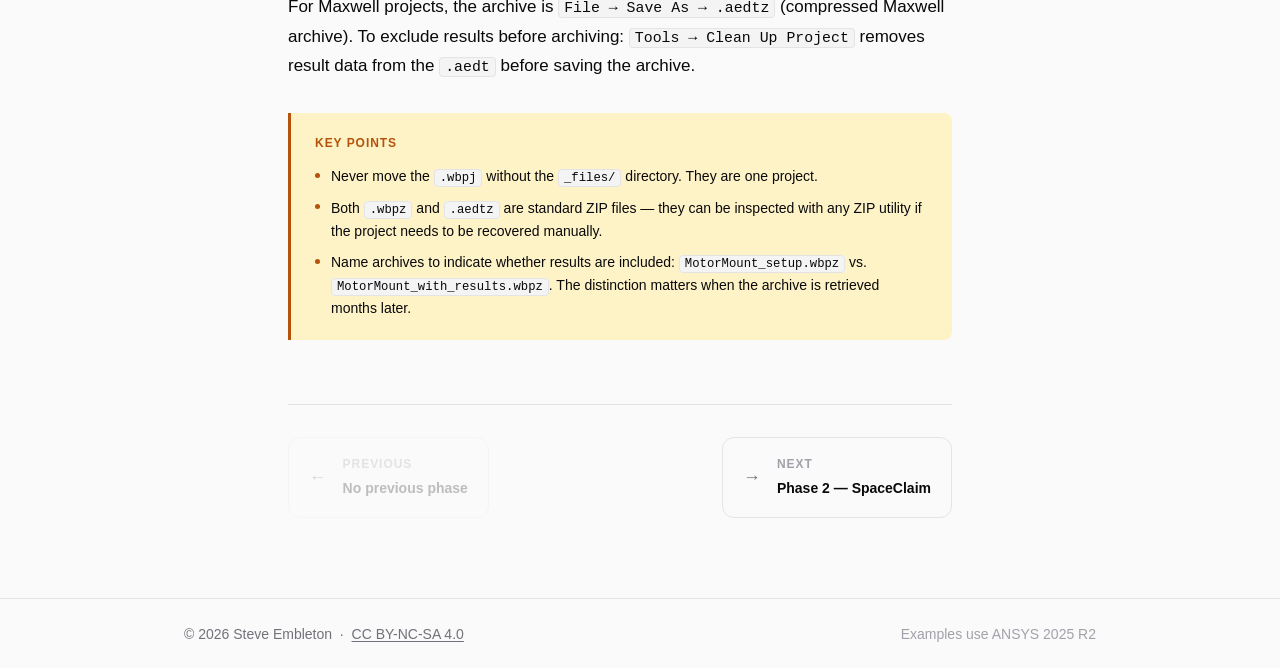
==== commit 94d77f87: "style: remove Google Fonts, use system Helvetica" ====
--- a/phase-1/index.html
+++ b/phase-1/index.html
@@ -1,4 +1,4 @@
-﻿<!DOCTYPE html>
+<!DOCTYPE html>
 <html lang="en">
 <head>
   <meta charset="UTF-8">
@@ -6,11 +6,7 @@
   <meta name="color-scheme" content="light dark">
   <meta name="description" content="ANSYS tool landscape, Workbench project structure, and file organization for power electronics simulation.">
   <link rel="canonical" href="https://simulation.thehardwareos.com/phase-1/">
-  <title>Phase 1: Orientation &mdash; FEA for Power Electronics</title>
-  <link rel="preconnect" href="https://fonts.googleapis.com">
-  <link rel="preconnect" href="https://fonts.gstatic.com" crossorigin>
-  <link href="https://fonts.googleapis.com/css2?family=Inter:wght@400;500;600;700&display=swap" rel="stylesheet">
-  <link rel="stylesheet" href="../assets/css/style.css">
+  <title>Phase 1: Orientation &mdash; FEA for Power Electronics</title>  <link rel="stylesheet" href="../assets/css/style.css">
 </head>
 <body>
 
--- a/assets/css/style.css
+++ b/assets/css/style.css
@@ -1,979 +1,1016 @@
-/* ==========================================================================
-   FEA for Power Electronics
-   ansys_pe_web | ANSYS 2025 R2
-   Design: unified surface — DEC-003
-   ========================================================================== */
-
-@import url('https://fonts.googleapis.com/css2?family=Inter:wght@400;500;600;700&display=swap');
-
-/* --------------------------------------------------------------------------
-   Custom properties — light mode
-   -------------------------------------------------------------------------- */
-:root {
-  color-scheme: light dark;
-
-  /* Single surface — sidebar and content share this */
-  --c-bg:           #FFFFFF;
-  --c-surface:      #FFFFFF;
-
-  --c-border:       #E4E4E7;   /* zinc-200 */
-  --c-border-light: #F4F4F5;   /* zinc-100 */
-
-  --c-text:         #09090B;   /* zinc-950 — primary text, headings, body */
-  --c-text-muted:   #71717A;   /* zinc-500 — nav labels, captions */
-  --c-text-subtle:  #A1A1AA;   /* zinc-400 — unavailable phases, placeholders */
-
-  --c-primary:      #09090B;   /* same as text — header uses this */
-  --c-accent:       #D97706;   /* amber-600 */
-  --c-accent-hover: #B45309;   /* amber-700 */
-  --c-accent-dim:   #FEF3C7;   /* amber-100 — callout bg only */
-
-  --font:      'Inter', system-ui, -apple-system, sans-serif;
-  --font-mono: 'Cascadia Code', 'Fira Code', 'Consolas', monospace;
-
-  --t-xs:   0.75rem;
-  --t-sm:   0.875rem;
-  --t-base: 1.0625rem;
-  --t-lg:   1.125rem;
-  --t-xl:   1.375rem;
-  --t-2xl:  1.75rem;
-  --t-3xl:  2.25rem;
-  --t-4xl:  3rem;
-
-  --s-1:  0.25rem;  --s-2:  0.5rem;   --s-3:  0.75rem;
-  --s-4:  1rem;     --s-5:  1.25rem;  --s-6:  1.5rem;
-  --s-8:  2rem;     --s-10: 2.5rem;   --s-12: 3rem;
-  --s-16: 4rem;     --s-20: 5rem;     --s-24: 6rem;
-
-  --max-w:    960px;
-  --r-sm:     4px;  --r: 8px;  --r-lg: 12px;  --r-xl: 16px;
-
-  --shadow-sm: 0 1px 3px rgba(0,0,0,.06), 0 0 0 1px var(--c-border);
-  --shadow-md: 0 4px 12px rgba(0,0,0,.08), 0 0 0 1px var(--c-border);
-  --shadow-lg: 0 8px 24px rgba(0,0,0,.10), 0 0 0 1px #D4D4D8;
-
-  --header-h: 57px;
-  --sidebar-w: 240px;
-}
-
-/* --------------------------------------------------------------------------
-   Dark mode — designed independently, not derived from light mode
-   -------------------------------------------------------------------------- */
-@media (prefers-color-scheme: dark) {
-  :root {
-    /* Single surface — same dark bg everywhere */
-    --c-bg:           #09090B;   /* zinc-950 */
-    --c-surface:      #09090B;   /* same — no second surface */
-
-    --c-border:       #27272A;   /* zinc-800 */
-    --c-border-light: #18181B;   /* zinc-900 */
-
-    --c-text:         #FAFAFA;   /* zinc-50 — bright, readable */
-    --c-text-muted:   #A1A1AA;   /* zinc-400 — nav, secondary */
-    --c-text-subtle:  #52525B;   /* zinc-600 — unavailable, placeholder */
-
-    --c-primary:      #09090B;
-    --c-accent:       #F59E0B;   /* amber-400 — readable on dark */
-    --c-accent-hover: #D97706;   /* amber-500 */
-    --c-accent-dim:   rgba(245,158,11,0.08);
-
-    --shadow-sm: 0 1px 3px rgba(0,0,0,.4), 0 0 0 1px var(--c-border);
-    --shadow-md: 0 4px 12px rgba(0,0,0,.5), 0 0 0 1px var(--c-border);
-    --shadow-lg: 0 8px 24px rgba(0,0,0,.6), 0 0 0 1px var(--c-border);
-  }
-}
-
-/* --------------------------------------------------------------------------
-   Reset
-   -------------------------------------------------------------------------- */
-*, *::before, *::after { box-sizing: border-box; margin: 0; padding: 0; }
-
-html { font-size: 16px; -webkit-text-size-adjust: 100%; }
-
-body {
-  font-family: var(--font);
-  font-size: var(--t-base);
-  line-height: 1.7;
-  color: var(--c-text);
-  background: var(--c-bg);
-  -webkit-font-smoothing: antialiased;
-  min-height: 100vh;
-  display: flex;
-  flex-direction: column;
-}
-
-img { display: block; max-width: 100%; height: auto; }
-a { color: var(--c-accent); text-decoration-thickness: 1px; text-underline-offset: 3px; }
-a:hover { color: var(--c-accent-hover); }
-
-/* --------------------------------------------------------------------------
-   Shared layout
-   -------------------------------------------------------------------------- */
-.container {
-  width: 100%;
-  max-width: var(--max-w);
-  margin-inline: auto;
-  padding-inline: var(--s-6);
-}
-
-/* --------------------------------------------------------------------------
-   Header — unified surface, border-only separation
-   -------------------------------------------------------------------------- */
-.site-header {
-  position: sticky;
-  top: 0;
-  z-index: 100;
-  height: var(--header-h);
-  background: var(--c-bg);
-  border-bottom: 1px solid var(--c-border);
-}
-
-.site-header .container {
-  display: flex;
-  align-items: center;
-  justify-content: space-between;
-  height: 100%;
-}
-
-.site-logo {
-  font-size: var(--t-sm);
-  font-weight: 700;
-  letter-spacing: 0.06em;
-  text-transform: uppercase;
-  color: var(--c-text);
-  text-decoration: none;
-}
-.site-logo:hover { color: var(--c-accent); }
-
-.version-pill {
-  font-size: var(--t-xs);
-  font-weight: 700;
-  letter-spacing: 0.08em;
-  text-transform: uppercase;
-  color: var(--c-accent);
-  border: 1px solid var(--c-border);
-  border-radius: 999px;
-  padding: 2px var(--s-3);
-}
-
-/* --------------------------------------------------------------------------
-   Hero — landing page
-   Unified surface: no background-color override, just generous padding + border
-   -------------------------------------------------------------------------- */
-.hero {
-  padding-block: var(--s-20) var(--s-16);
-  border-bottom: 1px solid var(--c-border);
-}
-
-.hero h1 {
-  font-size: clamp(var(--t-3xl), 5.5vw, var(--t-4xl));
-  font-weight: 700;
-  line-height: 1.1;
-  letter-spacing: -0.03em;
-  color: var(--c-text);
-  margin-bottom: var(--s-5);
-  max-width: 18ch;
-}
-
-.hero-description {
-  font-size: var(--t-lg);
-  line-height: 1.75;
-  color: var(--c-text-muted);
-  max-width: 58ch;
-}
-
-/* --------------------------------------------------------------------------
-   Landing page: curriculum grid
-   -------------------------------------------------------------------------- */
-main { flex: 1; padding-block: var(--s-16); }
-
-.sect-header { margin-bottom: var(--s-10); }
-
-.sect-label {
-  font-size: var(--t-xs);
-  font-weight: 700;
-  letter-spacing: 0.1em;
-  text-transform: uppercase;
-  color: var(--c-accent);
-  display: block;
-  margin-bottom: var(--s-3);
-}
-
-.sect-header h2 {
-  font-size: var(--t-2xl);
-  font-weight: 700;
-  letter-spacing: -0.02em;
-  color: var(--c-text);
-  margin-bottom: var(--s-3);
-  line-height: 1.2;
-}
-
-.sect-header p {
-  font-size: var(--t-base);
-  color: var(--c-text-muted);
-  max-width: 60ch;
-  line-height: 1.7;
-}
-
-.curriculum-grid {
-  list-style: none;
-  display: grid;
-  gap: var(--s-4);
-}
-
-.curriculum-card {
-  border: 1px solid var(--c-border);
-  border-radius: var(--r-xl);
-  padding: var(--s-6) var(--s-8);
-  display: flex;
-  flex-direction: column;
-  gap: var(--s-2);
-  transition: border-color 0.15s;
-}
-
-.curriculum-card:has(.card-cta):hover {
-  border-color: var(--c-text-muted);
-}
-
-.card-section-label {
-  font-size: var(--t-xs);
-  font-weight: 700;
-  letter-spacing: 0.1em;
-  text-transform: uppercase;
-  color: var(--c-text-subtle);
-}
-
-.curriculum-card h3 {
-  font-size: var(--t-xl);
-  font-weight: 700;
-  letter-spacing: -0.01em;
-  color: var(--c-text);
-  line-height: 1.3;
-}
-
-.curriculum-card p {
-  font-size: var(--t-sm);
-  color: var(--c-text-muted);
-  line-height: 1.7;
-  flex: 1;
-  margin-top: var(--s-1);
-}
-
-.card-tags {
-  list-style: none;
-  display: flex;
-  flex-wrap: wrap;
-  gap: var(--s-2);
-  margin-top: var(--s-2);
-}
-
-.tag {
-  font-size: var(--t-xs);
-  font-weight: 500;
-  color: var(--c-text-subtle);
-  border: 1px solid var(--c-border);
-  border-radius: var(--r-sm);
-  padding: 2px var(--s-3);
-}
-
-.card-cta {
-  display: inline-flex;
-  align-items: center;
-  gap: var(--s-2);
-  margin-top: var(--s-3);
-  font-size: var(--t-sm);
-  font-weight: 600;
-  color: var(--c-accent);
-  text-decoration: none;
-  padding-top: var(--s-3);
-  border-top: 1px solid var(--c-border-light);
-}
-.card-cta:hover { color: var(--c-accent-hover); }
-
-/* --------------------------------------------------------------------------
-   Content page layout
-   -------------------------------------------------------------------------- */
-.page-wrap {
-  display: flex;
-  flex: 1;
-  min-height: 0;
-}
-
-/* --------------------------------------------------------------------------
-   Sidebar — unified surface, border-only separation
-   -------------------------------------------------------------------------- */
-.sidebar {
-  width: var(--sidebar-w);
-  flex-shrink: 0;
-  background: var(--c-bg);        /* same as page — no separate surface */
-  border-right: 1px solid var(--c-border);
-  position: sticky;
-  top: var(--header-h);
-  height: calc(100vh - var(--header-h));
-  overflow-y: auto;
-  padding: var(--s-6) var(--s-4);
-}
-
-.sidebar-label {
-  font-size: var(--t-xs);
-  font-weight: 700;
-  letter-spacing: 0.1em;
-  text-transform: uppercase;
-  color: var(--c-text-subtle);
-  padding: 0 var(--s-3);
-  margin-bottom: var(--s-3);
-  display: block;
-}
-
-.nav-phases {
-  list-style: none;
-  display: flex;
-  flex-direction: column;
-  gap: 1px;
-}
-
-.nav-phase > a,
-.nav-phase > span {
-  display: block;
-  padding: var(--s-2) var(--s-3);
-  border-radius: var(--r-sm);
-  font-size: var(--t-sm);
-  font-weight: 500;
-  color: var(--c-text-muted);
-  text-decoration: none;
-  line-height: 1.45;
-  border-left: 2px solid transparent;
-  transition: color 0.12s;
-}
-
-.nav-phase > a:hover { color: var(--c-text); }
-
-.nav-phase.is-active > a {
-  border-left-color: var(--c-accent);
-  color: var(--c-text);
-  font-weight: 600;
-  padding-left: calc(var(--s-3) - 2px);
-}
-
-.nav-phase > span {
-  color: var(--c-text-subtle);
-  cursor: default;
-  font-style: italic;
-}
-
-.nav-sub {
-  list-style: none;
-  display: flex;
-  flex-direction: column;
-  margin-top: 2px;
-  margin-left: calc(var(--s-3) + 6px);
-}
-
-.nav-sub a {
-  display: block;
-  padding: 3px var(--s-2);
-  font-size: 0.8125rem;
-  color: var(--c-text-subtle);
-  text-decoration: none;
-  border-radius: var(--r-sm);
-  transition: color 0.12s;
-}
-.nav-sub a:hover { color: var(--c-text-muted); }
-
-/* --------------------------------------------------------------------------
-   Content main
-   -------------------------------------------------------------------------- */
-.content-main {
-  flex: 1;
-  min-width: 0;
-  padding: var(--s-12) var(--s-12) var(--s-20);
-  max-width: 760px;
-}
-
-.breadcrumb {
-  display: flex;
-  align-items: center;
-  gap: var(--s-2);
-  font-size: var(--t-sm);
-  color: var(--c-text-subtle);
-  margin-bottom: var(--s-8);
-}
-
-.breadcrumb a { color: var(--c-text-muted); text-decoration: none; }
-.breadcrumb a:hover { color: var(--c-text); }
-.breadcrumb-sep { color: var(--c-text-subtle); }
-
-/* --------------------------------------------------------------------------
-   Phase header
-   -------------------------------------------------------------------------- */
-.phase-header {
-  margin-bottom: var(--s-12);
-  padding-bottom: var(--s-10);
-  border-bottom: 1px solid var(--c-border);
-}
-
-.phase-label {
-  font-size: var(--t-xs);
-  font-weight: 700;
-  letter-spacing: 0.1em;
-  text-transform: uppercase;
-  color: var(--c-accent);
-  display: block;
-  margin-bottom: var(--s-3);
-}
-
-.phase-header h1 {
-  font-size: var(--t-3xl);
-  font-weight: 700;
-  letter-spacing: -0.02em;
-  color: var(--c-text);
-  margin-bottom: var(--s-5);
-  line-height: 1.15;
-}
-
-.phase-intro {
-  font-size: var(--t-lg);
-  color: var(--c-text-muted);
-  line-height: 1.75;
-  max-width: 60ch;
-}
-
-/* --------------------------------------------------------------------------
-   Topic sections
-   -------------------------------------------------------------------------- */
-.topic {
-  margin-bottom: var(--s-16);
-  scroll-margin-top: calc(var(--header-h) + var(--s-6));
-}
-
-.topic + .topic {
-  padding-top: var(--s-16);
-  border-top: 1px solid var(--c-border-light);
-}
-
-.topic h2 {
-  font-size: var(--t-2xl);
-  font-weight: 700;
-  letter-spacing: -0.015em;
-  color: var(--c-text);
-  margin-bottom: var(--s-6);
-  line-height: 1.25;
-}
-
-.topic h3 {
-  font-size: var(--t-lg);
-  font-weight: 600;
-  color: var(--c-text);
-  margin-top: var(--s-8);
-  margin-bottom: var(--s-3);
-  line-height: 1.35;
-}
-
-.topic p {
-  margin-bottom: var(--s-5);
-  line-height: 1.75;
-  color: var(--c-text);
-}
-
-.topic p:last-child { margin-bottom: 0; }
-
-.topic ul, .topic ol {
-  margin: var(--s-3) 0 var(--s-5) var(--s-6);
-  display: flex;
-  flex-direction: column;
-  gap: var(--s-2);
-}
-
-.topic li { line-height: 1.65; color: var(--c-text); }
-
-/* Definition list */
-dl { margin-top: var(--s-4); }
-dt {
-  font-weight: 600;
-  color: var(--c-text);
-  margin-top: var(--s-5);
-  margin-bottom: var(--s-1);
-}
-dt:first-child { margin-top: 0; }
-dd {
-  margin-left: var(--s-5);
-  color: var(--c-text-muted);
-  line-height: 1.7;
-}
-
-/* Inline code */
-code {
-  font-family: var(--font-mono);
-  font-size: 0.875em;
-  background: var(--c-border-light);
-  border: 1px solid var(--c-border);
-  border-radius: var(--r-sm);
-  padding: 1px 5px;
-  color: var(--c-text);
-}
-
-/* Inline images — border for light mode visibility */
-.topic img {
-  border: 1px solid var(--c-border);
-  border-radius: var(--r);
-  margin-block: var(--s-5);
-}
-
-/* Table */
-.data-table {
-  width: 100%;
-  border-collapse: collapse;
-  font-size: var(--t-sm);
-  margin-block: var(--s-6);
-}
-
-.data-table th {
-  text-align: left;
-  font-weight: 600;
-  color: var(--c-text-muted);
-  font-size: var(--t-xs);
-  letter-spacing: 0.06em;
-  text-transform: uppercase;
-  padding: var(--s-2) var(--s-4);
-  border-bottom: 2px solid var(--c-border);
-}
-
-.data-table td {
-  padding: var(--s-3) var(--s-4);
-  border-bottom: 1px solid var(--c-border-light);
-  vertical-align: top;
-  line-height: 1.55;
-  color: var(--c-text);
-}
-
-.data-table tr:last-child td { border-bottom: none; }
-
-/* Key points callout */
-.key-points {
-  background: var(--c-accent-dim);
-  border-left: 3px solid var(--c-accent);
-  border-radius: 0 var(--r) var(--r) 0;
-  padding: var(--s-5) var(--s-6);
-  margin-top: var(--s-8);
-}
-
-.key-points-label {
-  font-size: var(--t-xs);
-  font-weight: 700;
-  letter-spacing: 0.08em;
-  text-transform: uppercase;
-  color: var(--c-accent);
-  display: block;
-  margin-bottom: var(--s-3);
-}
-
-.key-points ul {
-  list-style: none;
-  margin: 0;
-  padding: 0;
-  display: flex;
-  flex-direction: column;
-  gap: var(--s-2);
-}
-
-.key-points li {
-  font-size: var(--t-sm);
-  color: var(--c-text);
-  line-height: 1.65;
-  padding-left: var(--s-4);
-  position: relative;
-}
-
-.key-points li::before {
-  content: '';
-  position: absolute;
-  left: 0;
-  top: 0.55em;
-  width: 5px;
-  height: 5px;
-  border-radius: 50%;
-  background: var(--c-accent);
-}
-
-/* Annotated example note (tier: 3.0–3.9) */
-.example-note {
-  border-left: 3px solid var(--c-text-muted);
-  border-radius: 0 var(--r) var(--r) 0;
-  padding: var(--s-5) var(--s-6);
-  margin-top: var(--s-8);
-  background: var(--c-border-light);
-}
-
-.example-note-label {
-  font-size: var(--t-xs);
-  font-weight: 700;
-  letter-spacing: 0.08em;
-  text-transform: uppercase;
-  color: var(--c-text-muted);
-  display: block;
-  margin-bottom: var(--s-3);
-}
-
-.example-note p {
-  font-size: var(--t-sm);
-  color: var(--c-text);
-  line-height: 1.7;
-  margin-bottom: var(--s-3);
-}
-.example-note p:last-child { margin-bottom: 0; }
-
-/* Citations */
-sup.cite {
-  font-size: 0.7em;
-  color: var(--c-accent);
-  font-weight: 600;
-}
-
-.references {
-  margin-top: var(--s-16);
-  padding-top: var(--s-8);
-  border-top: 1px solid var(--c-border);
-}
-
-.references h2 {
-  font-size: var(--t-xs);
-  font-weight: 700;
-  letter-spacing: 0.08em;
-  text-transform: uppercase;
-  color: var(--c-text-muted);
-  margin-bottom: var(--s-5);
-}
-
-.references ol {
-  margin: 0;
-  padding-left: var(--s-5);
-  display: flex;
-  flex-direction: column;
-  gap: var(--s-3);
-}
-
-.references li {
-  font-size: var(--t-sm);
-  color: var(--c-text-muted);
-  line-height: 1.6;
-}
-
-/* --------------------------------------------------------------------------
-   Phase navigation arrows
-   -------------------------------------------------------------------------- */
-.phase-nav {
-  display: flex;
-  align-items: stretch;
-  justify-content: space-between;
-  gap: var(--s-4);
-  margin-top: var(--s-16);
-  padding-top: var(--s-8);
-  border-top: 1px solid var(--c-border);
-}
-
-.phase-nav-btn {
-  display: flex;
-  align-items: center;
-  gap: var(--s-4);
-  padding: var(--s-4) var(--s-5);
-  border: 1px solid var(--c-border);
-  border-radius: var(--r-lg);
-  text-decoration: none;
-  color: var(--c-text);
-  transition: border-color 0.15s;
-  min-width: 200px;
-}
-
-.phase-nav-btn:hover {
-  border-color: var(--c-text-muted);
-  color: var(--c-text);
-}
-
-.phase-nav-btn.is-prev { flex-direction: row; }
-.phase-nav-btn.is-next { flex-direction: row-reverse; margin-left: auto; }
-.phase-nav-btn.is-disabled { opacity: 0.25; pointer-events: none; }
-
-.nav-arrow { font-size: 1.1rem; color: var(--c-text-muted); line-height: 1; }
-.nav-label { display: flex; flex-direction: column; gap: 2px; }
-.nav-direction {
-  font-size: var(--t-xs);
-  font-weight: 700;
-  letter-spacing: 0.08em;
-  text-transform: uppercase;
-  color: var(--c-text-subtle);
-}
-.nav-title { font-size: var(--t-sm); font-weight: 600; color: var(--c-text); }
-
-/* --------------------------------------------------------------------------
-   Hero — two-column layout (landing page)
-   -------------------------------------------------------------------------- */
-.hero-layout {
-  display: grid;
-  grid-template-columns: 1fr 1fr;
-  gap: var(--s-16);
-  align-items: start;
-}
-
-.hero-narrative p + p { margin-top: var(--s-4); }
-
-.hero-audience {
-  font-size: var(--t-base);
-  color: var(--c-text-subtle);
-  line-height: 1.7;
-  padding-top: var(--s-4);
-  border-top: 1px solid var(--c-border-light);
-  margin-top: var(--s-5);
-}
-
-/* Quick-access panel */
-.hero-quickaccess {
-  padding: var(--s-6);
-  border: 1px solid var(--c-border);
-  border-radius: var(--r-xl);
-  align-self: start;
-}
-
-.quickaccess-label {
-  font-size: var(--t-xs);
-  font-weight: 700;
-  letter-spacing: 0.1em;
-  text-transform: uppercase;
-  color: var(--c-text-muted);
-  display: block;
-  margin-bottom: var(--s-4);
-}
-
-.quickaccess-grid {
-  list-style: none;
-  display: grid;
-  grid-template-columns: 1fr 1fr;
-  gap: var(--s-2);
-}
-
-.quickaccess-grid a {
-  display: block;
-  padding: var(--s-3) var(--s-4);
-  background: var(--c-border-light);
-  border: 1px solid var(--c-border);
-  border-radius: var(--r);
-  font-size: var(--t-sm);
-  font-weight: 500;
-  color: var(--c-text);
-  text-decoration: none;
-  transition: border-color 0.12s, background 0.12s;
-  line-height: 1.4;
-}
-
-.quickaccess-grid a:hover {
-  border-color: var(--c-accent);
-  background: var(--c-accent-dim);
-  color: var(--c-accent-hover);
-}
-
-/* Phase cards — prerequisite note */
-.card-prereq {
-  font-size: var(--t-xs);
-  color: var(--c-text-subtle);
-  margin-top: auto;
-  padding-top: var(--s-3);
-}
-
-/* --------------------------------------------------------------------------
-   Collapsible examples
-   -------------------------------------------------------------------------- */
-.example-block {
-  margin-top: var(--s-8);
-  border: 1px solid var(--c-border);
-  border-radius: var(--r-lg);
-  overflow: hidden;
-}
-
-.example-block summary {
-  display: flex;
-  align-items: center;
-  gap: var(--s-3);
-  padding: var(--s-4) var(--s-6);
-  cursor: pointer;
-  font-size: var(--t-sm);
-  font-weight: 600;
-  color: var(--c-text-muted);
-  background: var(--c-border-light);
-  list-style: none;
-  user-select: none;
-  transition: background 0.12s;
-}
-
-.example-block summary::-webkit-details-marker { display: none; }
-
-.example-block summary::before {
-  content: '+';
-  font-size: 1em;
-  font-weight: 700;
-  line-height: 1;
-  color: var(--c-accent);
-  transition: none;
-  flex-shrink: 0;
-  width: 1em;
-  text-align: center;
-}
-
-details[open] > .example-block summary::before,
-.example-block[open] > summary::before {
-  content: '−';
-  transform: none;
-}
-
-details[open] > summary.example-block,
-details > .example-block summary {
-  /* handled by parent details element */
-}
-
-details > summary.example-summary {
-  display: flex;
-  align-items: center;
-  gap: var(--s-3);
-  padding: var(--s-4) var(--s-6);
-  cursor: pointer;
-  font-size: var(--t-sm);
-  font-weight: 600;
-  color: var(--c-text-muted);
-  background: var(--c-border-light);
-  list-style: none;
-  user-select: none;
-  border: 1px solid var(--c-border);
-  border-radius: var(--r-lg);
-  margin-top: var(--s-8);
-  transition: background 0.12s, border-color 0.12s;
-}
-
-details > summary.example-summary::-webkit-details-marker { display: none; }
-
-details > summary.example-summary::before {
-  content: '+';
-  font-size: 1em;
-  font-weight: 700;
-  line-height: 1;
-  color: var(--c-accent);
-  transition: none;
-  flex-shrink: 0;
-  width: 1em;
-  text-align: center;
-}
-
-details[open] > summary.example-summary::before {
-  content: '−';
-  transform: none;
-}
-
-details > summary.example-summary:hover {
-  border-color: var(--c-text-muted);
-  background: var(--c-bg);
-}
-
-.example-content {
-  padding: var(--s-6);
-  border: 1px solid var(--c-border);
-  border-top: none;
-  border-radius: 0 0 var(--r-lg) var(--r-lg);
-}
-
-.example-content p { margin-bottom: var(--s-4); line-height: 1.75; color: var(--c-text); }
-.example-content ol, .example-content ul {
-  margin: var(--s-3) 0 var(--s-5) var(--s-6);
-  display: flex;
-  flex-direction: column;
-  gap: var(--s-2);
-}
-.example-content li { line-height: 1.65; color: var(--c-text); }
-
-/* --------------------------------------------------------------------------
-   Footer
-   -------------------------------------------------------------------------- */
-.site-footer {
-  background: var(--c-bg);
-  border-top: 1px solid var(--c-border);
-  color: var(--c-text-muted);
-  font-size: var(--t-sm);
-  padding-block: var(--s-6);
-}
-
-.site-footer .container {
-  display: flex;
-  flex-wrap: wrap;
-  align-items: center;
-  justify-content: space-between;
-  gap: var(--s-3);
-}
-
-.footer-license { color: var(--c-text-muted); }
-.footer-license a { color: var(--c-text-muted); text-underline-offset: 2px; }
-.footer-license a:hover { color: var(--c-accent); }
-.footer-note { color: var(--c-text-subtle); }
-
-/* --------------------------------------------------------------------------
-   Learning Hub references
-   Placed after phase content, before phase-nav. Visually subordinate —
-   footnote weight, not a call-to-action.
-   -------------------------------------------------------------------------- */
-.hub-ref {
-  border-left: 2px solid var(--c-border);
-  padding: var(--s-3) 0 var(--s-3) var(--s-5);
-  margin-top: var(--s-10);
-}
-
-.hub-ref__label {
-  font-size: var(--t-xs);
-  font-weight: 700;
-  letter-spacing: 0.08em;
-  text-transform: uppercase;
-  color: var(--c-text-muted);
-  display: block;
-  margin-bottom: var(--s-3);
-}
-
-.hub-ref__list {
-  list-style: none;
-  margin: 0;
-  padding: 0;
-  display: flex;
-  flex-direction: column;
-  gap: var(--s-2);
-}
-
-.hub-ref__list li {
-  font-size: var(--t-sm);
-  line-height: 1.5;
-}
-
-.hub-ref__list a {
-  color: var(--c-text-muted);
-  text-decoration-thickness: 1px;
-  text-underline-offset: 2px;
-}
-
-.hub-ref__list a:hover { color: var(--c-accent); }
-
-.hub-ref__meta {
-  font-size: var(--t-xs);
-  color: var(--c-text-subtle);
-  margin-left: var(--s-2);
-}
-
-/* --------------------------------------------------------------------------
-   Responsive
-   -------------------------------------------------------------------------- */
-@media (min-width: 600px) {
-  .curriculum-grid { grid-template-columns: 1fr 1fr; }
-}
-
-@media (max-width: 780px) {
-  .hero-layout { grid-template-columns: 1fr; gap: var(--s-8); }
-  .quickaccess-grid { grid-template-columns: 1fr 1fr; }
-}
-
-@media (max-width: 860px) {
-  .sidebar { display: none; }
-  .content-main { padding: var(--s-8) var(--s-5) var(--s-12); }
-  .phase-nav { flex-direction: column; }
-  .phase-nav-btn { min-width: unset; }
-}
+/* ==========================================================================
+   FEA for Power Electronics
+   ansys_pe_web | ANSYS 2025 R2
+   Design: unified surface — DEC-003
+   ========================================================================== */
+
+/* System font stack — Helvetica Neue on macOS/iOS, Arial on Windows */
+
+/* --------------------------------------------------------------------------
+   Custom properties — light mode
+   -------------------------------------------------------------------------- */
+:root {
+  color-scheme: light dark;
+
+  /* Single surface — sidebar and content share this */
+  --c-bg:           #FAFAFA;   /* zinc-50 — not pure white, ~19:1 contrast */
+  --c-surface:      #FFFFFF;
+
+  --c-border:       #E4E4E7;   /* zinc-200 */
+  --c-border-light: #F4F4F5;   /* zinc-100 */
+
+  --c-text:         #09090B;   /* zinc-950 — primary text, headings, body */
+  --c-text-muted:   #71717A;   /* zinc-500 — nav labels, captions */
+  --c-text-subtle:  #A1A1AA;   /* zinc-400 — unavailable phases, placeholders */
+
+  --c-primary:      #09090B;   /* same as text — header uses this */
+  --c-accent:       #B45309;   /* amber-700 — 5.8:1 on #FAFAFA, passes WCAG AA */
+  --c-accent-hover: #92400E;   /* amber-800 */
+  --c-accent-dim:   #FEF3C7;   /* amber-100 — callout bg only */
+
+  --font:      "Helvetica Neue", Helvetica, Arial, sans-serif;
+  --font-mono: 'Cascadia Code', 'Fira Code', 'Consolas', monospace;
+
+  --t-xs:   0.75rem;
+  --t-sm:   0.875rem;
+  --t-base: 1.0625rem;
+  --t-lg:   1.125rem;
+  --t-xl:   1.375rem;
+  --t-2xl:  1.75rem;
+  --t-3xl:  2.25rem;
+  --t-4xl:  3rem;
+
+  --s-1:  0.25rem;  --s-2:  0.5rem;   --s-3:  0.75rem;
+  --s-4:  1rem;     --s-5:  1.25rem;  --s-6:  1.5rem;
+  --s-8:  2rem;     --s-10: 2.5rem;   --s-12: 3rem;
+  --s-16: 4rem;     --s-20: 5rem;     --s-24: 6rem;
+
+  --max-w:    960px;
+  --r-sm:     4px;  --r: 8px;  --r-lg: 12px;  --r-xl: 16px;
+
+  --shadow-sm: 0 1px 3px rgba(0,0,0,.06), 0 0 0 1px var(--c-border);
+  --shadow-md: 0 4px 12px rgba(0,0,0,.08), 0 0 0 1px var(--c-border);
+  --shadow-lg: 0 8px 24px rgba(0,0,0,.10), 0 0 0 1px #D4D4D8;
+
+  --header-h: 57px;
+  --sidebar-w: 240px;
+}
+
+/* --------------------------------------------------------------------------
+   Dark mode — designed independently, not derived from light mode
+   -------------------------------------------------------------------------- */
+@media (prefers-color-scheme: dark) {
+  :root {
+    /* Single surface — same dark bg everywhere */
+    --c-bg:           #18181B;   /* zinc-900 — not black, no halation */
+    --c-surface:      #09090B;   /* same — no second surface */
+
+    --c-border:       #27272A;   /* zinc-800 */
+    --c-border-light: #18181B;   /* zinc-900 */
+
+    --c-text:         #D4D4D8;   /* zinc-300 — ~11:1 on zinc-900, no glow */
+    --c-text-muted:   #A1A1AA;   /* zinc-400 — nav, secondary */
+    --c-text-subtle:  #52525B;   /* zinc-600 — unavailable, placeholder */
+
+    --c-primary:      #09090B;
+    --c-accent:       #F59E0B;   /* amber-400 — readable on dark */
+    --c-accent-hover: #D97706;   /* amber-500 */
+    --c-accent-dim:   rgba(245,158,11,0.08);
+
+    --shadow-sm: 0 1px 3px rgba(0,0,0,.4), 0 0 0 1px var(--c-border);
+    --shadow-md: 0 4px 12px rgba(0,0,0,.5), 0 0 0 1px var(--c-border);
+    --shadow-lg: 0 8px 24px rgba(0,0,0,.6), 0 0 0 1px var(--c-border);
+  }
+}
+
+/* --------------------------------------------------------------------------
+   Reset
+   -------------------------------------------------------------------------- */
+*, *::before, *::after { box-sizing: border-box; margin: 0; padding: 0; }
+
+html { font-size: 16px; -webkit-text-size-adjust: 100%; }
+
+body {
+  font-family: var(--font);
+  font-size: var(--t-base);
+  line-height: 1.7;
+  color: var(--c-text);
+  background: var(--c-bg);
+  -webkit-font-smoothing: antialiased;
+  min-height: 100vh;
+  display: flex;
+  flex-direction: column;
+}
+
+img { display: block; max-width: 100%; height: auto; }
+a { color: var(--c-accent); text-decoration-thickness: 1px; text-underline-offset: 3px; }
+a:hover { color: var(--c-accent-hover); }
+
+/* --------------------------------------------------------------------------
+   Shared layout
+   -------------------------------------------------------------------------- */
+.container {
+  width: 100%;
+  max-width: var(--max-w);
+  margin-inline: auto;
+  padding-inline: var(--s-6);
+}
+
+/* --------------------------------------------------------------------------
+   Header — unified surface, border-only separation
+   -------------------------------------------------------------------------- */
+.site-header {
+  position: sticky;
+  top: 0;
+  z-index: 100;
+  height: var(--header-h);
+  background: var(--c-bg);
+  border-bottom: 1px solid var(--c-border);
+}
+
+.site-header .container {
+  display: flex;
+  align-items: center;
+  justify-content: space-between;
+  height: 100%;
+}
+
+.site-logo {
+  font-size: var(--t-sm);
+  font-weight: 700;
+  letter-spacing: 0.06em;
+  text-transform: uppercase;
+  color: var(--c-text);
+  text-decoration: none;
+}
+.site-logo:hover { color: var(--c-accent); }
+
+.version-pill {
+  font-size: var(--t-xs);
+  font-weight: 700;
+  letter-spacing: 0.08em;
+  text-transform: uppercase;
+  color: var(--c-accent);
+  border: 1px solid var(--c-border);
+  border-radius: 999px;
+  padding: 2px var(--s-3);
+}
+
+/* --------------------------------------------------------------------------
+   Hero — landing page
+   Unified surface: no background-color override, just generous padding + border
+   -------------------------------------------------------------------------- */
+.hero {
+  padding-block: var(--s-20) var(--s-16);
+  border-bottom: 1px solid var(--c-border);
+}
+
+.hero h1 {
+  font-size: clamp(var(--t-3xl), 5.5vw, var(--t-4xl));
+  font-weight: 700;
+  line-height: 1.1;
+  letter-spacing: -0.03em;
+  color: var(--c-text);
+  margin-bottom: var(--s-5);
+  max-width: 18ch;
+}
+
+.hero-description {
+  font-size: var(--t-lg);
+  line-height: 1.75;
+  color: var(--c-text-muted);
+  max-width: 58ch;
+}
+
+/* --------------------------------------------------------------------------
+   Landing page: curriculum grid
+   -------------------------------------------------------------------------- */
+main { flex: 1; padding-block: var(--s-16); }
+
+.sect-header { margin-bottom: var(--s-10); }
+
+.sect-label {
+  font-size: var(--t-xs);
+  font-weight: 700;
+  letter-spacing: 0.1em;
+  text-transform: uppercase;
+  color: var(--c-accent);
+  display: block;
+  margin-bottom: var(--s-3);
+}
+
+.sect-header h2 {
+  font-size: var(--t-2xl);
+  font-weight: 700;
+  letter-spacing: -0.02em;
+  color: var(--c-text);
+  margin-bottom: var(--s-3);
+  line-height: 1.2;
+}
+
+.sect-header p {
+  font-size: var(--t-base);
+  color: var(--c-text-muted);
+  max-width: 60ch;
+  line-height: 1.7;
+}
+
+.curriculum-grid {
+  list-style: none;
+  display: grid;
+  gap: var(--s-4);
+}
+
+.curriculum-card {
+  border: 1px solid var(--c-border);
+  border-radius: var(--r-xl);
+  padding: var(--s-6) var(--s-8);
+  display: flex;
+  flex-direction: column;
+  gap: var(--s-2);
+  transition: border-color 0.15s;
+}
+
+.curriculum-card:has(.card-cta):hover {
+  border-color: var(--c-text-muted);
+}
+
+.card-section-label {
+  font-size: var(--t-xs);
+  font-weight: 700;
+  letter-spacing: 0.1em;
+  text-transform: uppercase;
+  color: var(--c-text-subtle);
+}
+
+.curriculum-card h3 {
+  font-size: var(--t-xl);
+  font-weight: 700;
+  letter-spacing: -0.01em;
+  color: var(--c-text);
+  line-height: 1.3;
+}
+
+.curriculum-card p {
+  font-size: var(--t-sm);
+  color: var(--c-text-muted);
+  line-height: 1.7;
+  flex: 1;
+  margin-top: var(--s-1);
+}
+
+.card-tags {
+  list-style: none;
+  display: flex;
+  flex-wrap: wrap;
+  gap: var(--s-2);
+  margin-top: var(--s-2);
+}
+
+.tag {
+  font-size: var(--t-xs);
+  font-weight: 500;
+  color: var(--c-text-subtle);
+  border: 1px solid var(--c-border);
+  border-radius: var(--r-sm);
+  padding: 2px var(--s-3);
+}
+
+.card-cta {
+  display: inline-flex;
+  align-items: center;
+  gap: var(--s-2);
+  margin-top: var(--s-3);
+  font-size: var(--t-sm);
+  font-weight: 600;
+  color: var(--c-accent);
+  text-decoration: none;
+  padding-top: var(--s-3);
+  border-top: 1px solid var(--c-border-light);
+}
+.card-cta:hover { color: var(--c-accent-hover); }
+
+/* --------------------------------------------------------------------------
+   Content page layout
+   -------------------------------------------------------------------------- */
+.page-wrap {
+  display: flex;
+  flex: 1;
+  min-height: 0;
+}
+
+/* --------------------------------------------------------------------------
+   Sidebar — unified surface, border-only separation
+   -------------------------------------------------------------------------- */
+.sidebar {
+  width: var(--sidebar-w);
+  flex-shrink: 0;
+  background: var(--c-bg);        /* same as page — no separate surface */
+  border-right: 1px solid var(--c-border);
+  position: sticky;
+  top: var(--header-h);
+  height: calc(100vh - var(--header-h));
+  overflow-y: auto;
+  padding: var(--s-6) var(--s-4);
+}
+
+.sidebar-label {
+  font-size: var(--t-xs);
+  font-weight: 700;
+  letter-spacing: 0.1em;
+  text-transform: uppercase;
+  color: var(--c-text-subtle);
+  padding: 0 var(--s-3);
+  margin-bottom: var(--s-3);
+  display: block;
+}
+
+.nav-phases {
+  list-style: none;
+  display: flex;
+  flex-direction: column;
+  gap: 1px;
+}
+
+.nav-phase > a,
+.nav-phase > span {
+  display: block;
+  padding: var(--s-2) var(--s-3);
+  border-radius: var(--r-sm);
+  font-size: var(--t-sm);
+  font-weight: 500;
+  color: var(--c-text-muted);
+  text-decoration: none;
+  line-height: 1.45;
+  border-left: 2px solid transparent;
+  transition: color 0.12s;
+}
+
+.nav-phase > a:hover { color: var(--c-text); }
+
+.nav-phase.is-active > a {
+  border-left-color: var(--c-accent);
+  color: var(--c-text);
+  font-weight: 600;
+  padding-left: calc(var(--s-3) - 2px);
+}
+
+.nav-phase > span {
+  color: var(--c-text-subtle);
+  cursor: default;
+  font-style: italic;
+}
+
+.nav-sub {
+  list-style: none;
+  display: flex;
+  flex-direction: column;
+  margin-top: 2px;
+  margin-left: calc(var(--s-3) + 6px);
+}
+
+.nav-sub a {
+  display: block;
+  padding: 3px var(--s-2);
+  font-size: 0.8125rem;
+  color: var(--c-text-subtle);
+  text-decoration: none;
+  border-radius: var(--r-sm);
+  transition: color 0.12s;
+}
+.nav-sub a:hover { color: var(--c-text-muted); }
+
+/* --------------------------------------------------------------------------
+   Content main
+   -------------------------------------------------------------------------- */
+.content-main {
+  flex: 1;
+  min-width: 0;
+  padding: var(--s-12) var(--s-12) var(--s-20);
+  max-width: 760px;
+}
+
+.breadcrumb {
+  display: flex;
+  align-items: center;
+  gap: var(--s-2);
+  font-size: var(--t-sm);
+  color: var(--c-text-subtle);
+  margin-bottom: var(--s-8);
+}
+
+.breadcrumb a { color: var(--c-text-muted); text-decoration: none; }
+.breadcrumb a:hover { color: var(--c-text); }
+.breadcrumb-sep { color: var(--c-text-subtle); }
+
+/* --------------------------------------------------------------------------
+   Phase header
+   -------------------------------------------------------------------------- */
+.phase-header {
+  margin-bottom: var(--s-12);
+  padding-bottom: var(--s-10);
+  border-bottom: 1px solid var(--c-border);
+}
+
+.phase-label {
+  font-size: var(--t-xs);
+  font-weight: 700;
+  letter-spacing: 0.1em;
+  text-transform: uppercase;
+  color: var(--c-accent);
+  display: block;
+  margin-bottom: var(--s-3);
+}
+
+.phase-header h1 {
+  font-size: var(--t-3xl);
+  font-weight: 700;
+  letter-spacing: -0.02em;
+  color: var(--c-text);
+  margin-bottom: var(--s-5);
+  line-height: 1.15;
+}
+
+.phase-intro {
+  font-size: var(--t-lg);
+  color: var(--c-text-muted);
+  line-height: 1.75;
+  max-width: 60ch;
+}
+
+/* --------------------------------------------------------------------------
+   Topic sections
+   -------------------------------------------------------------------------- */
+.topic {
+  margin-bottom: var(--s-16);
+  scroll-margin-top: calc(var(--header-h) + var(--s-6));
+}
+
+.topic + .topic {
+  padding-top: var(--s-16);
+  border-top: 1px solid var(--c-border-light);
+}
+
+.topic h2 {
+  font-size: var(--t-2xl);
+  font-weight: 700;
+  letter-spacing: -0.015em;
+  color: var(--c-text);
+  margin-bottom: var(--s-6);
+  line-height: 1.25;
+}
+
+.topic h3 {
+  font-size: var(--t-lg);
+  font-weight: 600;
+  color: var(--c-text);
+  margin-top: var(--s-8);
+  margin-bottom: var(--s-3);
+  line-height: 1.35;
+}
+
+.topic p {
+  margin-bottom: var(--s-5);
+  line-height: 1.75;
+  color: var(--c-text);
+}
+
+.topic p:last-child { margin-bottom: 0; }
+
+.topic ul, .topic ol {
+  margin: var(--s-3) 0 var(--s-5) var(--s-6);
+  display: flex;
+  flex-direction: column;
+  gap: var(--s-2);
+}
+
+.topic li { line-height: 1.65; color: var(--c-text); }
+
+/* Definition list */
+dl { margin-top: var(--s-4); }
+dt {
+  font-weight: 600;
+  color: var(--c-text);
+  margin-top: var(--s-5);
+  margin-bottom: var(--s-1);
+}
+dt:first-child { margin-top: 0; }
+dd {
+  margin-left: var(--s-5);
+  color: var(--c-text-muted);
+  line-height: 1.7;
+}
+
+/* Inline code */
+code {
+  font-family: var(--font-mono);
+  font-size: 0.875em;
+  background: var(--c-border-light);
+  border: 1px solid var(--c-border);
+  border-radius: var(--r-sm);
+  padding: 1px 5px;
+  color: var(--c-text);
+}
+
+/* Inline images — border for light mode visibility */
+.topic img {
+  border: 1px solid var(--c-border);
+  border-radius: var(--r);
+  margin-block: var(--s-5);
+}
+
+/* Table */
+.data-table {
+  width: 100%;
+  border-collapse: collapse;
+  font-size: var(--t-sm);
+  margin-block: var(--s-6);
+}
+
+.data-table th {
+  text-align: left;
+  font-weight: 600;
+  color: var(--c-text-muted);
+  font-size: var(--t-xs);
+  letter-spacing: 0.06em;
+  text-transform: uppercase;
+  padding: var(--s-2) var(--s-4);
+  border-bottom: 2px solid var(--c-border);
+}
+
+.data-table td {
+  padding: var(--s-3) var(--s-4);
+  border-bottom: 1px solid var(--c-border-light);
+  vertical-align: top;
+  line-height: 1.55;
+  color: var(--c-text);
+}
+
+.data-table tr:last-child td { border-bottom: none; }
+
+/* Key points callout */
+.key-points {
+  background: var(--c-accent-dim);
+  border-left: 3px solid var(--c-accent);
+  border-radius: 0 var(--r) var(--r) 0;
+  padding: var(--s-5) var(--s-6);
+  margin-top: var(--s-8);
+}
+
+.key-points-label {
+  font-size: var(--t-xs);
+  font-weight: 700;
+  letter-spacing: 0.08em;
+  text-transform: uppercase;
+  color: var(--c-accent);
+  display: block;
+  margin-bottom: var(--s-3);
+}
+
+.key-points ul {
+  list-style: none;
+  margin: 0;
+  padding: 0;
+  display: flex;
+  flex-direction: column;
+  gap: var(--s-2);
+}
+
+.key-points li {
+  font-size: var(--t-sm);
+  color: var(--c-text);
+  line-height: 1.65;
+  padding-left: var(--s-4);
+  position: relative;
+}
+
+.key-points li::before {
+  content: '';
+  position: absolute;
+  left: 0;
+  top: 0.55em;
+  width: 5px;
+  height: 5px;
+  border-radius: 50%;
+  background: var(--c-accent);
+}
+
+/* Annotated example note (tier: 3.0–3.9) */
+.example-note {
+  border-left: 3px solid var(--c-text-muted);
+  border-radius: 0 var(--r) var(--r) 0;
+  padding: var(--s-5) var(--s-6);
+  margin-top: var(--s-8);
+  background: var(--c-border-light);
+}
+
+.example-note-label {
+  font-size: var(--t-xs);
+  font-weight: 700;
+  letter-spacing: 0.08em;
+  text-transform: uppercase;
+  color: var(--c-text-muted);
+  display: block;
+  margin-bottom: var(--s-3);
+}
+
+.example-note p {
+  font-size: var(--t-sm);
+  color: var(--c-text);
+  line-height: 1.7;
+  margin-bottom: var(--s-3);
+}
+.example-note p:last-child { margin-bottom: 0; }
+
+/* Citations */
+sup.cite {
+  font-size: 0.7em;
+  color: var(--c-accent);
+  font-weight: 600;
+}
+
+.references {
+  margin-top: var(--s-16);
+  padding-top: var(--s-8);
+  border-top: 1px solid var(--c-border);
+}
+
+.references h2 {
+  font-size: var(--t-xs);
+  font-weight: 700;
+  letter-spacing: 0.08em;
+  text-transform: uppercase;
+  color: var(--c-text-muted);
+  margin-bottom: var(--s-5);
+}
+
+.references ol {
+  margin: 0;
+  padding-left: var(--s-5);
+  display: flex;
+  flex-direction: column;
+  gap: var(--s-3);
+}
+
+.references li {
+  font-size: var(--t-sm);
+  color: var(--c-text-muted);
+  line-height: 1.6;
+}
+
+/* --------------------------------------------------------------------------
+   Phase navigation arrows
+   -------------------------------------------------------------------------- */
+.phase-nav {
+  display: flex;
+  align-items: stretch;
+  justify-content: space-between;
+  gap: var(--s-4);
+  margin-top: var(--s-16);
+  padding-top: var(--s-8);
+  border-top: 1px solid var(--c-border);
+}
+
+.phase-nav-btn {
+  display: flex;
+  align-items: center;
+  gap: var(--s-4);
+  padding: var(--s-4) var(--s-5);
+  border: 1px solid var(--c-border);
+  border-radius: var(--r-lg);
+  text-decoration: none;
+  color: var(--c-text);
+  transition: border-color 0.15s;
+  min-width: 200px;
+}
+
+.phase-nav-btn:hover {
+  border-color: var(--c-text-muted);
+  color: var(--c-text);
+}
+
+.phase-nav-btn.is-prev { flex-direction: row; }
+.phase-nav-btn.is-next { flex-direction: row-reverse; margin-left: auto; }
+.phase-nav-btn.is-disabled { opacity: 0.25; pointer-events: none; }
+
+.nav-arrow { font-size: 1.1rem; color: var(--c-text-muted); line-height: 1; }
+.nav-label { display: flex; flex-direction: column; gap: 2px; }
+.nav-direction {
+  font-size: var(--t-xs);
+  font-weight: 700;
+  letter-spacing: 0.08em;
+  text-transform: uppercase;
+  color: var(--c-text-subtle);
+}
+.nav-title { font-size: var(--t-sm); font-weight: 600; color: var(--c-text); }
+
+/* --------------------------------------------------------------------------
+   Hero — two-column layout (landing page)
+   -------------------------------------------------------------------------- */
+.hero-layout {
+  display: grid;
+  grid-template-columns: 1fr 1fr;
+  gap: var(--s-16);
+  align-items: start;
+}
+
+.hero-narrative p + p { margin-top: var(--s-4); }
+
+.hero-audience {
+  font-size: var(--t-base);
+  color: var(--c-text-subtle);
+  line-height: 1.7;
+  padding-top: var(--s-4);
+  border-top: 1px solid var(--c-border-light);
+  margin-top: var(--s-5);
+}
+
+/* Quick-access panel */
+.hero-quickaccess {
+  padding: var(--s-6);
+  border: 1px solid var(--c-border);
+  border-radius: var(--r-xl);
+  align-self: start;
+}
+
+.quickaccess-label {
+  font-size: var(--t-xs);
+  font-weight: 700;
+  letter-spacing: 0.1em;
+  text-transform: uppercase;
+  color: var(--c-text-muted);
+  display: block;
+  margin-bottom: var(--s-4);
+}
+
+.quickaccess-grid {
+  list-style: none;
+  display: grid;
+  grid-template-columns: 1fr 1fr;
+  gap: var(--s-2);
+}
+
+.quickaccess-grid a {
+  display: block;
+  padding: var(--s-3) var(--s-4);
+  background: var(--c-border-light);
+  border: 1px solid var(--c-border);
+  border-radius: var(--r);
+  font-size: var(--t-sm);
+  font-weight: 500;
+  color: var(--c-text);
+  text-decoration: none;
+  transition: border-color 0.12s, background 0.12s;
+  line-height: 1.4;
+}
+
+.quickaccess-grid a:hover {
+  border-color: var(--c-accent);
+  background: var(--c-accent-dim);
+  color: var(--c-accent-hover);
+}
+
+/* Phase cards — prerequisite note */
+.card-prereq {
+  font-size: var(--t-xs);
+  color: var(--c-text-subtle);
+  margin-top: auto;
+  padding-top: var(--s-3);
+}
+
+/* --------------------------------------------------------------------------
+   Collapsible examples
+   -------------------------------------------------------------------------- */
+.example-block {
+  margin-top: var(--s-8);
+  border: 1px solid var(--c-border);
+  border-radius: var(--r-lg);
+  overflow: hidden;
+}
+
+.example-block summary {
+  display: flex;
+  align-items: center;
+  gap: var(--s-3);
+  padding: var(--s-4) var(--s-6);
+  cursor: pointer;
+  font-size: var(--t-sm);
+  font-weight: 600;
+  color: var(--c-text-muted);
+  background: var(--c-border-light);
+  list-style: none;
+  user-select: none;
+  transition: background 0.12s;
+}
+
+.example-block summary::-webkit-details-marker { display: none; }
+
+.example-block summary::before {
+  content: '+';
+  font-size: var(--t-sm);
+  font-weight: 700;
+  line-height: 1;
+  color: var(--c-accent);
+  background: var(--c-accent-dim);
+  border: 1.5px solid var(--c-accent);
+  border-radius: 50%;
+  width: 1.5rem;
+  height: 1.5rem;
+  display: inline-flex;
+  align-items: center;
+  justify-content: center;
+  flex-shrink: 0;
+  transition: background 0.12s;
+}
+
+details[open] > .example-block summary::before,
+.example-block[open] > summary::before {
+  content: '−';
+  transform: none;
+}
+
+details[open] > summary.example-block,
+details > .example-block summary {
+  /* handled by parent details element */
+}
+
+details > summary.example-summary {
+  display: flex;
+  align-items: center;
+  gap: var(--s-3);
+  padding: var(--s-4) var(--s-6);
+  cursor: pointer;
+  font-size: var(--t-sm);
+  font-weight: 600;
+  color: var(--c-text-muted);
+  background: var(--c-border-light);
+  list-style: none;
+  user-select: none;
+  border: 1px solid var(--c-border);
+  border-radius: var(--r-lg);
+  margin-top: var(--s-8);
+  transition: background 0.12s, border-color 0.12s;
+}
+
+details > summary.example-summary::-webkit-details-marker { display: none; }
+
+details > summary.example-summary::before {
+  content: '+';
+  font-size: var(--t-sm);
+  font-weight: 700;
+  line-height: 1;
+  color: var(--c-accent);
+  background: var(--c-accent-dim);
+  border: 1.5px solid var(--c-accent);
+  border-radius: 50%;
+  width: 1.5rem;
+  height: 1.5rem;
+  display: inline-flex;
+  align-items: center;
+  justify-content: center;
+  flex-shrink: 0;
+  transition: background 0.12s;
+}
+
+details[open] > summary.example-summary::before {
+  content: '−';
+  transform: none;
+}
+
+details > summary.example-summary:hover {
+  border-color: var(--c-accent);
+  background: var(--c-bg);
+}
+
+details > summary.example-summary:hover::before,
+.example-block summary:hover::before {
+  background: var(--c-accent);
+  color: var(--c-bg);
+}
+
+.example-content {
+  padding: var(--s-6);
+  border: 1px solid var(--c-border);
+  border-top: none;
+  border-radius: 0 0 var(--r-lg) var(--r-lg);
+}
+
+.example-content p { margin-bottom: var(--s-4); line-height: 1.75; color: var(--c-text); }
+.example-content ol, .example-content ul {
+  margin: var(--s-3) 0 var(--s-5) var(--s-6);
+  display: flex;
+  flex-direction: column;
+  gap: var(--s-2);
+}
+.example-content li { line-height: 1.65; color: var(--c-text); }
+
+/* --------------------------------------------------------------------------
+   Footer
+   -------------------------------------------------------------------------- */
+.site-footer {
+  background: var(--c-bg);
+  border-top: 1px solid var(--c-border);
+  color: var(--c-text-muted);
+  font-size: var(--t-sm);
+  padding-block: var(--s-6);
+}
+
+.site-footer .container {
+  display: flex;
+  flex-wrap: wrap;
+  align-items: center;
+  justify-content: space-between;
+  gap: var(--s-3);
+}
+
+.footer-license { color: var(--c-text-muted); }
+.footer-license a { color: var(--c-text-muted); text-underline-offset: 2px; }
+.footer-license a:hover { color: var(--c-accent); }
+.footer-note { color: var(--c-text-subtle); }
+
+/* --------------------------------------------------------------------------
+   Learning Hub inline hint — one line under a relevant section heading.
+   Purely secondary; should disappear visually while reading prose.
+   -------------------------------------------------------------------------- */
+.hub-inline-ref {
+  font-size: var(--t-xs);
+  color: var(--c-text-subtle);
+  margin: calc(-1 * var(--s-4)) 0 var(--s-6);
+  line-height: 1.4;
+}
+
+.hub-inline-ref a {
+  color: var(--c-text-subtle);
+  text-decoration-thickness: 1px;
+  text-underline-offset: 2px;
+}
+
+.hub-inline-ref a:hover { color: var(--c-accent); }
+
+/* --------------------------------------------------------------------------
+   Learning Hub references
+   Placed after phase content, before phase-nav. Visually subordinate —
+   footnote weight, not a call-to-action.
+   -------------------------------------------------------------------------- */
+.hub-ref {
+  border-left: 2px solid var(--c-border);
+  padding: var(--s-3) 0 var(--s-3) var(--s-5);
+  margin-top: var(--s-10);
+}
+
+.hub-ref__label {
+  font-size: var(--t-xs);
+  font-weight: 700;
+  letter-spacing: 0.08em;
+  text-transform: uppercase;
+  color: var(--c-text-muted);
+  display: block;
+  margin-bottom: var(--s-3);
+}
+
+.hub-ref__list {
+  list-style: none;
+  margin: 0;
+  padding: 0;
+  display: flex;
+  flex-direction: column;
+  gap: var(--s-2);
+}
+
+.hub-ref__list li {
+  font-size: var(--t-sm);
+  line-height: 1.5;
+}
+
+.hub-ref__list a {
+  color: var(--c-text-muted);
+  text-decoration-thickness: 1px;
+  text-underline-offset: 2px;
+}
+
+.hub-ref__list a:hover { color: var(--c-accent); }
+
+.hub-ref__meta {
+  font-size: var(--t-xs);
+  color: var(--c-text-subtle);
+  margin-left: var(--s-2);
+}
+
+/* --------------------------------------------------------------------------
+   Responsive
+   -------------------------------------------------------------------------- */
+@media (min-width: 600px) {
+  .curriculum-grid { grid-template-columns: 1fr 1fr; }
+}
+
+@media (max-width: 780px) {
+  .hero-layout { grid-template-columns: 1fr; gap: var(--s-8); }
+  .quickaccess-grid { grid-template-columns: 1fr 1fr; }
+}
+
+@media (max-width: 860px) {
+  .sidebar { display: none; }
+  .content-main { padding: var(--s-8) var(--s-5) var(--s-12); }
+  .phase-nav { flex-direction: column; }
+  .phase-nav-btn { min-width: unset; }
+}
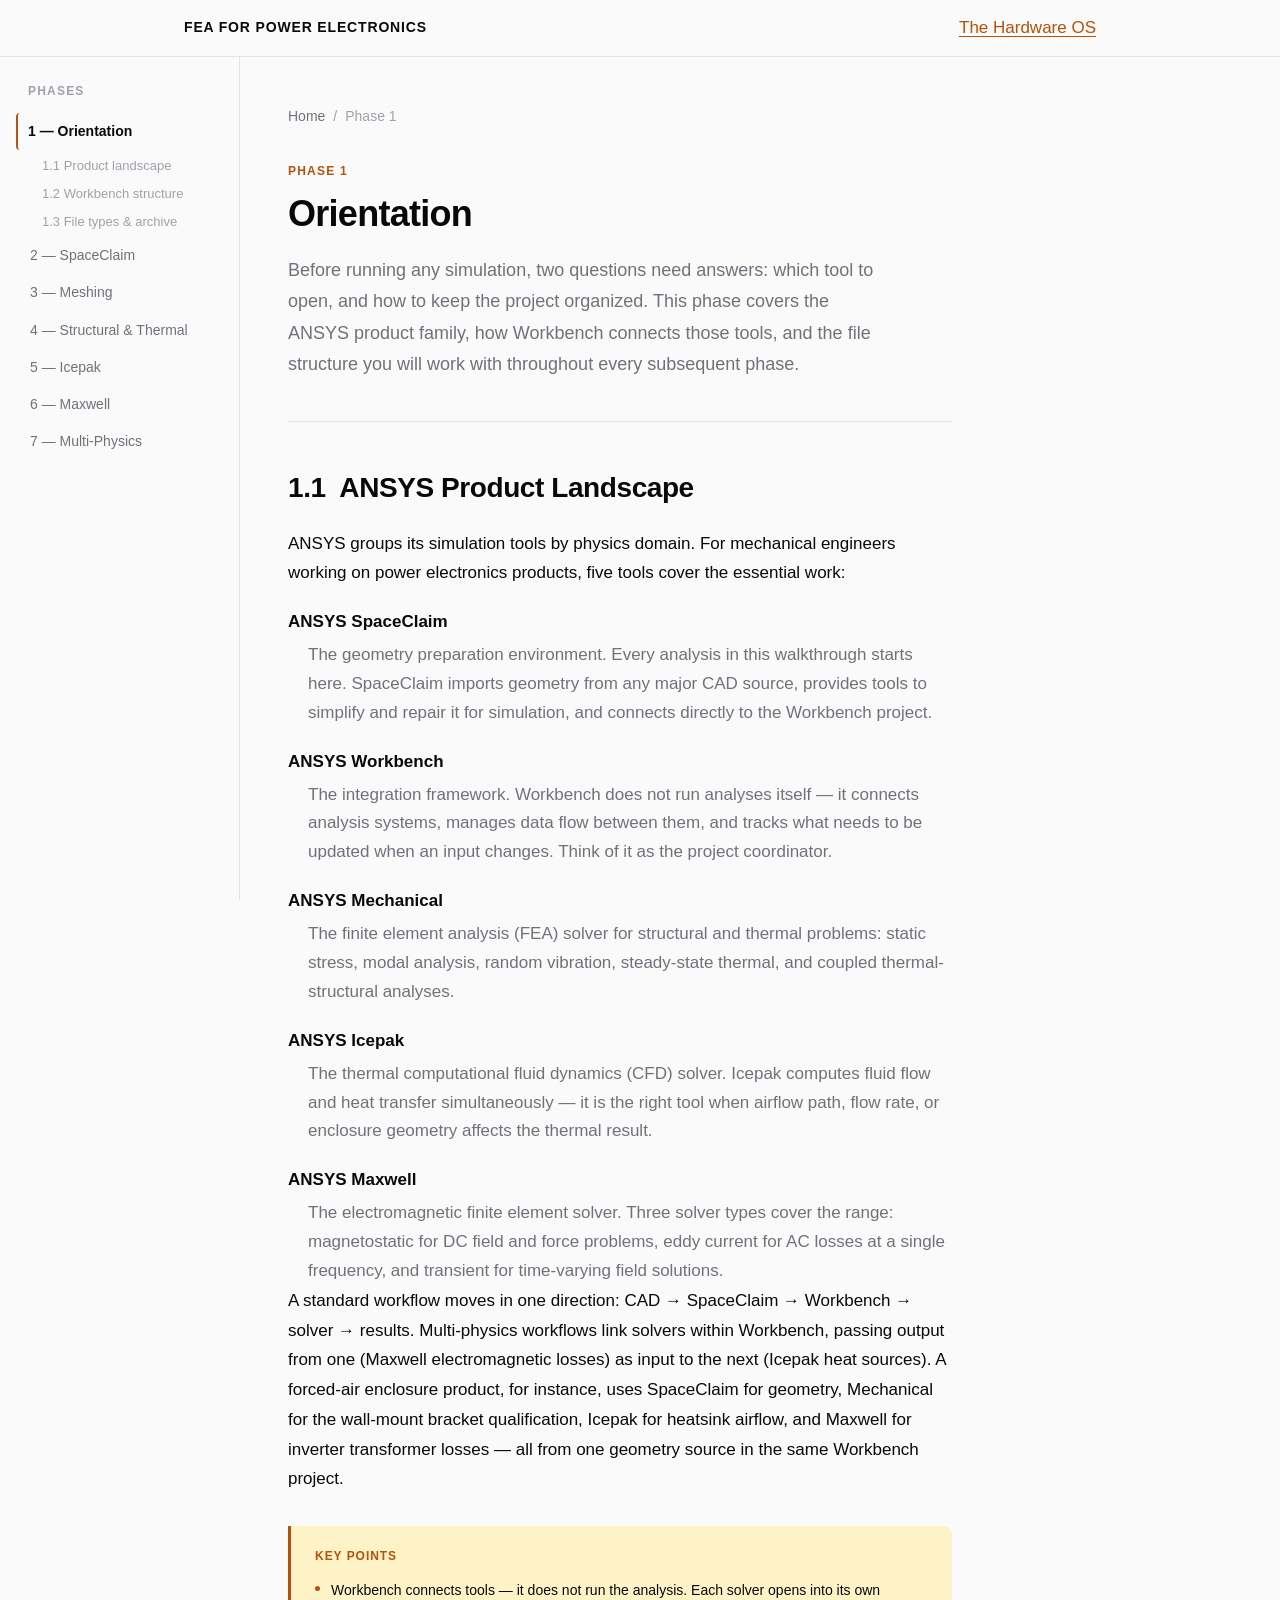
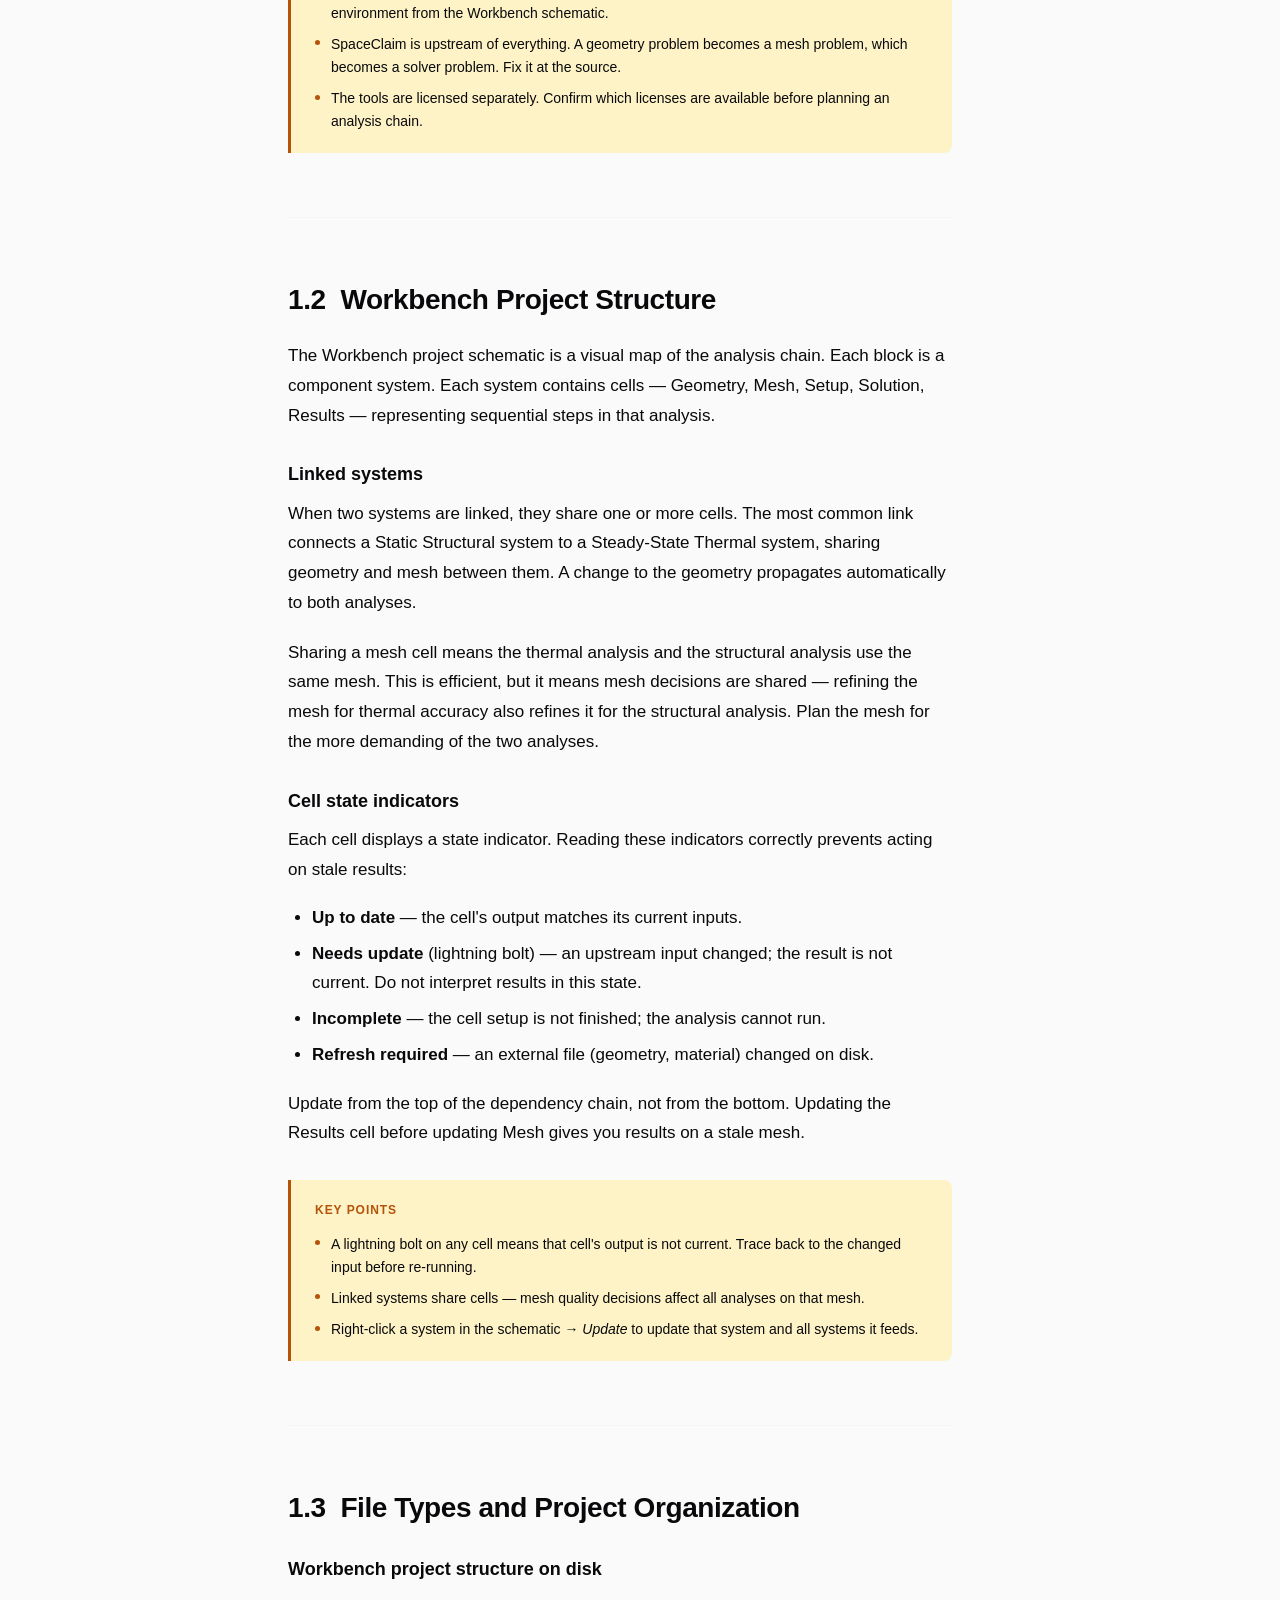
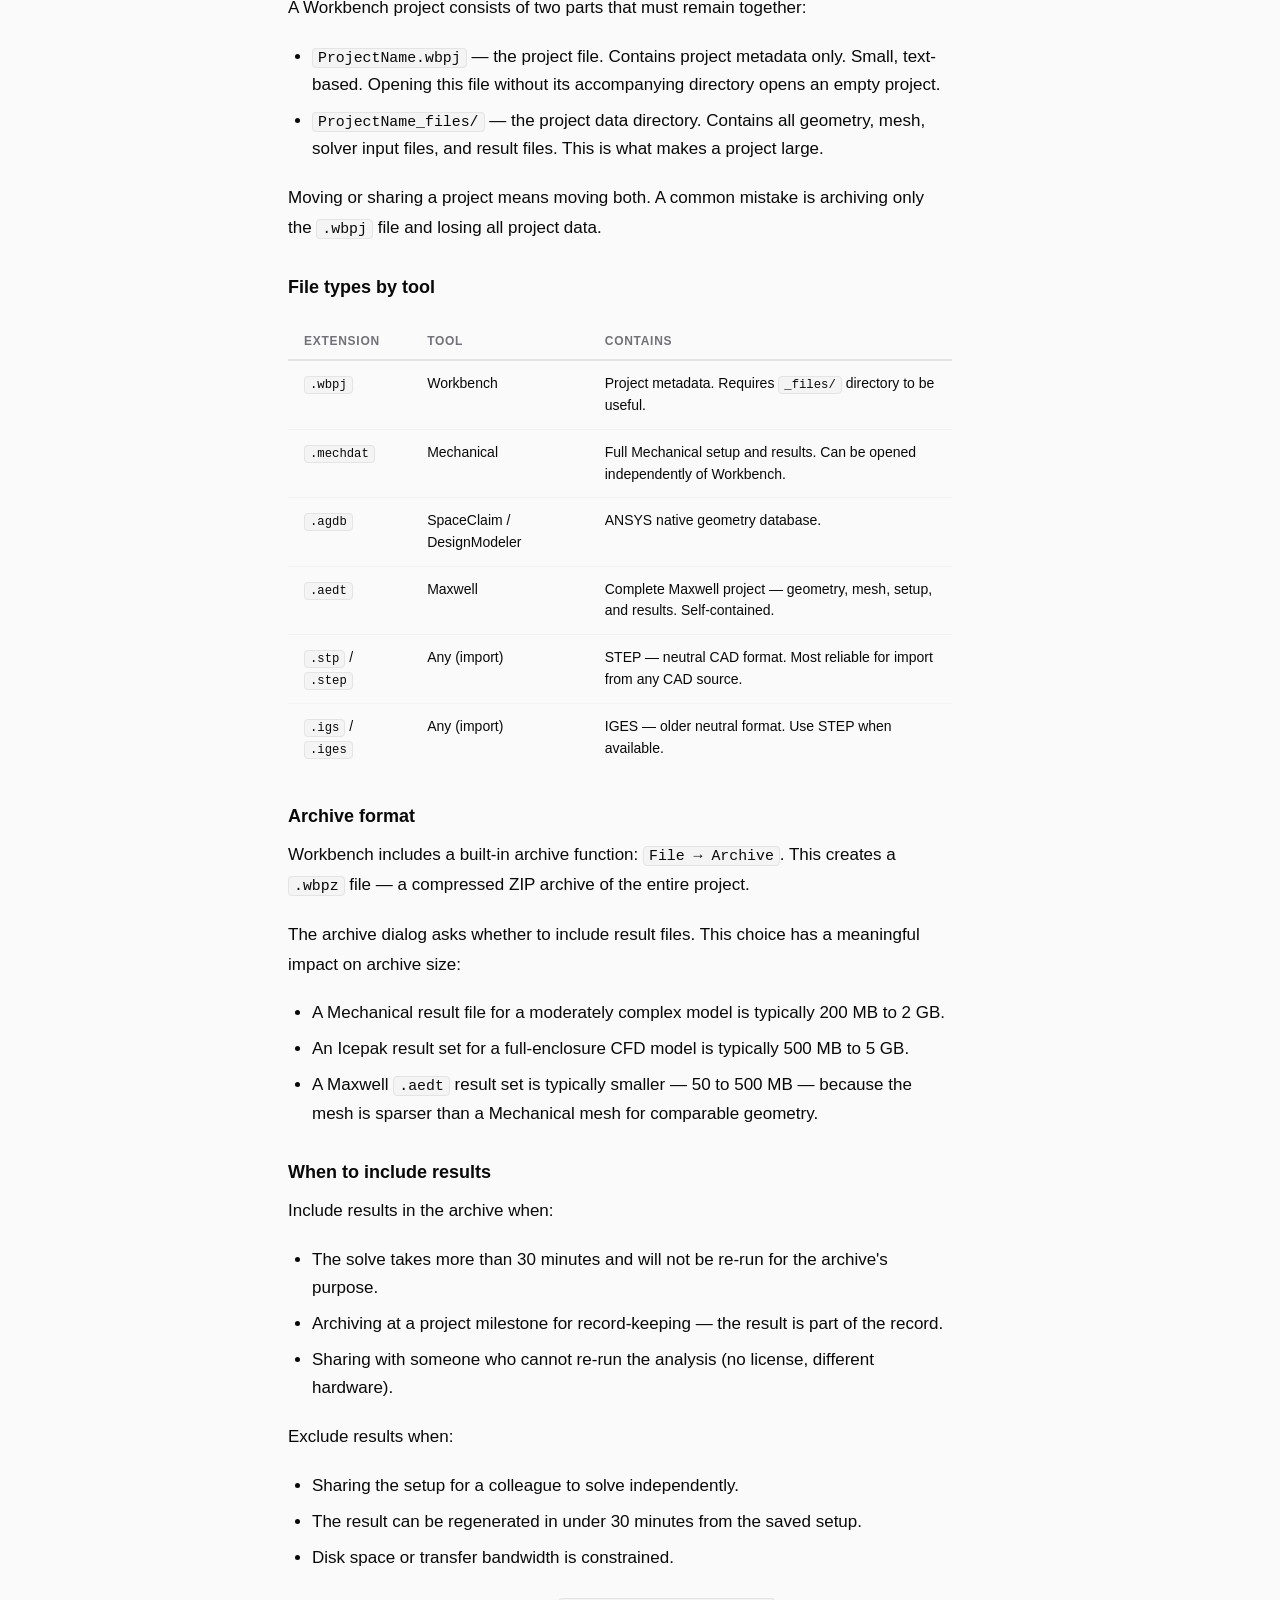
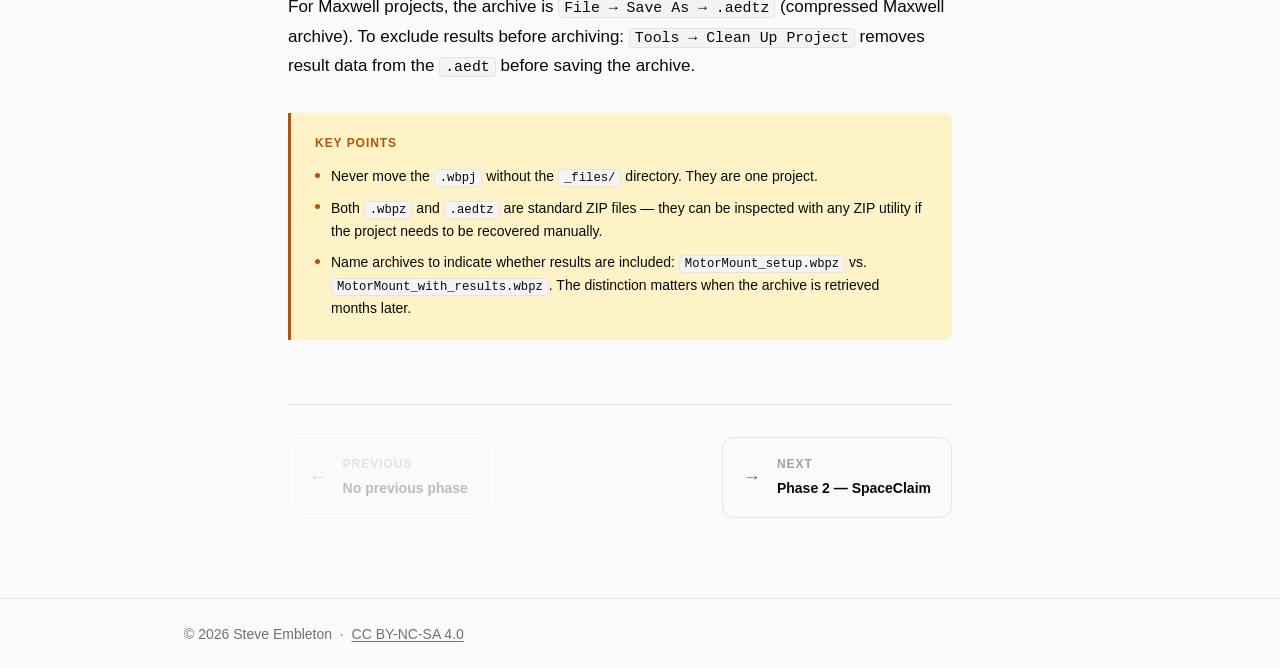
==== commit a178d260: "fix(site): remove version pill and footer version note — content spans multiple versions Co-authored" ====
--- a/phase-1/index.html
+++ b/phase-1/index.html
@@ -1,4 +1,4 @@
-<!DOCTYPE html>
+﻿<!DOCTYPE html>
 <html lang="en">
 <head>
   <meta charset="UTF-8">
@@ -14,7 +14,6 @@
     <div class="container">
       <a href="../" class="site-logo">FEA for Power Electronics</a>
       <a href="https://thehardwareos.com" class="site-parent-link" rel="noopener">The Hardware OS</a>
-      <span class="version-pill">2025 R2</span>
     </div>
   </header>
 
@@ -335,7 +334,7 @@
 
   <footer class="site-footer" role="contentinfo">
     <div class="container">
-      <span class="footer-license">&copy; 2026 Steve Embleton &nbsp;&middot;&nbsp; <a href="https://creativecommons.org/licenses/by-nc-sa/4.0/" rel="noopener">CC BY-NC-SA 4.0</a></span><span class="footer-note">Examples use ANSYS 2025 R2</span>
+      <span class="footer-license">&copy; 2026 Steve Embleton &nbsp;&middot;&nbsp; <a href="https://creativecommons.org/licenses/by-nc-sa/4.0/" rel="noopener">CC BY-NC-SA 4.0</a></span>
     </div>
   </footer>
 
--- a/assets/css/style.css
+++ b/assets/css/style.css
@@ -1,1016 +1,1006 @@
-/* ==========================================================================
-   FEA for Power Electronics
-   ansys_pe_web | ANSYS 2025 R2
-   Design: unified surface — DEC-003
-   ========================================================================== */
-
-/* System font stack — Helvetica Neue on macOS/iOS, Arial on Windows */
-
-/* --------------------------------------------------------------------------
-   Custom properties — light mode
-   -------------------------------------------------------------------------- */
-:root {
-  color-scheme: light dark;
-
-  /* Single surface — sidebar and content share this */
-  --c-bg:           #FAFAFA;   /* zinc-50 — not pure white, ~19:1 contrast */
-  --c-surface:      #FFFFFF;
-
-  --c-border:       #E4E4E7;   /* zinc-200 */
-  --c-border-light: #F4F4F5;   /* zinc-100 */
-
-  --c-text:         #09090B;   /* zinc-950 — primary text, headings, body */
-  --c-text-muted:   #71717A;   /* zinc-500 — nav labels, captions */
-  --c-text-subtle:  #A1A1AA;   /* zinc-400 — unavailable phases, placeholders */
-
-  --c-primary:      #09090B;   /* same as text — header uses this */
-  --c-accent:       #B45309;   /* amber-700 — 5.8:1 on #FAFAFA, passes WCAG AA */
-  --c-accent-hover: #92400E;   /* amber-800 */
-  --c-accent-dim:   #FEF3C7;   /* amber-100 — callout bg only */
-
-  --font:      "Helvetica Neue", Helvetica, Arial, sans-serif;
-  --font-mono: 'Cascadia Code', 'Fira Code', 'Consolas', monospace;
-
-  --t-xs:   0.75rem;
-  --t-sm:   0.875rem;
-  --t-base: 1.0625rem;
-  --t-lg:   1.125rem;
-  --t-xl:   1.375rem;
-  --t-2xl:  1.75rem;
-  --t-3xl:  2.25rem;
-  --t-4xl:  3rem;
-
-  --s-1:  0.25rem;  --s-2:  0.5rem;   --s-3:  0.75rem;
-  --s-4:  1rem;     --s-5:  1.25rem;  --s-6:  1.5rem;
-  --s-8:  2rem;     --s-10: 2.5rem;   --s-12: 3rem;
-  --s-16: 4rem;     --s-20: 5rem;     --s-24: 6rem;
-
-  --max-w:    960px;
-  --r-sm:     4px;  --r: 8px;  --r-lg: 12px;  --r-xl: 16px;
-
-  --shadow-sm: 0 1px 3px rgba(0,0,0,.06), 0 0 0 1px var(--c-border);
-  --shadow-md: 0 4px 12px rgba(0,0,0,.08), 0 0 0 1px var(--c-border);
-  --shadow-lg: 0 8px 24px rgba(0,0,0,.10), 0 0 0 1px #D4D4D8;
-
-  --header-h: 57px;
-  --sidebar-w: 240px;
-}
-
-/* --------------------------------------------------------------------------
-   Dark mode — designed independently, not derived from light mode
-   -------------------------------------------------------------------------- */
-@media (prefers-color-scheme: dark) {
-  :root {
-    /* Single surface — same dark bg everywhere */
-    --c-bg:           #18181B;   /* zinc-900 — not black, no halation */
-    --c-surface:      #09090B;   /* same — no second surface */
-
-    --c-border:       #27272A;   /* zinc-800 */
-    --c-border-light: #18181B;   /* zinc-900 */
-
-    --c-text:         #D4D4D8;   /* zinc-300 — ~11:1 on zinc-900, no glow */
-    --c-text-muted:   #A1A1AA;   /* zinc-400 — nav, secondary */
-    --c-text-subtle:  #52525B;   /* zinc-600 — unavailable, placeholder */
-
-    --c-primary:      #09090B;
-    --c-accent:       #F59E0B;   /* amber-400 — readable on dark */
-    --c-accent-hover: #D97706;   /* amber-500 */
-    --c-accent-dim:   rgba(245,158,11,0.08);
-
-    --shadow-sm: 0 1px 3px rgba(0,0,0,.4), 0 0 0 1px var(--c-border);
-    --shadow-md: 0 4px 12px rgba(0,0,0,.5), 0 0 0 1px var(--c-border);
-    --shadow-lg: 0 8px 24px rgba(0,0,0,.6), 0 0 0 1px var(--c-border);
-  }
-}
-
-/* --------------------------------------------------------------------------
-   Reset
-   -------------------------------------------------------------------------- */
-*, *::before, *::after { box-sizing: border-box; margin: 0; padding: 0; }
-
-html { font-size: 16px; -webkit-text-size-adjust: 100%; }
-
-body {
-  font-family: var(--font);
-  font-size: var(--t-base);
-  line-height: 1.7;
-  color: var(--c-text);
-  background: var(--c-bg);
-  -webkit-font-smoothing: antialiased;
-  min-height: 100vh;
-  display: flex;
-  flex-direction: column;
-}
-
-img { display: block; max-width: 100%; height: auto; }
-a { color: var(--c-accent); text-decoration-thickness: 1px; text-underline-offset: 3px; }
-a:hover { color: var(--c-accent-hover); }
-
-/* --------------------------------------------------------------------------
-   Shared layout
-   -------------------------------------------------------------------------- */
-.container {
-  width: 100%;
-  max-width: var(--max-w);
-  margin-inline: auto;
-  padding-inline: var(--s-6);
-}
-
-/* --------------------------------------------------------------------------
-   Header — unified surface, border-only separation
-   -------------------------------------------------------------------------- */
-.site-header {
-  position: sticky;
-  top: 0;
-  z-index: 100;
-  height: var(--header-h);
-  background: var(--c-bg);
-  border-bottom: 1px solid var(--c-border);
-}
-
-.site-header .container {
-  display: flex;
-  align-items: center;
-  justify-content: space-between;
-  height: 100%;
-}
-
-.site-logo {
-  font-size: var(--t-sm);
-  font-weight: 700;
-  letter-spacing: 0.06em;
-  text-transform: uppercase;
-  color: var(--c-text);
-  text-decoration: none;
-}
-.site-logo:hover { color: var(--c-accent); }
-
-.version-pill {
-  font-size: var(--t-xs);
-  font-weight: 700;
-  letter-spacing: 0.08em;
-  text-transform: uppercase;
-  color: var(--c-accent);
-  border: 1px solid var(--c-border);
-  border-radius: 999px;
-  padding: 2px var(--s-3);
-}
-
-/* --------------------------------------------------------------------------
-   Hero — landing page
-   Unified surface: no background-color override, just generous padding + border
-   -------------------------------------------------------------------------- */
-.hero {
-  padding-block: var(--s-20) var(--s-16);
-  border-bottom: 1px solid var(--c-border);
-}
-
-.hero h1 {
-  font-size: clamp(var(--t-3xl), 5.5vw, var(--t-4xl));
-  font-weight: 700;
-  line-height: 1.1;
-  letter-spacing: -0.03em;
-  color: var(--c-text);
-  margin-bottom: var(--s-5);
-  max-width: 18ch;
-}
-
-.hero-description {
-  font-size: var(--t-lg);
-  line-height: 1.75;
-  color: var(--c-text-muted);
-  max-width: 58ch;
-}
-
-/* --------------------------------------------------------------------------
-   Landing page: curriculum grid
-   -------------------------------------------------------------------------- */
-main { flex: 1; padding-block: var(--s-16); }
-
-.sect-header { margin-bottom: var(--s-10); }
-
-.sect-label {
-  font-size: var(--t-xs);
-  font-weight: 700;
-  letter-spacing: 0.1em;
-  text-transform: uppercase;
-  color: var(--c-accent);
-  display: block;
-  margin-bottom: var(--s-3);
-}
-
-.sect-header h2 {
-  font-size: var(--t-2xl);
-  font-weight: 700;
-  letter-spacing: -0.02em;
-  color: var(--c-text);
-  margin-bottom: var(--s-3);
-  line-height: 1.2;
-}
-
-.sect-header p {
-  font-size: var(--t-base);
-  color: var(--c-text-muted);
-  max-width: 60ch;
-  line-height: 1.7;
-}
-
-.curriculum-grid {
-  list-style: none;
-  display: grid;
-  gap: var(--s-4);
-}
-
-.curriculum-card {
-  border: 1px solid var(--c-border);
-  border-radius: var(--r-xl);
-  padding: var(--s-6) var(--s-8);
-  display: flex;
-  flex-direction: column;
-  gap: var(--s-2);
-  transition: border-color 0.15s;
-}
-
-.curriculum-card:has(.card-cta):hover {
-  border-color: var(--c-text-muted);
-}
-
-.card-section-label {
-  font-size: var(--t-xs);
-  font-weight: 700;
-  letter-spacing: 0.1em;
-  text-transform: uppercase;
-  color: var(--c-text-subtle);
-}
-
-.curriculum-card h3 {
-  font-size: var(--t-xl);
-  font-weight: 700;
-  letter-spacing: -0.01em;
-  color: var(--c-text);
-  line-height: 1.3;
-}
-
-.curriculum-card p {
-  font-size: var(--t-sm);
-  color: var(--c-text-muted);
-  line-height: 1.7;
-  flex: 1;
-  margin-top: var(--s-1);
-}
-
-.card-tags {
-  list-style: none;
-  display: flex;
-  flex-wrap: wrap;
-  gap: var(--s-2);
-  margin-top: var(--s-2);
-}
-
-.tag {
-  font-size: var(--t-xs);
-  font-weight: 500;
-  color: var(--c-text-subtle);
-  border: 1px solid var(--c-border);
-  border-radius: var(--r-sm);
-  padding: 2px var(--s-3);
-}
-
-.card-cta {
-  display: inline-flex;
-  align-items: center;
-  gap: var(--s-2);
-  margin-top: var(--s-3);
-  font-size: var(--t-sm);
-  font-weight: 600;
-  color: var(--c-accent);
-  text-decoration: none;
-  padding-top: var(--s-3);
-  border-top: 1px solid var(--c-border-light);
-}
-.card-cta:hover { color: var(--c-accent-hover); }
-
-/* --------------------------------------------------------------------------
-   Content page layout
-   -------------------------------------------------------------------------- */
-.page-wrap {
-  display: flex;
-  flex: 1;
-  min-height: 0;
-}
-
-/* --------------------------------------------------------------------------
-   Sidebar — unified surface, border-only separation
-   -------------------------------------------------------------------------- */
-.sidebar {
-  width: var(--sidebar-w);
-  flex-shrink: 0;
-  background: var(--c-bg);        /* same as page — no separate surface */
-  border-right: 1px solid var(--c-border);
-  position: sticky;
-  top: var(--header-h);
-  height: calc(100vh - var(--header-h));
-  overflow-y: auto;
-  padding: var(--s-6) var(--s-4);
-}
-
-.sidebar-label {
-  font-size: var(--t-xs);
-  font-weight: 700;
-  letter-spacing: 0.1em;
-  text-transform: uppercase;
-  color: var(--c-text-subtle);
-  padding: 0 var(--s-3);
-  margin-bottom: var(--s-3);
-  display: block;
-}
-
-.nav-phases {
-  list-style: none;
-  display: flex;
-  flex-direction: column;
-  gap: 1px;
-}
-
-.nav-phase > a,
-.nav-phase > span {
-  display: block;
-  padding: var(--s-2) var(--s-3);
-  border-radius: var(--r-sm);
-  font-size: var(--t-sm);
-  font-weight: 500;
-  color: var(--c-text-muted);
-  text-decoration: none;
-  line-height: 1.45;
-  border-left: 2px solid transparent;
-  transition: color 0.12s;
-}
-
-.nav-phase > a:hover { color: var(--c-text); }
-
-.nav-phase.is-active > a {
-  border-left-color: var(--c-accent);
-  color: var(--c-text);
-  font-weight: 600;
-  padding-left: calc(var(--s-3) - 2px);
-}
-
-.nav-phase > span {
-  color: var(--c-text-subtle);
-  cursor: default;
-  font-style: italic;
-}
-
-.nav-sub {
-  list-style: none;
-  display: flex;
-  flex-direction: column;
-  margin-top: 2px;
-  margin-left: calc(var(--s-3) + 6px);
-}
-
-.nav-sub a {
-  display: block;
-  padding: 3px var(--s-2);
-  font-size: 0.8125rem;
-  color: var(--c-text-subtle);
-  text-decoration: none;
-  border-radius: var(--r-sm);
-  transition: color 0.12s;
-}
-.nav-sub a:hover { color: var(--c-text-muted); }
-
-/* --------------------------------------------------------------------------
-   Content main
-   -------------------------------------------------------------------------- */
-.content-main {
-  flex: 1;
-  min-width: 0;
-  padding: var(--s-12) var(--s-12) var(--s-20);
-  max-width: 760px;
-}
-
-.breadcrumb {
-  display: flex;
-  align-items: center;
-  gap: var(--s-2);
-  font-size: var(--t-sm);
-  color: var(--c-text-subtle);
-  margin-bottom: var(--s-8);
-}
-
-.breadcrumb a { color: var(--c-text-muted); text-decoration: none; }
-.breadcrumb a:hover { color: var(--c-text); }
-.breadcrumb-sep { color: var(--c-text-subtle); }
-
-/* --------------------------------------------------------------------------
-   Phase header
-   -------------------------------------------------------------------------- */
-.phase-header {
-  margin-bottom: var(--s-12);
-  padding-bottom: var(--s-10);
-  border-bottom: 1px solid var(--c-border);
-}
-
-.phase-label {
-  font-size: var(--t-xs);
-  font-weight: 700;
-  letter-spacing: 0.1em;
-  text-transform: uppercase;
-  color: var(--c-accent);
-  display: block;
-  margin-bottom: var(--s-3);
-}
-
-.phase-header h1 {
-  font-size: var(--t-3xl);
-  font-weight: 700;
-  letter-spacing: -0.02em;
-  color: var(--c-text);
-  margin-bottom: var(--s-5);
-  line-height: 1.15;
-}
-
-.phase-intro {
-  font-size: var(--t-lg);
-  color: var(--c-text-muted);
-  line-height: 1.75;
-  max-width: 60ch;
-}
-
-/* --------------------------------------------------------------------------
-   Topic sections
-   -------------------------------------------------------------------------- */
-.topic {
-  margin-bottom: var(--s-16);
-  scroll-margin-top: calc(var(--header-h) + var(--s-6));
-}
-
-.topic + .topic {
-  padding-top: var(--s-16);
-  border-top: 1px solid var(--c-border-light);
-}
-
-.topic h2 {
-  font-size: var(--t-2xl);
-  font-weight: 700;
-  letter-spacing: -0.015em;
-  color: var(--c-text);
-  margin-bottom: var(--s-6);
-  line-height: 1.25;
-}
-
-.topic h3 {
-  font-size: var(--t-lg);
-  font-weight: 600;
-  color: var(--c-text);
-  margin-top: var(--s-8);
-  margin-bottom: var(--s-3);
-  line-height: 1.35;
-}
-
-.topic p {
-  margin-bottom: var(--s-5);
-  line-height: 1.75;
-  color: var(--c-text);
-}
-
-.topic p:last-child { margin-bottom: 0; }
-
-.topic ul, .topic ol {
-  margin: var(--s-3) 0 var(--s-5) var(--s-6);
-  display: flex;
-  flex-direction: column;
-  gap: var(--s-2);
-}
-
-.topic li { line-height: 1.65; color: var(--c-text); }
-
-/* Definition list */
-dl { margin-top: var(--s-4); }
-dt {
-  font-weight: 600;
-  color: var(--c-text);
-  margin-top: var(--s-5);
-  margin-bottom: var(--s-1);
-}
-dt:first-child { margin-top: 0; }
-dd {
-  margin-left: var(--s-5);
-  color: var(--c-text-muted);
-  line-height: 1.7;
-}
-
-/* Inline code */
-code {
-  font-family: var(--font-mono);
-  font-size: 0.875em;
-  background: var(--c-border-light);
-  border: 1px solid var(--c-border);
-  border-radius: var(--r-sm);
-  padding: 1px 5px;
-  color: var(--c-text);
-}
-
-/* Inline images — border for light mode visibility */
-.topic img {
-  border: 1px solid var(--c-border);
-  border-radius: var(--r);
-  margin-block: var(--s-5);
-}
-
-/* Table */
-.data-table {
-  width: 100%;
-  border-collapse: collapse;
-  font-size: var(--t-sm);
-  margin-block: var(--s-6);
-}
-
-.data-table th {
-  text-align: left;
-  font-weight: 600;
-  color: var(--c-text-muted);
-  font-size: var(--t-xs);
-  letter-spacing: 0.06em;
-  text-transform: uppercase;
-  padding: var(--s-2) var(--s-4);
-  border-bottom: 2px solid var(--c-border);
-}
-
-.data-table td {
-  padding: var(--s-3) var(--s-4);
-  border-bottom: 1px solid var(--c-border-light);
-  vertical-align: top;
-  line-height: 1.55;
-  color: var(--c-text);
-}
-
-.data-table tr:last-child td { border-bottom: none; }
-
-/* Key points callout */
-.key-points {
-  background: var(--c-accent-dim);
-  border-left: 3px solid var(--c-accent);
-  border-radius: 0 var(--r) var(--r) 0;
-  padding: var(--s-5) var(--s-6);
-  margin-top: var(--s-8);
-}
-
-.key-points-label {
-  font-size: var(--t-xs);
-  font-weight: 700;
-  letter-spacing: 0.08em;
-  text-transform: uppercase;
-  color: var(--c-accent);
-  display: block;
-  margin-bottom: var(--s-3);
-}
-
-.key-points ul {
-  list-style: none;
-  margin: 0;
-  padding: 0;
-  display: flex;
-  flex-direction: column;
-  gap: var(--s-2);
-}
-
-.key-points li {
-  font-size: var(--t-sm);
-  color: var(--c-text);
-  line-height: 1.65;
-  padding-left: var(--s-4);
-  position: relative;
-}
-
-.key-points li::before {
-  content: '';
-  position: absolute;
-  left: 0;
-  top: 0.55em;
-  width: 5px;
-  height: 5px;
-  border-radius: 50%;
-  background: var(--c-accent);
-}
-
-/* Annotated example note (tier: 3.0–3.9) */
-.example-note {
-  border-left: 3px solid var(--c-text-muted);
-  border-radius: 0 var(--r) var(--r) 0;
-  padding: var(--s-5) var(--s-6);
-  margin-top: var(--s-8);
-  background: var(--c-border-light);
-}
-
-.example-note-label {
-  font-size: var(--t-xs);
-  font-weight: 700;
-  letter-spacing: 0.08em;
-  text-transform: uppercase;
-  color: var(--c-text-muted);
-  display: block;
-  margin-bottom: var(--s-3);
-}
-
-.example-note p {
-  font-size: var(--t-sm);
-  color: var(--c-text);
-  line-height: 1.7;
-  margin-bottom: var(--s-3);
-}
-.example-note p:last-child { margin-bottom: 0; }
-
-/* Citations */
-sup.cite {
-  font-size: 0.7em;
-  color: var(--c-accent);
-  font-weight: 600;
-}
-
-.references {
-  margin-top: var(--s-16);
-  padding-top: var(--s-8);
-  border-top: 1px solid var(--c-border);
-}
-
-.references h2 {
-  font-size: var(--t-xs);
-  font-weight: 700;
-  letter-spacing: 0.08em;
-  text-transform: uppercase;
-  color: var(--c-text-muted);
-  margin-bottom: var(--s-5);
-}
-
-.references ol {
-  margin: 0;
-  padding-left: var(--s-5);
-  display: flex;
-  flex-direction: column;
-  gap: var(--s-3);
-}
-
-.references li {
-  font-size: var(--t-sm);
-  color: var(--c-text-muted);
-  line-height: 1.6;
-}
-
-/* --------------------------------------------------------------------------
-   Phase navigation arrows
-   -------------------------------------------------------------------------- */
-.phase-nav {
-  display: flex;
-  align-items: stretch;
-  justify-content: space-between;
-  gap: var(--s-4);
-  margin-top: var(--s-16);
-  padding-top: var(--s-8);
-  border-top: 1px solid var(--c-border);
-}
-
-.phase-nav-btn {
-  display: flex;
-  align-items: center;
-  gap: var(--s-4);
-  padding: var(--s-4) var(--s-5);
-  border: 1px solid var(--c-border);
-  border-radius: var(--r-lg);
-  text-decoration: none;
-  color: var(--c-text);
-  transition: border-color 0.15s;
-  min-width: 200px;
-}
-
-.phase-nav-btn:hover {
-  border-color: var(--c-text-muted);
-  color: var(--c-text);
-}
-
-.phase-nav-btn.is-prev { flex-direction: row; }
-.phase-nav-btn.is-next { flex-direction: row-reverse; margin-left: auto; }
-.phase-nav-btn.is-disabled { opacity: 0.25; pointer-events: none; }
-
-.nav-arrow { font-size: 1.1rem; color: var(--c-text-muted); line-height: 1; }
-.nav-label { display: flex; flex-direction: column; gap: 2px; }
-.nav-direction {
-  font-size: var(--t-xs);
-  font-weight: 700;
-  letter-spacing: 0.08em;
-  text-transform: uppercase;
-  color: var(--c-text-subtle);
-}
-.nav-title { font-size: var(--t-sm); font-weight: 600; color: var(--c-text); }
-
-/* --------------------------------------------------------------------------
-   Hero — two-column layout (landing page)
-   -------------------------------------------------------------------------- */
-.hero-layout {
-  display: grid;
-  grid-template-columns: 1fr 1fr;
-  gap: var(--s-16);
-  align-items: start;
-}
-
-.hero-narrative p + p { margin-top: var(--s-4); }
-
-.hero-audience {
-  font-size: var(--t-base);
-  color: var(--c-text-subtle);
-  line-height: 1.7;
-  padding-top: var(--s-4);
-  border-top: 1px solid var(--c-border-light);
-  margin-top: var(--s-5);
-}
-
-/* Quick-access panel */
-.hero-quickaccess {
-  padding: var(--s-6);
-  border: 1px solid var(--c-border);
-  border-radius: var(--r-xl);
-  align-self: start;
-}
-
-.quickaccess-label {
-  font-size: var(--t-xs);
-  font-weight: 700;
-  letter-spacing: 0.1em;
-  text-transform: uppercase;
-  color: var(--c-text-muted);
-  display: block;
-  margin-bottom: var(--s-4);
-}
-
-.quickaccess-grid {
-  list-style: none;
-  display: grid;
-  grid-template-columns: 1fr 1fr;
-  gap: var(--s-2);
-}
-
-.quickaccess-grid a {
-  display: block;
-  padding: var(--s-3) var(--s-4);
-  background: var(--c-border-light);
-  border: 1px solid var(--c-border);
-  border-radius: var(--r);
-  font-size: var(--t-sm);
-  font-weight: 500;
-  color: var(--c-text);
-  text-decoration: none;
-  transition: border-color 0.12s, background 0.12s;
-  line-height: 1.4;
-}
-
-.quickaccess-grid a:hover {
-  border-color: var(--c-accent);
-  background: var(--c-accent-dim);
-  color: var(--c-accent-hover);
-}
-
-/* Phase cards — prerequisite note */
-.card-prereq {
-  font-size: var(--t-xs);
-  color: var(--c-text-subtle);
-  margin-top: auto;
-  padding-top: var(--s-3);
-}
-
-/* --------------------------------------------------------------------------
-   Collapsible examples
-   -------------------------------------------------------------------------- */
-.example-block {
-  margin-top: var(--s-8);
-  border: 1px solid var(--c-border);
-  border-radius: var(--r-lg);
-  overflow: hidden;
-}
-
-.example-block summary {
-  display: flex;
-  align-items: center;
-  gap: var(--s-3);
-  padding: var(--s-4) var(--s-6);
-  cursor: pointer;
-  font-size: var(--t-sm);
-  font-weight: 600;
-  color: var(--c-text-muted);
-  background: var(--c-border-light);
-  list-style: none;
-  user-select: none;
-  transition: background 0.12s;
-}
-
-.example-block summary::-webkit-details-marker { display: none; }
-
-.example-block summary::before {
-  content: '+';
-  font-size: var(--t-sm);
-  font-weight: 700;
-  line-height: 1;
-  color: var(--c-accent);
-  background: var(--c-accent-dim);
-  border: 1.5px solid var(--c-accent);
-  border-radius: 50%;
-  width: 1.5rem;
-  height: 1.5rem;
-  display: inline-flex;
-  align-items: center;
-  justify-content: center;
-  flex-shrink: 0;
-  transition: background 0.12s;
-}
-
-details[open] > .example-block summary::before,
-.example-block[open] > summary::before {
-  content: '−';
-  transform: none;
-}
-
-details[open] > summary.example-block,
-details > .example-block summary {
-  /* handled by parent details element */
-}
-
-details > summary.example-summary {
-  display: flex;
-  align-items: center;
-  gap: var(--s-3);
-  padding: var(--s-4) var(--s-6);
-  cursor: pointer;
-  font-size: var(--t-sm);
-  font-weight: 600;
-  color: var(--c-text-muted);
-  background: var(--c-border-light);
-  list-style: none;
-  user-select: none;
-  border: 1px solid var(--c-border);
-  border-radius: var(--r-lg);
-  margin-top: var(--s-8);
-  transition: background 0.12s, border-color 0.12s;
-}
-
-details > summary.example-summary::-webkit-details-marker { display: none; }
-
-details > summary.example-summary::before {
-  content: '+';
-  font-size: var(--t-sm);
-  font-weight: 700;
-  line-height: 1;
-  color: var(--c-accent);
-  background: var(--c-accent-dim);
-  border: 1.5px solid var(--c-accent);
-  border-radius: 50%;
-  width: 1.5rem;
-  height: 1.5rem;
-  display: inline-flex;
-  align-items: center;
-  justify-content: center;
-  flex-shrink: 0;
-  transition: background 0.12s;
-}
-
-details[open] > summary.example-summary::before {
-  content: '−';
-  transform: none;
-}
-
-details > summary.example-summary:hover {
-  border-color: var(--c-accent);
-  background: var(--c-bg);
-}
-
-details > summary.example-summary:hover::before,
-.example-block summary:hover::before {
-  background: var(--c-accent);
-  color: var(--c-bg);
-}
-
-.example-content {
-  padding: var(--s-6);
-  border: 1px solid var(--c-border);
-  border-top: none;
-  border-radius: 0 0 var(--r-lg) var(--r-lg);
-}
-
-.example-content p { margin-bottom: var(--s-4); line-height: 1.75; color: var(--c-text); }
-.example-content ol, .example-content ul {
-  margin: var(--s-3) 0 var(--s-5) var(--s-6);
-  display: flex;
-  flex-direction: column;
-  gap: var(--s-2);
-}
-.example-content li { line-height: 1.65; color: var(--c-text); }
-
-/* --------------------------------------------------------------------------
-   Footer
-   -------------------------------------------------------------------------- */
-.site-footer {
-  background: var(--c-bg);
-  border-top: 1px solid var(--c-border);
-  color: var(--c-text-muted);
-  font-size: var(--t-sm);
-  padding-block: var(--s-6);
-}
-
-.site-footer .container {
-  display: flex;
-  flex-wrap: wrap;
-  align-items: center;
-  justify-content: space-between;
-  gap: var(--s-3);
-}
-
-.footer-license { color: var(--c-text-muted); }
-.footer-license a { color: var(--c-text-muted); text-underline-offset: 2px; }
-.footer-license a:hover { color: var(--c-accent); }
-.footer-note { color: var(--c-text-subtle); }
-
-/* --------------------------------------------------------------------------
-   Learning Hub inline hint — one line under a relevant section heading.
-   Purely secondary; should disappear visually while reading prose.
-   -------------------------------------------------------------------------- */
-.hub-inline-ref {
-  font-size: var(--t-xs);
-  color: var(--c-text-subtle);
-  margin: calc(-1 * var(--s-4)) 0 var(--s-6);
-  line-height: 1.4;
-}
-
-.hub-inline-ref a {
-  color: var(--c-text-subtle);
-  text-decoration-thickness: 1px;
-  text-underline-offset: 2px;
-}
-
-.hub-inline-ref a:hover { color: var(--c-accent); }
-
-/* --------------------------------------------------------------------------
-   Learning Hub references
-   Placed after phase content, before phase-nav. Visually subordinate —
-   footnote weight, not a call-to-action.
-   -------------------------------------------------------------------------- */
-.hub-ref {
-  border-left: 2px solid var(--c-border);
-  padding: var(--s-3) 0 var(--s-3) var(--s-5);
-  margin-top: var(--s-10);
-}
-
-.hub-ref__label {
-  font-size: var(--t-xs);
-  font-weight: 700;
-  letter-spacing: 0.08em;
-  text-transform: uppercase;
-  color: var(--c-text-muted);
-  display: block;
-  margin-bottom: var(--s-3);
-}
-
-.hub-ref__list {
-  list-style: none;
-  margin: 0;
-  padding: 0;
-  display: flex;
-  flex-direction: column;
-  gap: var(--s-2);
-}
-
-.hub-ref__list li {
-  font-size: var(--t-sm);
-  line-height: 1.5;
-}
-
-.hub-ref__list a {
-  color: var(--c-text-muted);
-  text-decoration-thickness: 1px;
-  text-underline-offset: 2px;
-}
-
-.hub-ref__list a:hover { color: var(--c-accent); }
-
-.hub-ref__meta {
-  font-size: var(--t-xs);
-  color: var(--c-text-subtle);
-  margin-left: var(--s-2);
-}
-
-/* --------------------------------------------------------------------------
-   Responsive
-   -------------------------------------------------------------------------- */
-@media (min-width: 600px) {
-  .curriculum-grid { grid-template-columns: 1fr 1fr; }
-}
-
-@media (max-width: 780px) {
-  .hero-layout { grid-template-columns: 1fr; gap: var(--s-8); }
-  .quickaccess-grid { grid-template-columns: 1fr 1fr; }
-}
-
-@media (max-width: 860px) {
-  .sidebar { display: none; }
-  .content-main { padding: var(--s-8) var(--s-5) var(--s-12); }
-  .phase-nav { flex-direction: column; }
-  .phase-nav-btn { min-width: unset; }
-}
+/* ==========================================================================
+   FEA for Power Electronics
+   ansys_pe_web | ANSYS 2025 R2
+   Design: unified surface — DEC-003
+   ========================================================================== */
+
+/* System font stack — Helvetica Neue on macOS/iOS, Arial on Windows */
+
+/* --------------------------------------------------------------------------
+   Custom properties — light mode
+   -------------------------------------------------------------------------- */
+:root {
+  color-scheme: light dark;
+
+  /* Single surface — sidebar and content share this */
+  --c-bg:           #FAFAFA;   /* zinc-50 — not pure white, ~19:1 contrast */
+  --c-surface:      #FFFFFF;
+
+  --c-border:       #E4E4E7;   /* zinc-200 */
+  --c-border-light: #F4F4F5;   /* zinc-100 */
+
+  --c-text:         #09090B;   /* zinc-950 — primary text, headings, body */
+  --c-text-muted:   #71717A;   /* zinc-500 — nav labels, captions */
+  --c-text-subtle:  #A1A1AA;   /* zinc-400 — unavailable phases, placeholders */
+
+  --c-primary:      #09090B;   /* same as text — header uses this */
+  --c-accent:       #B45309;   /* amber-700 — 5.8:1 on #FAFAFA, passes WCAG AA */
+  --c-accent-hover: #92400E;   /* amber-800 */
+  --c-accent-dim:   #FEF3C7;   /* amber-100 — callout bg only */
+
+  --font:      "Helvetica Neue", Helvetica, Arial, sans-serif;
+  --font-mono: 'Cascadia Code', 'Fira Code', 'Consolas', monospace;
+
+  --t-xs:   0.75rem;
+  --t-sm:   0.875rem;
+  --t-base: 1.0625rem;
+  --t-lg:   1.125rem;
+  --t-xl:   1.375rem;
+  --t-2xl:  1.75rem;
+  --t-3xl:  2.25rem;
+  --t-4xl:  3rem;
+
+  --s-1:  0.25rem;  --s-2:  0.5rem;   --s-3:  0.75rem;
+  --s-4:  1rem;     --s-5:  1.25rem;  --s-6:  1.5rem;
+  --s-8:  2rem;     --s-10: 2.5rem;   --s-12: 3rem;
+  --s-16: 4rem;     --s-20: 5rem;     --s-24: 6rem;
+
+  --max-w:    960px;
+  --r-sm:     4px;  --r: 8px;  --r-lg: 12px;  --r-xl: 16px;
+
+  --shadow-sm: 0 1px 3px rgba(0,0,0,.06), 0 0 0 1px var(--c-border);
+  --shadow-md: 0 4px 12px rgba(0,0,0,.08), 0 0 0 1px var(--c-border);
+  --shadow-lg: 0 8px 24px rgba(0,0,0,.10), 0 0 0 1px #D4D4D8;
+
+  --header-h: 57px;
+  --sidebar-w: 240px;
+}
+
+/* --------------------------------------------------------------------------
+   Dark mode — designed independently, not derived from light mode
+   -------------------------------------------------------------------------- */
+@media (prefers-color-scheme: dark) {
+  :root {
+    /* Single surface — same dark bg everywhere */
+    --c-bg:           #18181B;   /* zinc-900 — not black, no halation */
+    --c-surface:      #09090B;   /* same — no second surface */
+
+    --c-border:       #27272A;   /* zinc-800 */
+    --c-border-light: #18181B;   /* zinc-900 */
+
+    --c-text:         #D4D4D8;   /* zinc-300 — ~11:1 on zinc-900, no glow */
+    --c-text-muted:   #A1A1AA;   /* zinc-400 — nav, secondary */
+    --c-text-subtle:  #52525B;   /* zinc-600 — unavailable, placeholder */
+
+    --c-primary:      #09090B;
+    --c-accent:       #F59E0B;   /* amber-400 — readable on dark */
+    --c-accent-hover: #D97706;   /* amber-500 */
+    --c-accent-dim:   rgba(245,158,11,0.08);
+
+    --shadow-sm: 0 1px 3px rgba(0,0,0,.4), 0 0 0 1px var(--c-border);
+    --shadow-md: 0 4px 12px rgba(0,0,0,.5), 0 0 0 1px var(--c-border);
+    --shadow-lg: 0 8px 24px rgba(0,0,0,.6), 0 0 0 1px var(--c-border);
+  }
+}
+
+/* --------------------------------------------------------------------------
+   Reset
+   -------------------------------------------------------------------------- */
+*, *::before, *::after { box-sizing: border-box; margin: 0; padding: 0; }
+
+html { font-size: 16px; -webkit-text-size-adjust: 100%; }
+
+body {
+  font-family: var(--font);
+  font-size: var(--t-base);
+  line-height: 1.7;
+  color: var(--c-text);
+  background: var(--c-bg);
+  -webkit-font-smoothing: antialiased;
+  min-height: 100vh;
+  display: flex;
+  flex-direction: column;
+}
+
+img { display: block; max-width: 100%; height: auto; }
+a { color: var(--c-accent); text-decoration-thickness: 1px; text-underline-offset: 3px; }
+a:hover { color: var(--c-accent-hover); }
+
+/* --------------------------------------------------------------------------
+   Shared layout
+   -------------------------------------------------------------------------- */
+.container {
+  width: 100%;
+  max-width: var(--max-w);
+  margin-inline: auto;
+  padding-inline: var(--s-6);
+}
+
+/* --------------------------------------------------------------------------
+   Header — unified surface, border-only separation
+   -------------------------------------------------------------------------- */
+.site-header {
+  position: sticky;
+  top: 0;
+  z-index: 100;
+  height: var(--header-h);
+  background: var(--c-bg);
+  border-bottom: 1px solid var(--c-border);
+}
+
+.site-header .container {
+  display: flex;
+  align-items: center;
+  justify-content: space-between;
+  height: 100%;
+}
+
+.site-logo {
+  font-size: var(--t-sm);
+  font-weight: 700;
+  letter-spacing: 0.06em;
+  text-transform: uppercase;
+  color: var(--c-text);
+  text-decoration: none;
+}
+.site-logo:hover { color: var(--c-accent); }
+
+
+/* --------------------------------------------------------------------------
+   Hero — landing page
+   Unified surface: no background-color override, just generous padding + border
+   -------------------------------------------------------------------------- */
+.hero {
+  padding-block: var(--s-20) var(--s-16);
+  border-bottom: 1px solid var(--c-border);
+}
+
+.hero h1 {
+  font-size: clamp(var(--t-3xl), 5.5vw, var(--t-4xl));
+  font-weight: 700;
+  line-height: 1.1;
+  letter-spacing: -0.03em;
+  color: var(--c-text);
+  margin-bottom: var(--s-5);
+  max-width: 18ch;
+}
+
+.hero-description {
+  font-size: var(--t-lg);
+  line-height: 1.75;
+  color: var(--c-text-muted);
+  max-width: 58ch;
+}
+
+/* --------------------------------------------------------------------------
+   Landing page: curriculum grid
+   -------------------------------------------------------------------------- */
+main { flex: 1; padding-block: var(--s-16); }
+
+.sect-header { margin-bottom: var(--s-10); }
+
+.sect-label {
+  font-size: var(--t-xs);
+  font-weight: 700;
+  letter-spacing: 0.1em;
+  text-transform: uppercase;
+  color: var(--c-accent);
+  display: block;
+  margin-bottom: var(--s-3);
+}
+
+.sect-header h2 {
+  font-size: var(--t-2xl);
+  font-weight: 700;
+  letter-spacing: -0.02em;
+  color: var(--c-text);
+  margin-bottom: var(--s-3);
+  line-height: 1.2;
+}
+
+.sect-header p {
+  font-size: var(--t-base);
+  color: var(--c-text-muted);
+  max-width: 60ch;
+  line-height: 1.7;
+}
+
+.curriculum-grid {
+  list-style: none;
+  display: grid;
+  gap: var(--s-4);
+}
+
+.curriculum-card {
+  border: 1px solid var(--c-border);
+  border-radius: var(--r-xl);
+  padding: var(--s-6) var(--s-8);
+  display: flex;
+  flex-direction: column;
+  gap: var(--s-2);
+  transition: border-color 0.15s;
+}
+
+.curriculum-card:has(.card-cta):hover {
+  border-color: var(--c-text-muted);
+}
+
+.card-section-label {
+  font-size: var(--t-xs);
+  font-weight: 700;
+  letter-spacing: 0.1em;
+  text-transform: uppercase;
+  color: var(--c-text-subtle);
+}
+
+.curriculum-card h3 {
+  font-size: var(--t-xl);
+  font-weight: 700;
+  letter-spacing: -0.01em;
+  color: var(--c-text);
+  line-height: 1.3;
+}
+
+.curriculum-card p {
+  font-size: var(--t-sm);
+  color: var(--c-text-muted);
+  line-height: 1.7;
+  flex: 1;
+  margin-top: var(--s-1);
+}
+
+.card-tags {
+  list-style: none;
+  display: flex;
+  flex-wrap: wrap;
+  gap: var(--s-2);
+  margin-top: var(--s-2);
+}
+
+.tag {
+  font-size: var(--t-xs);
+  font-weight: 500;
+  color: var(--c-text-subtle);
+  border: 1px solid var(--c-border);
+  border-radius: var(--r-sm);
+  padding: 2px var(--s-3);
+}
+
+.card-cta {
+  display: inline-flex;
+  align-items: center;
+  gap: var(--s-2);
+  margin-top: var(--s-3);
+  font-size: var(--t-sm);
+  font-weight: 600;
+  color: var(--c-accent);
+  text-decoration: none;
+  padding-top: var(--s-3);
+  border-top: 1px solid var(--c-border-light);
+}
+.card-cta:hover { color: var(--c-accent-hover); }
+
+/* --------------------------------------------------------------------------
+   Content page layout
+   -------------------------------------------------------------------------- */
+.page-wrap {
+  display: flex;
+  flex: 1;
+  min-height: 0;
+}
+
+/* --------------------------------------------------------------------------
+   Sidebar — unified surface, border-only separation
+   -------------------------------------------------------------------------- */
+.sidebar {
+  width: var(--sidebar-w);
+  flex-shrink: 0;
+  background: var(--c-bg);        /* same as page — no separate surface */
+  border-right: 1px solid var(--c-border);
+  position: sticky;
+  top: var(--header-h);
+  height: calc(100vh - var(--header-h));
+  overflow-y: auto;
+  padding: var(--s-6) var(--s-4);
+}
+
+.sidebar-label {
+  font-size: var(--t-xs);
+  font-weight: 700;
+  letter-spacing: 0.1em;
+  text-transform: uppercase;
+  color: var(--c-text-subtle);
+  padding: 0 var(--s-3);
+  margin-bottom: var(--s-3);
+  display: block;
+}
+
+.nav-phases {
+  list-style: none;
+  display: flex;
+  flex-direction: column;
+  gap: 1px;
+}
+
+.nav-phase > a,
+.nav-phase > span {
+  display: block;
+  padding: var(--s-2) var(--s-3);
+  border-radius: var(--r-sm);
+  font-size: var(--t-sm);
+  font-weight: 500;
+  color: var(--c-text-muted);
+  text-decoration: none;
+  line-height: 1.45;
+  border-left: 2px solid transparent;
+  transition: color 0.12s;
+}
+
+.nav-phase > a:hover { color: var(--c-text); }
+
+.nav-phase.is-active > a {
+  border-left-color: var(--c-accent);
+  color: var(--c-text);
+  font-weight: 600;
+  padding-left: calc(var(--s-3) - 2px);
+}
+
+.nav-phase > span {
+  color: var(--c-text-subtle);
+  cursor: default;
+  font-style: italic;
+}
+
+.nav-sub {
+  list-style: none;
+  display: flex;
+  flex-direction: column;
+  margin-top: 2px;
+  margin-left: calc(var(--s-3) + 6px);
+}
+
+.nav-sub a {
+  display: block;
+  padding: 3px var(--s-2);
+  font-size: 0.8125rem;
+  color: var(--c-text-subtle);
+  text-decoration: none;
+  border-radius: var(--r-sm);
+  transition: color 0.12s;
+}
+.nav-sub a:hover { color: var(--c-text-muted); }
+
+/* --------------------------------------------------------------------------
+   Content main
+   -------------------------------------------------------------------------- */
+.content-main {
+  flex: 1;
+  min-width: 0;
+  padding: var(--s-12) var(--s-12) var(--s-20);
+  max-width: 760px;
+}
+
+.breadcrumb {
+  display: flex;
+  align-items: center;
+  gap: var(--s-2);
+  font-size: var(--t-sm);
+  color: var(--c-text-subtle);
+  margin-bottom: var(--s-8);
+}
+
+.breadcrumb a { color: var(--c-text-muted); text-decoration: none; }
+.breadcrumb a:hover { color: var(--c-text); }
+.breadcrumb-sep { color: var(--c-text-subtle); }
+
+/* --------------------------------------------------------------------------
+   Phase header
+   -------------------------------------------------------------------------- */
+.phase-header {
+  margin-bottom: var(--s-12);
+  padding-bottom: var(--s-10);
+  border-bottom: 1px solid var(--c-border);
+}
+
+.phase-label {
+  font-size: var(--t-xs);
+  font-weight: 700;
+  letter-spacing: 0.1em;
+  text-transform: uppercase;
+  color: var(--c-accent);
+  display: block;
+  margin-bottom: var(--s-3);
+}
+
+.phase-header h1 {
+  font-size: var(--t-3xl);
+  font-weight: 700;
+  letter-spacing: -0.02em;
+  color: var(--c-text);
+  margin-bottom: var(--s-5);
+  line-height: 1.15;
+}
+
+.phase-intro {
+  font-size: var(--t-lg);
+  color: var(--c-text-muted);
+  line-height: 1.75;
+  max-width: 60ch;
+}
+
+/* --------------------------------------------------------------------------
+   Topic sections
+   -------------------------------------------------------------------------- */
+.topic {
+  margin-bottom: var(--s-16);
+  scroll-margin-top: calc(var(--header-h) + var(--s-6));
+}
+
+.topic + .topic {
+  padding-top: var(--s-16);
+  border-top: 1px solid var(--c-border-light);
+}
+
+.topic h2 {
+  font-size: var(--t-2xl);
+  font-weight: 700;
+  letter-spacing: -0.015em;
+  color: var(--c-text);
+  margin-bottom: var(--s-6);
+  line-height: 1.25;
+}
+
+.topic h3 {
+  font-size: var(--t-lg);
+  font-weight: 600;
+  color: var(--c-text);
+  margin-top: var(--s-8);
+  margin-bottom: var(--s-3);
+  line-height: 1.35;
+}
+
+.topic p {
+  margin-bottom: var(--s-5);
+  line-height: 1.75;
+  color: var(--c-text);
+}
+
+.topic p:last-child { margin-bottom: 0; }
+
+.topic ul, .topic ol {
+  margin: var(--s-3) 0 var(--s-5) var(--s-6);
+  display: flex;
+  flex-direction: column;
+  gap: var(--s-2);
+}
+
+.topic li { line-height: 1.65; color: var(--c-text); }
+
+/* Definition list */
+dl { margin-top: var(--s-4); }
+dt {
+  font-weight: 600;
+  color: var(--c-text);
+  margin-top: var(--s-5);
+  margin-bottom: var(--s-1);
+}
+dt:first-child { margin-top: 0; }
+dd {
+  margin-left: var(--s-5);
+  color: var(--c-text-muted);
+  line-height: 1.7;
+}
+
+/* Inline code */
+code {
+  font-family: var(--font-mono);
+  font-size: 0.875em;
+  background: var(--c-border-light);
+  border: 1px solid var(--c-border);
+  border-radius: var(--r-sm);
+  padding: 1px 5px;
+  color: var(--c-text);
+}
+
+/* Inline images — border for light mode visibility */
+.topic img {
+  border: 1px solid var(--c-border);
+  border-radius: var(--r);
+  margin-block: var(--s-5);
+}
+
+/* Table */
+.data-table {
+  width: 100%;
+  border-collapse: collapse;
+  font-size: var(--t-sm);
+  margin-block: var(--s-6);
+}
+
+.data-table th {
+  text-align: left;
+  font-weight: 600;
+  color: var(--c-text-muted);
+  font-size: var(--t-xs);
+  letter-spacing: 0.06em;
+  text-transform: uppercase;
+  padding: var(--s-2) var(--s-4);
+  border-bottom: 2px solid var(--c-border);
+}
+
+.data-table td {
+  padding: var(--s-3) var(--s-4);
+  border-bottom: 1px solid var(--c-border-light);
+  vertical-align: top;
+  line-height: 1.55;
+  color: var(--c-text);
+}
+
+.data-table tr:last-child td { border-bottom: none; }
+
+/* Key points callout */
+.key-points {
+  background: var(--c-accent-dim);
+  border-left: 3px solid var(--c-accent);
+  border-radius: 0 var(--r) var(--r) 0;
+  padding: var(--s-5) var(--s-6);
+  margin-top: var(--s-8);
+}
+
+.key-points-label {
+  font-size: var(--t-xs);
+  font-weight: 700;
+  letter-spacing: 0.08em;
+  text-transform: uppercase;
+  color: var(--c-accent);
+  display: block;
+  margin-bottom: var(--s-3);
+}
+
+.key-points ul {
+  list-style: none;
+  margin: 0;
+  padding: 0;
+  display: flex;
+  flex-direction: column;
+  gap: var(--s-2);
+}
+
+.key-points li {
+  font-size: var(--t-sm);
+  color: var(--c-text);
+  line-height: 1.65;
+  padding-left: var(--s-4);
+  position: relative;
+}
+
+.key-points li::before {
+  content: '';
+  position: absolute;
+  left: 0;
+  top: 0.55em;
+  width: 5px;
+  height: 5px;
+  border-radius: 50%;
+  background: var(--c-accent);
+}
+
+/* Annotated example note (tier: 3.0–3.9) */
+.example-note {
+  border-left: 3px solid var(--c-text-muted);
+  border-radius: 0 var(--r) var(--r) 0;
+  padding: var(--s-5) var(--s-6);
+  margin-top: var(--s-8);
+  background: var(--c-border-light);
+}
+
+.example-note-label {
+  font-size: var(--t-xs);
+  font-weight: 700;
+  letter-spacing: 0.08em;
+  text-transform: uppercase;
+  color: var(--c-text-muted);
+  display: block;
+  margin-bottom: var(--s-3);
+}
+
+.example-note p {
+  font-size: var(--t-sm);
+  color: var(--c-text);
+  line-height: 1.7;
+  margin-bottom: var(--s-3);
+}
+.example-note p:last-child { margin-bottom: 0; }
+
+/* Citations */
+sup.cite {
+  font-size: 0.7em;
+  color: var(--c-accent);
+  font-weight: 600;
+}
+
+.references {
+  margin-top: var(--s-16);
+  padding-top: var(--s-8);
+  border-top: 1px solid var(--c-border);
+}
+
+.references h2 {
+  font-size: var(--t-xs);
+  font-weight: 700;
+  letter-spacing: 0.08em;
+  text-transform: uppercase;
+  color: var(--c-text-muted);
+  margin-bottom: var(--s-5);
+}
+
+.references ol {
+  margin: 0;
+  padding-left: var(--s-5);
+  display: flex;
+  flex-direction: column;
+  gap: var(--s-3);
+}
+
+.references li {
+  font-size: var(--t-sm);
+  color: var(--c-text-muted);
+  line-height: 1.6;
+}
+
+/* --------------------------------------------------------------------------
+   Phase navigation arrows
+   -------------------------------------------------------------------------- */
+.phase-nav {
+  display: flex;
+  align-items: stretch;
+  justify-content: space-between;
+  gap: var(--s-4);
+  margin-top: var(--s-16);
+  padding-top: var(--s-8);
+  border-top: 1px solid var(--c-border);
+}
+
+.phase-nav-btn {
+  display: flex;
+  align-items: center;
+  gap: var(--s-4);
+  padding: var(--s-4) var(--s-5);
+  border: 1px solid var(--c-border);
+  border-radius: var(--r-lg);
+  text-decoration: none;
+  color: var(--c-text);
+  transition: border-color 0.15s;
+  min-width: 200px;
+}
+
+.phase-nav-btn:hover {
+  border-color: var(--c-text-muted);
+  color: var(--c-text);
+}
+
+.phase-nav-btn.is-prev { flex-direction: row; }
+.phase-nav-btn.is-next { flex-direction: row-reverse; margin-left: auto; }
+.phase-nav-btn.is-disabled { opacity: 0.25; pointer-events: none; }
+
+.nav-arrow { font-size: 1.1rem; color: var(--c-text-muted); line-height: 1; }
+.nav-label { display: flex; flex-direction: column; gap: 2px; }
+.nav-direction {
+  font-size: var(--t-xs);
+  font-weight: 700;
+  letter-spacing: 0.08em;
+  text-transform: uppercase;
+  color: var(--c-text-subtle);
+}
+.nav-title { font-size: var(--t-sm); font-weight: 600; color: var(--c-text); }
+
+/* --------------------------------------------------------------------------
+   Hero — two-column layout (landing page)
+   -------------------------------------------------------------------------- */
+.hero-layout {
+  display: grid;
+  grid-template-columns: 1fr 1fr;
+  gap: var(--s-16);
+  align-items: start;
+}
+
+.hero-narrative p + p { margin-top: var(--s-4); }
+
+.hero-audience {
+  font-size: var(--t-base);
+  color: var(--c-text-subtle);
+  line-height: 1.7;
+  padding-top: var(--s-4);
+  border-top: 1px solid var(--c-border-light);
+  margin-top: var(--s-5);
+}
+
+/* Quick-access panel */
+.hero-quickaccess {
+  padding: var(--s-6);
+  border: 1px solid var(--c-border);
+  border-radius: var(--r-xl);
+  align-self: start;
+}
+
+.quickaccess-label {
+  font-size: var(--t-xs);
+  font-weight: 700;
+  letter-spacing: 0.1em;
+  text-transform: uppercase;
+  color: var(--c-text-muted);
+  display: block;
+  margin-bottom: var(--s-4);
+}
+
+.quickaccess-grid {
+  list-style: none;
+  display: grid;
+  grid-template-columns: 1fr 1fr;
+  gap: var(--s-2);
+}
+
+.quickaccess-grid a {
+  display: block;
+  padding: var(--s-3) var(--s-4);
+  background: var(--c-border-light);
+  border: 1px solid var(--c-border);
+  border-radius: var(--r);
+  font-size: var(--t-sm);
+  font-weight: 500;
+  color: var(--c-text);
+  text-decoration: none;
+  transition: border-color 0.12s, background 0.12s;
+  line-height: 1.4;
+}
+
+.quickaccess-grid a:hover {
+  border-color: var(--c-accent);
+  background: var(--c-accent-dim);
+  color: var(--c-accent-hover);
+}
+
+/* Phase cards — prerequisite note */
+.card-prereq {
+  font-size: var(--t-xs);
+  color: var(--c-text-subtle);
+  margin-top: auto;
+  padding-top: var(--s-3);
+}
+
+/* --------------------------------------------------------------------------
+   Collapsible examples
+   -------------------------------------------------------------------------- */
+.example-block {
+  margin-top: var(--s-8);
+  border: 1px solid var(--c-border);
+  border-radius: var(--r-lg);
+  overflow: hidden;
+}
+
+.example-block summary {
+  display: flex;
+  align-items: center;
+  gap: var(--s-3);
+  padding: var(--s-4) var(--s-6);
+  cursor: pointer;
+  font-size: var(--t-sm);
+  font-weight: 600;
+  color: var(--c-text-muted);
+  background: var(--c-border-light);
+  list-style: none;
+  user-select: none;
+  transition: background 0.12s;
+}
+
+.example-block summary::-webkit-details-marker { display: none; }
+
+.example-block summary::before {
+  content: '+';
+  font-size: var(--t-sm);
+  font-weight: 700;
+  line-height: 1;
+  color: var(--c-accent);
+  background: var(--c-accent-dim);
+  border: 1.5px solid var(--c-accent);
+  border-radius: 50%;
+  width: 1.5rem;
+  height: 1.5rem;
+  display: inline-flex;
+  align-items: center;
+  justify-content: center;
+  flex-shrink: 0;
+  transition: background 0.12s;
+}
+
+details[open] > .example-block summary::before,
+.example-block[open] > summary::before {
+  content: '−';
+  transform: none;
+}
+
+details[open] > summary.example-block,
+details > .example-block summary {
+  /* handled by parent details element */
+}
+
+details > summary.example-summary {
+  display: flex;
+  align-items: center;
+  gap: var(--s-3);
+  padding: var(--s-4) var(--s-6);
+  cursor: pointer;
+  font-size: var(--t-sm);
+  font-weight: 600;
+  color: var(--c-text-muted);
+  background: var(--c-border-light);
+  list-style: none;
+  user-select: none;
+  border: 1px solid var(--c-border);
+  border-radius: var(--r-lg);
+  margin-top: var(--s-8);
+  transition: background 0.12s, border-color 0.12s;
+}
+
+details > summary.example-summary::-webkit-details-marker { display: none; }
+
+details > summary.example-summary::before {
+  content: '+';
+  font-size: var(--t-sm);
+  font-weight: 700;
+  line-height: 1;
+  color: var(--c-accent);
+  background: var(--c-accent-dim);
+  border: 1.5px solid var(--c-accent);
+  border-radius: 50%;
+  width: 1.5rem;
+  height: 1.5rem;
+  display: inline-flex;
+  align-items: center;
+  justify-content: center;
+  flex-shrink: 0;
+  transition: background 0.12s;
+}
+
+details[open] > summary.example-summary::before {
+  content: '−';
+  transform: none;
+}
+
+details > summary.example-summary:hover {
+  border-color: var(--c-accent);
+  background: var(--c-bg);
+}
+
+details > summary.example-summary:hover::before,
+.example-block summary:hover::before {
+  background: var(--c-accent);
+  color: var(--c-bg);
+}
+
+.example-content {
+  padding: var(--s-6);
+  border: 1px solid var(--c-border);
+  border-top: none;
+  border-radius: 0 0 var(--r-lg) var(--r-lg);
+}
+
+.example-content p { margin-bottom: var(--s-4); line-height: 1.75; color: var(--c-text); }
+.example-content ol, .example-content ul {
+  margin: var(--s-3) 0 var(--s-5) var(--s-6);
+  display: flex;
+  flex-direction: column;
+  gap: var(--s-2);
+}
+.example-content li { line-height: 1.65; color: var(--c-text); }
+
+/* --------------------------------------------------------------------------
+   Footer
+   -------------------------------------------------------------------------- */
+.site-footer {
+  background: var(--c-bg);
+  border-top: 1px solid var(--c-border);
+  color: var(--c-text-muted);
+  font-size: var(--t-sm);
+  padding-block: var(--s-6);
+}
+
+.site-footer .container {
+  display: flex;
+  flex-wrap: wrap;
+  align-items: center;
+  justify-content: space-between;
+  gap: var(--s-3);
+}
+
+.footer-license { color: var(--c-text-muted); }
+.footer-license a { color: var(--c-text-muted); text-underline-offset: 2px; }
+.footer-license a:hover { color: var(--c-accent); }
+.footer-note { color: var(--c-text-subtle); }
+
+/* --------------------------------------------------------------------------
+   Learning Hub inline hint — one line under a relevant section heading.
+   Purely secondary; should disappear visually while reading prose.
+   -------------------------------------------------------------------------- */
+.hub-inline-ref {
+  font-size: var(--t-xs);
+  color: var(--c-text-subtle);
+  margin: calc(-1 * var(--s-4)) 0 var(--s-6);
+  line-height: 1.4;
+}
+
+.hub-inline-ref a {
+  color: var(--c-text-subtle);
+  text-decoration-thickness: 1px;
+  text-underline-offset: 2px;
+}
+
+.hub-inline-ref a:hover { color: var(--c-accent); }
+
+/* --------------------------------------------------------------------------
+   Learning Hub references
+   Placed after phase content, before phase-nav. Visually subordinate —
+   footnote weight, not a call-to-action.
+   -------------------------------------------------------------------------- */
+.hub-ref {
+  border-left: 2px solid var(--c-border);
+  padding: var(--s-3) 0 var(--s-3) var(--s-5);
+  margin-top: var(--s-10);
+}
+
+.hub-ref__label {
+  font-size: var(--t-xs);
+  font-weight: 700;
+  letter-spacing: 0.08em;
+  text-transform: uppercase;
+  color: var(--c-text-muted);
+  display: block;
+  margin-bottom: var(--s-3);
+}
+
+.hub-ref__list {
+  list-style: none;
+  margin: 0;
+  padding: 0;
+  display: flex;
+  flex-direction: column;
+  gap: var(--s-2);
+}
+
+.hub-ref__list li {
+  font-size: var(--t-sm);
+  line-height: 1.5;
+}
+
+.hub-ref__list a {
+  color: var(--c-text-muted);
+  text-decoration-thickness: 1px;
+  text-underline-offset: 2px;
+}
+
+.hub-ref__list a:hover { color: var(--c-accent); }
+
+.hub-ref__meta {
+  font-size: var(--t-xs);
+  color: var(--c-text-subtle);
+  margin-left: var(--s-2);
+}
+
+/* --------------------------------------------------------------------------
+   Responsive
+   -------------------------------------------------------------------------- */
+@media (min-width: 600px) {
+  .curriculum-grid { grid-template-columns: 1fr 1fr; }
+}
+
+@media (max-width: 780px) {
+  .hero-layout { grid-template-columns: 1fr; gap: var(--s-8); }
+  .quickaccess-grid { grid-template-columns: 1fr 1fr; }
+}
+
+@media (max-width: 860px) {
+  .sidebar { display: none; }
+  .content-main { padding: var(--s-8) var(--s-5) var(--s-12); }
+  .phase-nav { flex-direction: column; }
+  .phase-nav-btn { min-width: unset; }
+}
